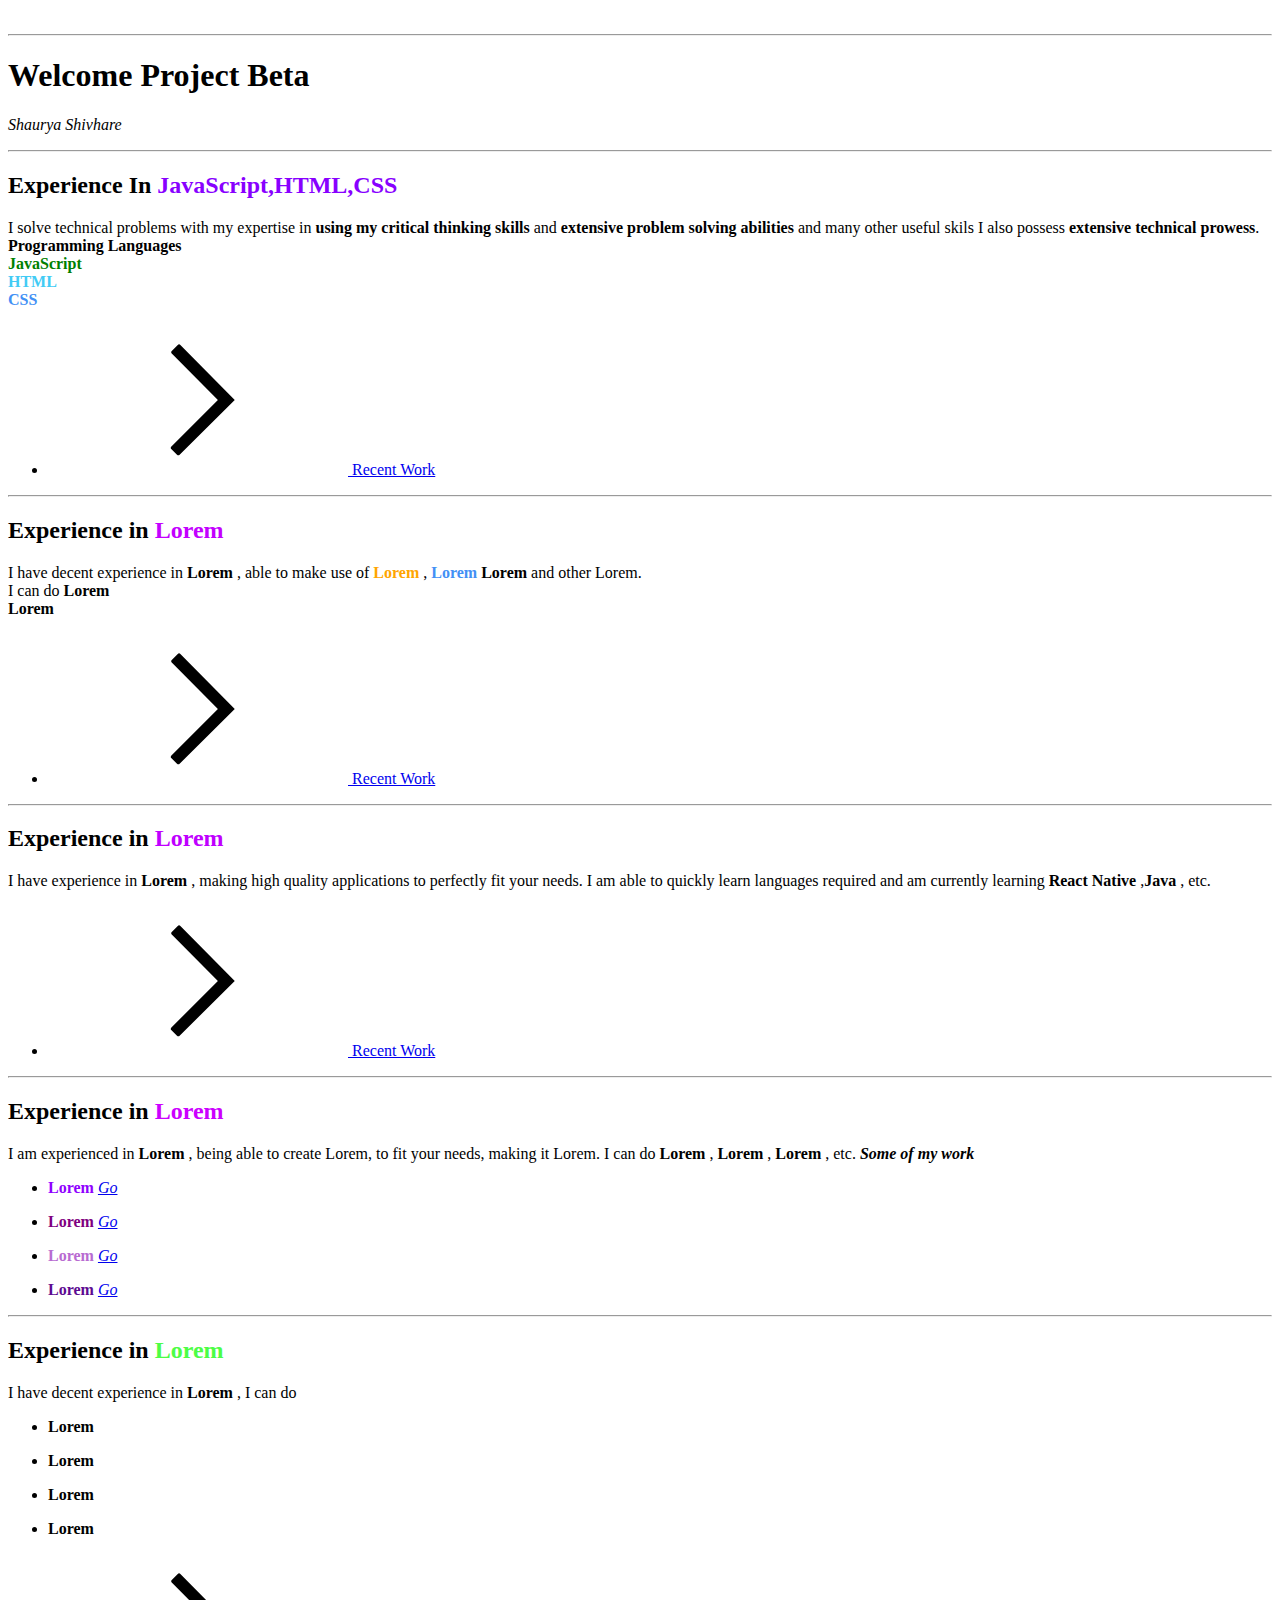
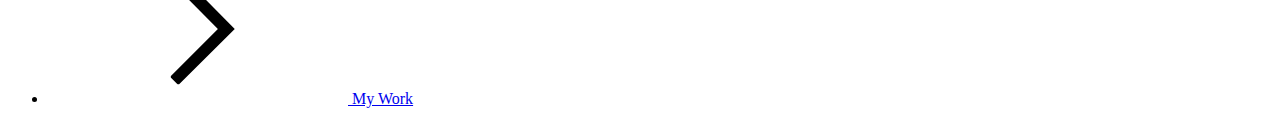
==== index.html @ d8aad0e1 "Update index.html" ====
<!DOCTYPE HTML>
<html lang="en">
    <head>
        <title>Shaurya</title>
        <meta charset="utf-8"/>
        <meta name="viewport" content="width=device-width,initial-scale=1"/>
        <link href="https://fonts.googleapis.com/css2?display=swap&family=Inter:ital,wght@0,300;0,400;0,500;0,700;1,300;1,400;1,500;1,700" rel="stylesheet" type="text/css"/>
        <link href="index.css" rel="stylesheet" type="text/css">
    </head>
    <body class="is-loading">
        <svg xmlns="http://www.w3.org/2000/svg" version="1.1" xmlns:xlink="http://www.w3.org/1999/xlink" viewBox="0 0 40 40" display="none" width="0" height="0">
            <symbol id="icon-80dc50be409b6c0a58c1f62335c07e7d" viewBox="0 0 40 40">
                <path d="M12.9,32.4L25.3,20L13,7.6c-0.2-0.2-0.2-0.5,0-0.7l1.6-1.6c0.2-0.2,0.5-0.2,0.7,0L29.8,20L15.1,34.6c-0.2,0.2-0.5,0.2-0.7,0 l-1.6-1.6C12.7,32.9,12.7,32.6,12.9,32.4z"/>
            </symbol>
            <symbol id="icon-31b8880d36499db40d4e47546c4763f3" viewBox="0 0 40 40">
                <path d="M30.1,4h5.4L23.7,17.6L37.6,36H26.7l-8.5-11.2L8.5,36H3.1l12.6-14.5L2.4,4h11.1l7.7,10.2L30.1,4z M28.2,32.8h3L11.9,7.1H8.7 L28.2,32.8z"/>
            </symbol>
            <symbol id="icon-3b7eeeccbb457780f277fce4669f67a0" viewBox="0 0 40 40">
                <path d="M33.2,8.3c-2.5-1.1-5.1-1.9-7.9-2.4c-0.3,0.6-0.7,1.4-1,2c-2.9-0.4-5.8-0.4-8.7,0c-0.3-0.6-0.7-1.4-1-2 c-2.8,0.5-5.4,1.3-7.9,2.4c-5,7.2-6.3,14.2-5.6,21.1c3.3,2.3,6.5,3.8,9.6,4.7c0.8-1,1.5-2.1,2.1-3.3c-1.1-0.4-2.2-0.9-3.2-1.5 c0.3-0.2,0.5-0.4,0.8-0.6c6.3,2.8,13,2.8,19.2,0c0.3,0.2,0.5,0.4,0.8,0.6c-1,0.6-2.1,1.1-3.2,1.5c0.6,1.1,1.3,2.2,2.1,3.3 c3.1-0.9,6.3-2.4,9.6-4.7C39.7,21.4,37.5,14.4,33.2,8.3z M13.7,25.1c-1.9,0-3.4-1.7-3.4-3.7s1.5-3.7,3.4-3.7c1.9,0,3.5,1.7,3.4,3.7 C17.1,23.4,15.6,25.1,13.7,25.1z M26.3,25.1c-1.9,0-3.4-1.7-3.4-3.7s1.5-3.7,3.4-3.7c1.9,0,3.5,1.7,3.4,3.7 C29.7,23.4,28.2,25.1,26.3,25.1z"/>
            </symbol>
            <symbol id="icon-8769d7ea22e348f1f066c20d986617b5" viewBox="0 0 40 40">
                <path d="M29.8,37L3,29.8L10.2,3l13.4,3.6L37,10.2L29.8,37z M24.7,17.3l-7.5-2.1l-2,7.5l7.5,2.1L24.7,17.3z"/>
            </symbol>
        </svg>
        <div id="wrapper">
            <div id="main">
                <div class="inner">
                    <div id="container01" class="style2 container columns">
                        <div class="wrapper">
                            <div class="inner">
                                <div>
                                    <div id="image01" class="style1 image">
                                        <span class="frame">
                                            <img src="https://media.discordapp.net/attachments/1215997412494016603/1216265777532108830/Lama.79146560.png?ex=65ffc2c6&is=65ed4dc6&hm=d46e9287cd70dfbe7fb85f138ddcdda97b4b9d24670f9fce7170a74225735e8f&=&format=webp&quality=lossless" alt=""/>
                                        </span>
                                    </div>
                                </div>
                                <div>
                                    <hr id="divider01" class="style1">
                                    <h1 id="text01" class="style1">
                                        <strong>Welcome Project Beta</strong>
                                    </h1>
                                    <p id="text02" class="style2">
                                        <em>Shaurya Shivhare</em>
                                    </p>
                                </div>
                            </div>
                        </div>
                    </div>
                    <div id="container03" class="style1 container default">
                        <div class="wrapper">
                            <div class="inner">
                                <hr id="divider02" class="style1">
                                <h2 id="text07" class="style3">
                                    Experience In <span style="color: #8800ff">JavaScript,HTML,CSS</span>
                                </h2>
                                <p id="text08" class="style2">
                                    <span class=p>
                                        I solve technical problems with my expertise in <strong>using my critical thinking skills</strong>
                                        and <strong>extensive problem solving abilities</strong>
                                        and many other useful skils I also possess <strong>extensive technical prowess</strong>.
                                    </span>
                                    <span class="p">
                                        <strong>Programming Languages</strong>
                                        <br>
                                        <strong>
                                        <span style="color: green">JavaScript</span>
                                           
                                        </strong>
                                        <br/>
                                        <strong>
                                            <span style="color: #42cbf5">HTML</span>
                                        </strong>
                                        <br/>
                                        <strong>
                                            <span style="color: #4290f5">CSS</span>
                                        </strong>
                                    </span>
                                </p>
                                <ul id="buttons03" class="style1 buttons">
                                    <li>
                                        <a href="puzzl.vercel.app" class="button n01">
                                            <svg>
                                                <use xlink:href="#icon-80dc50be409b6c0a58c1f62335c07e7d"></use>
                                            </svg>
                                            <span class="label">Recent Work</span>
                                        </a>
                                    </li>
                                </ul>
                                <hr id="divider04" class="style1">
                                <h2 id="text11" class="style3">
                                    Experience in <span style="color: #c300ff">Lorem</span>
                                </h2>
                                <p id="text12" class="style2">
                                    <span class="p">
                                        I have decent experience in <strong>Lorem</strong>
                                        , able to make use of 
                                        <strong>
                                            <span style="color: orange">Lorem</span>
                                        </strong>
                                        , 
                                        <strong>
                                            <span style="color: #4290f5">Lorem</span>
                                            Lorem
                                        </strong>
                                        and other Lorem.<br/>I can do
                                    </span>
                                    <span class="p">
                                        <strong>Lorem</strong>
                                        <br/>
                                        <strong>Lorem</strong>
                                    </span>
                                </p>
                                <ul id="buttons02" class="style1 buttons">
                                    <li>
                                        <a href="https://www.roblox.com/games/14320757838/Mirror-Mirror" class="button n01">
                                            <svg>
                                                <use xlink:href="#icon-80dc50be409b6c0a58c1f62335c07e7d"></use>
                                            </svg>
                                            <span class="label">Recent Work</span>
                                        </a>
                                    </li>
                                </ul>
                                <hr id="divider11" class="style1">
                                <h2 id="text05" class="style3">
                                    Experience in <span style="color: #bf00ff">Lorem</span>
                                </h2>
                                <p id="text10" class="style2">
                                    <span class="p">
                                        I have experience in <strong>Lorem</strong>
                                        , making high quality applications to perfectly fit your needs.
                                    </span>
                                    <span class="p">
                                        I am able to quickly learn languages required and am currently learning <strong> React Native</strong>
                                        ,<strong>Java</strong>
                                        , etc.
                                    </span>
                                </p>
                                <ul id="buttons01" class="style1 buttons">
                                    <li>
                                        <a href="https://sps1010.github.io/Project-Beta-Calculator/" class="button n01">
                                            <svg>
                                                <use xlink:href="#icon-80dc50be409b6c0a58c1f62335c07e7d"></use>
                                            </svg>
                                            <span class="label">Recent Work</span>
                                        </a>
                                    </li>
                                </ul>
                                <hr id="divider03" class="style1">
                                <h2 id="text09" class="style3">
                                    Experience in <span style="color: #cc00ff">Lorem</span>
                                </h2>
                                <p id="text14" class="style2">
                                    <span class="p">
                                        I am experienced in <strong>Lorem</strong>
                                        , being able to create Lorem, to fit your needs, making it Lorem. I can do <strong>Lorem</strong>
                                        , <strong>Lorem</strong>
                                        , <strong>Lorem</strong>
                                        , etc.
                                    </span>
                                    <span class="p">
                                        <em>
                                            <strong>Some of my work</strong>
                                        </em>
                                    </span>
                                </p>
                                <div id="list02" class="style1 list">
                                    <ul>
                                        <li>
                                            <p>
                                                <strong>
                                                    <span style="color: rgb(144, 0, 255)">Lorem</span>
                                                </strong>
                                                <em>
                                                    <a href="https://google.com">Go</a>
                                                </em>
                                            </p>
                                        </li>
                                        <li>
                                            <p>
                                                <strong>
                                                    <span style="color: purple">Lorem</span>
                                                </strong>
                                                <em>
                                                    <a href="https://google.com">Go</a>
                                                </em>
                                            </p>
                                        </li>
                                        <li>
                                            <p>
                                                <strong>
                                                    <span style="color: #b86bd1">Lorem</span>
                                                </strong>
                                                <em>
                                                    <a href="https://google.com">Go</a>
                                                </em>
                                            </p>
                                        </li>
                                        <li>
                                            <p>
                                                <strong>
                                                    <span style="color: #5d0a91">Lorem</span>
                                                </strong>
                                                <em>
                                                    <a href="https://google.com">Go</a>
                                                </em>
                                            </p>
                                        </li>
                                    </ul>
                                </div>
                                <hr id="divider05" class="style1">
                                <h2 id="text13" class="style3">
                                    Experience in <span style="color: #4cfd45">Lorem</span>
                                </h2>
                                <p id="text16" class="style2">
                                    I have decent experience in <strong>Lorem</strong>
                                    , I can do
                                </p>
                                <div id="list01" class="style1 list">
                                    <ul>
                                        <li>
                                            <p>
                                                <strong>Lorem</strong>
                                            </p>
                                        </li>
                                        <li>
                                            <p>
                                                <strong>Lorem</strong>
                                            </p>
                                        </li>
                                        <li>
                                            <p>
                                                <strong>Lorem</strong>
                                            </p>
                                        </li>
                                        <li>
                                            <p>
                                                <strong>Lorem</strong>
                                            </p>
                                        </li>
                                    </ul>
                                </div>
                                <ul id="buttons05" class="style1 buttons">
                                    <li>
                                        <a href="https://google.com" class="button n01">
                                            <svg>
                                                <use xlink:href="#icon-80dc50be409b6c0a58c1f62335c07e7d"></use>
                                            </svg>
                                            <span class="label">My Work</span>
                                        </a>
                                    </li>
                                </ul>
                            </div>
                        </div>
                    </div>
                </div>
            </div>
        </div>
        <script src="index.js"></script>
    </body>
</html>
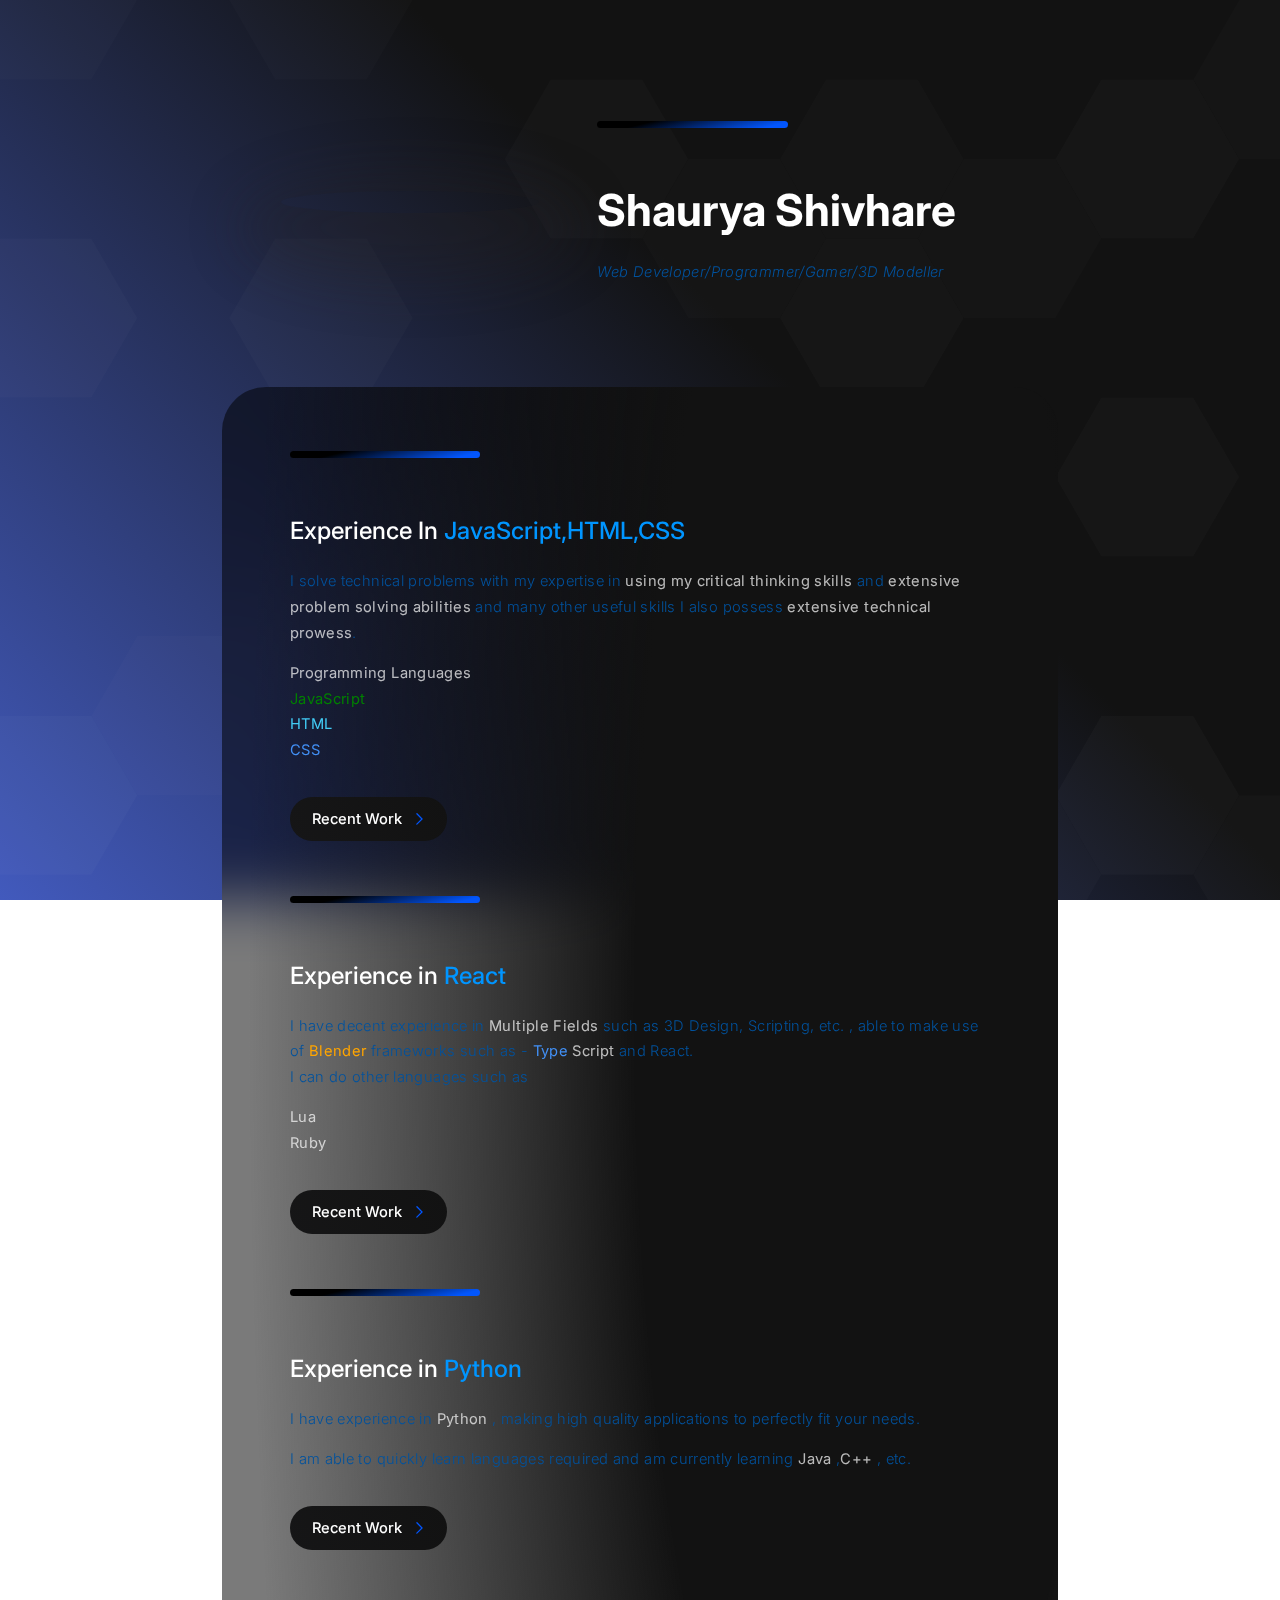
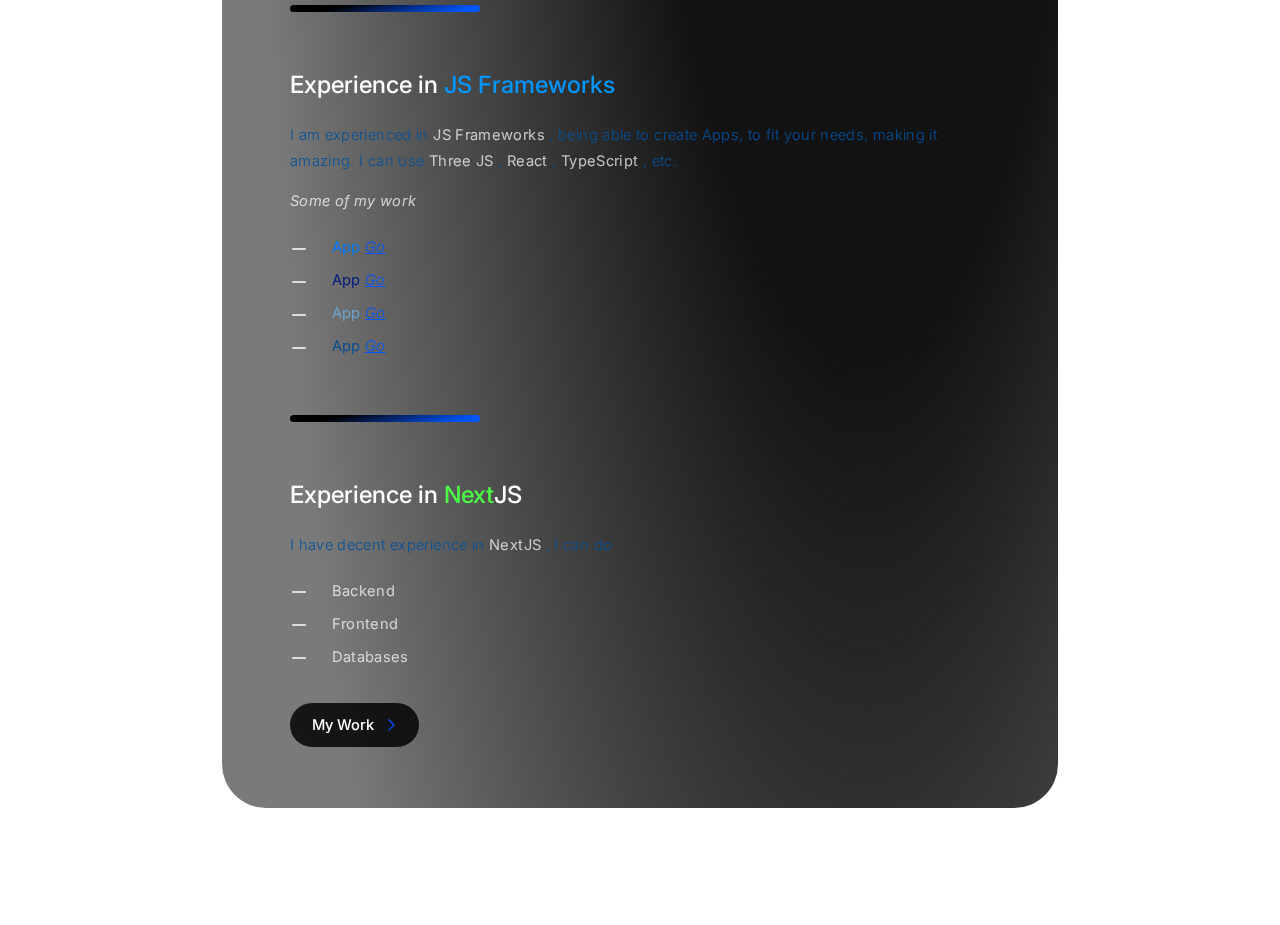
==== commit e2338d53: "Merge pull request #2 from zeusssz/main" ====
--- a/index.html
+++ b/index.html
@@ -1,261 +1,256 @@
 <!DOCTYPE HTML>
 <html lang="en">
-    <head>
-        <title>Shaurya</title>
-        <meta charset="utf-8"/>
-        <meta name="viewport" content="width=device-width,initial-scale=1"/>
-        <link href="https://fonts.googleapis.com/css2?display=swap&family=Inter:ital,wght@0,300;0,400;0,500;0,700;1,300;1,400;1,500;1,700" rel="stylesheet" type="text/css"/>
-        <link href="index.css" rel="stylesheet" type="text/css">
-    </head>
-    <body class="is-loading">
-        <svg xmlns="http://www.w3.org/2000/svg" version="1.1" xmlns:xlink="http://www.w3.org/1999/xlink" viewBox="0 0 40 40" display="none" width="0" height="0">
-            <symbol id="icon-80dc50be409b6c0a58c1f62335c07e7d" viewBox="0 0 40 40">
-                <path d="M12.9,32.4L25.3,20L13,7.6c-0.2-0.2-0.2-0.5,0-0.7l1.6-1.6c0.2-0.2,0.5-0.2,0.7,0L29.8,20L15.1,34.6c-0.2,0.2-0.5,0.2-0.7,0 l-1.6-1.6C12.7,32.9,12.7,32.6,12.9,32.4z"/>
-            </symbol>
-            <symbol id="icon-31b8880d36499db40d4e47546c4763f3" viewBox="0 0 40 40">
-                <path d="M30.1,4h5.4L23.7,17.6L37.6,36H26.7l-8.5-11.2L8.5,36H3.1l12.6-14.5L2.4,4h11.1l7.7,10.2L30.1,4z M28.2,32.8h3L11.9,7.1H8.7 L28.2,32.8z"/>
-            </symbol>
-            <symbol id="icon-3b7eeeccbb457780f277fce4669f67a0" viewBox="0 0 40 40">
-                <path d="M33.2,8.3c-2.5-1.1-5.1-1.9-7.9-2.4c-0.3,0.6-0.7,1.4-1,2c-2.9-0.4-5.8-0.4-8.7,0c-0.3-0.6-0.7-1.4-1-2 c-2.8,0.5-5.4,1.3-7.9,2.4c-5,7.2-6.3,14.2-5.6,21.1c3.3,2.3,6.5,3.8,9.6,4.7c0.8-1,1.5-2.1,2.1-3.3c-1.1-0.4-2.2-0.9-3.2-1.5 c0.3-0.2,0.5-0.4,0.8-0.6c6.3,2.8,13,2.8,19.2,0c0.3,0.2,0.5,0.4,0.8,0.6c-1,0.6-2.1,1.1-3.2,1.5c0.6,1.1,1.3,2.2,2.1,3.3 c3.1-0.9,6.3-2.4,9.6-4.7C39.7,21.4,37.5,14.4,33.2,8.3z M13.7,25.1c-1.9,0-3.4-1.7-3.4-3.7s1.5-3.7,3.4-3.7c1.9,0,3.5,1.7,3.4,3.7 C17.1,23.4,15.6,25.1,13.7,25.1z M26.3,25.1c-1.9,0-3.4-1.7-3.4-3.7s1.5-3.7,3.4-3.7c1.9,0,3.5,1.7,3.4,3.7 C29.7,23.4,28.2,25.1,26.3,25.1z"/>
-            </symbol>
-            <symbol id="icon-8769d7ea22e348f1f066c20d986617b5" viewBox="0 0 40 40">
-                <path d="M29.8,37L3,29.8L10.2,3l13.4,3.6L37,10.2L29.8,37z M24.7,17.3l-7.5-2.1l-2,7.5l7.5,2.1L24.7,17.3z"/>
-            </symbol>
-        </svg>
-        <div id="wrapper">
-            <div id="main">
-                <div class="inner">
-                    <div id="container01" class="style2 container columns">
-                        <div class="wrapper">
-                            <div class="inner">
-                                <div>
-                                    <div id="image01" class="style1 image">
-                                        <span class="frame">
-                                            <img src="https://media.discordapp.net/attachments/1215997412494016603/1216265777532108830/Lama.79146560.png?ex=65ffc2c6&is=65ed4dc6&hm=d46e9287cd70dfbe7fb85f138ddcdda97b4b9d24670f9fce7170a74225735e8f&=&format=webp&quality=lossless" alt=""/>
-                                        </span>
-                                    </div>
-                                </div>
-                                <div>
-                                    <hr id="divider01" class="style1">
-                                    <h1 id="text01" class="style1">
-                                        <strong>Welcome Project Beta</strong>
-                                    </h1>
-                                    <p id="text02" class="style2">
-                                        <em>Shaurya Shivhare</em>
-                                    </p>
-                                </div>
+<head>
+    <title>Shaurya PB Application</title>
+    <meta charset="utf-8"/>
+    <meta name="viewport" content="width=device-width,initial-scale=1"/>
+    <link href="https://fonts.googleapis.com/css2?display=swap&family=Inter:ital,wght@0,300;0,400;0,500;0,700;1,300;1,400;1,500;1,700" rel="stylesheet" type="text/css"/>
+    <link href="index.css" rel="stylesheet" type="text/css">
+</head>
+<body class="is-loading">
+<svg xmlns="http://www.w3.org/2000/svg" version="1.1" xmlns:xlink="http://www.w3.org/1999/xlink" viewBox="0 0 40 40" display="none" width="0" height="0">
+    <symbol id="icon-80dc50be409b6c0a58c1f62335c07e7d" viewBox="0 0 40 40">
+        <path d="M12.9,32.4L25.3,20L13,7.6c-0.2-0.2-0.2-0.5,0-0.7l1.6-1.6c0.2-0.2,0.5-0.2,0.7,0L29.8,20L15.1,34.6c-0.2,0.2-0.5,0.2-0.7,0 l-1.6-1.6C12.7,32.9,12.7,32.6,12.9,32.4z"/>
+    </symbol>
+    <symbol id="icon-31b8880d36499db40d4e47546c4763f3" viewBox="0 0 40 40">
+        <path d="M30.1,4h5.4L23.7,17.6L37.6,36H26.7l-8.5-11.2L8.5,36H3.1l12.6-14.5L2.4,4h11.1l7.7,10.2L30.1,4z M28.2,32.8h3L11.9,7.1H8.7 L28.2,32.8z"/>
+    </symbol>
+    <symbol id="icon-3b7eeeccbb457780f277fce4669f67a0" viewBox="0 0 40 40">
+        <path d="M33.2,8.3c-2.5-1.1-5.1-1.9-7.9-2.4c-0.3,0.6-0.7,1.4-1,2c-2.9-0.4-5.8-0.4-8.7,0c-0.3-0.6-0.7-1.4-1-2 c-2.8,0.5-5.4,1.3-7.9,2.4c-5,7.2-6.3,14.2-5.6,21.1c3.3,2.3,6.5,3.8,9.6,4.7c0.8-1,1.5-2.1,2.1-3.3c-1.1-0.4-2.2-0.9-3.2-1.5 c0.3-0.2,0.5-0.4,0.8-0.6c6.3,2.8,13,2.8,19.2,0c0.3,0.2,0.5,0.4,0.8,0.6c-1,0.6-2.1,1.1-3.2,1.5c0.6,1.1,1.3,2.2,2.1,3.3 c3.1-0.9,6.3-2.4,9.6-4.7C39.7,21.4,37.5,14.4,33.2,8.3z M13.7,25.1c-1.9,0-3.4-1.7-3.4-3.7s1.5-3.7,3.4-3.7c1.9,0,3.5,1.7,3.4,3.7 C17.1,23.4,15.6,25.1,13.7,25.1z M26.3,25.1c-1.9,0-3.4-1.7-3.4-3.7s1.5-3.7,3.4-3.7c1.9,0,3.5,1.7,3.4,3.7 C29.7,23.4,28.2,25.1,26.3,25.1z"/>
+    </symbol>
+    <symbol id="icon-8769d7ea22e348f1f066c20d986617b5" viewBox="0 0 40 40">
+        <path d="M29.8,37L3,29.8L10.2,3l13.4,3.6L37,10.2L29.8,37z M24.7,17.3l-7.5-2.1l-2,7.5l7.5,2.1L24.7,17.3z"/>
+    </symbol>
+</svg>
+<div id="wrapper">
+    <div id="main">
+        <div class="inner">
+            <div id="container01" class="style2 container columns">
+                <div class="wrapper">
+                    <div class="inner">
+                        <div>
+                            <div id="image01" class="style1 image">
+                                <span class="frame">
+                                    <img src="https://avatars.githubusercontent.com/u/157950002?v=4" alt=""/>
+                                </span>
                             </div>
                         </div>
+                        <div>
+                            <hr id="divider01" class="style1">
+                            <h1 id="text01" class="style1">
+                                <strong>Shaurya Shivhare</strong>
+                            </h1>
+                            <p id="text02" class="style2">
+                                <em>Web Developer/Programmer/Gamer/3D Modeller</em>
+                            </p>
+                        </div>
                     </div>
-                    <div id="container03" class="style1 container default">
-                        <div class="wrapper">
-                            <div class="inner">
-                                <hr id="divider02" class="style1">
-                                <h2 id="text07" class="style3">
-                                    Experience In <span style="color: #8800ff">JavaScript,HTML,CSS</span>
-                                </h2>
-                                <p id="text08" class="style2">
-                                    <span class=p>
-                                        I solve technical problems with my expertise in <strong>using my critical thinking skills</strong>
-                                        and <strong>extensive problem solving abilities</strong>
-                                        and many other useful skils I also possess <strong>extensive technical prowess</strong>.
-                                    </span>
-                                    <span class="p">
-                                        <strong>Programming Languages</strong>
-                                        <br>
-                                        <strong>
-                                        <span style="color: green">JavaScript</span>
-                                           
-                                        </strong>
-                                        <br/>
-                                        <strong>
-                                            <span style="color: #42cbf5">HTML</span>
-                                        </strong>
-                                        <br/>
-                                        <strong>
-                                            <span style="color: #4290f5">CSS</span>
-                                        </strong>
-                                    </span>
-                                </p>
-                                <ul id="buttons03" class="style1 buttons">
-                                    <li>
-                                        <a href="puzzl.vercel.app" class="button n01">
-                                            <svg>
-                                                <use xlink:href="#icon-80dc50be409b6c0a58c1f62335c07e7d"></use>
-                                            </svg>
-                                            <span class="label">Recent Work</span>
-                                        </a>
-                                    </li>
-                                </ul>
-                                <hr id="divider04" class="style1">
-                                <h2 id="text11" class="style3">
-                                    Experience in <span style="color: #c300ff">Lorem</span>
-                                </h2>
-                                <p id="text12" class="style2">
-                                    <span class="p">
-                                        I have decent experience in <strong>Lorem</strong>
-                                        , able to make use of 
-                                        <strong>
-                                            <span style="color: orange">Lorem</span>
-                                        </strong>
-                                        , 
-                                        <strong>
-                                            <span style="color: #4290f5">Lorem</span>
-                                            Lorem
-                                        </strong>
-                                        and other Lorem.<br/>I can do
-                                    </span>
-                                    <span class="p">
-                                        <strong>Lorem</strong>
-                                        <br/>
-                                        <strong>Lorem</strong>
-                                    </span>
-                                </p>
-                                <ul id="buttons02" class="style1 buttons">
-                                    <li>
-                                        <a href="https://www.roblox.com/games/14320757838/Mirror-Mirror" class="button n01">
-                                            <svg>
-                                                <use xlink:href="#icon-80dc50be409b6c0a58c1f62335c07e7d"></use>
-                                            </svg>
-                                            <span class="label">Recent Work</span>
-                                        </a>
-                                    </li>
-                                </ul>
-                                <hr id="divider11" class="style1">
-                                <h2 id="text05" class="style3">
-                                    Experience in <span style="color: #bf00ff">Lorem</span>
-                                </h2>
-                                <p id="text10" class="style2">
-                                    <span class="p">
-                                        I have experience in <strong>Lorem</strong>
-                                        , making high quality applications to perfectly fit your needs.
-                                    </span>
-                                    <span class="p">
-                                        I am able to quickly learn languages required and am currently learning <strong> React Native</strong>
-                                        ,<strong>Java</strong>
-                                        , etc.
-                                    </span>
-                                </p>
-                                <ul id="buttons01" class="style1 buttons">
-                                    <li>
-                                        <a href="https://sps1010.github.io/Project-Beta-Calculator/" class="button n01">
-                                            <svg>
-                                                <use xlink:href="#icon-80dc50be409b6c0a58c1f62335c07e7d"></use>
-                                            </svg>
-                                            <span class="label">Recent Work</span>
-                                        </a>
-                                    </li>
-                                </ul>
-                                <hr id="divider03" class="style1">
-                                <h2 id="text09" class="style3">
-                                    Experience in <span style="color: #cc00ff">Lorem</span>
-                                </h2>
-                                <p id="text14" class="style2">
-                                    <span class="p">
-                                        I am experienced in <strong>Lorem</strong>
-                                        , being able to create Lorem, to fit your needs, making it Lorem. I can do <strong>Lorem</strong>
-                                        , <strong>Lorem</strong>
-                                        , <strong>Lorem</strong>
-                                        , etc.
-                                    </span>
-                                    <span class="p">
-                                        <em>
-                                            <strong>Some of my work</strong>
-                                        </em>
-                                    </span>
-                                </p>
-                                <div id="list02" class="style1 list">
-                                    <ul>
-                                        <li>
-                                            <p>
-                                                <strong>
-                                                    <span style="color: rgb(144, 0, 255)">Lorem</span>
-                                                </strong>
-                                                <em>
-                                                    <a href="https://google.com">Go</a>
-                                                </em>
-                                            </p>
-                                        </li>
-                                        <li>
-                                            <p>
-                                                <strong>
-                                                    <span style="color: purple">Lorem</span>
-                                                </strong>
-                                                <em>
-                                                    <a href="https://google.com">Go</a>
-                                                </em>
-                                            </p>
-                                        </li>
-                                        <li>
-                                            <p>
-                                                <strong>
-                                                    <span style="color: #b86bd1">Lorem</span>
-                                                </strong>
-                                                <em>
-                                                    <a href="https://google.com">Go</a>
-                                                </em>
-                                            </p>
-                                        </li>
-                                        <li>
-                                            <p>
-                                                <strong>
-                                                    <span style="color: #5d0a91">Lorem</span>
-                                                </strong>
-                                                <em>
-                                                    <a href="https://google.com">Go</a>
-                                                </em>
-                                            </p>
-                                        </li>
-                                    </ul>
-                                </div>
-                                <hr id="divider05" class="style1">
-                                <h2 id="text13" class="style3">
-                                    Experience in <span style="color: #4cfd45">Lorem</span>
-                                </h2>
-                                <p id="text16" class="style2">
-                                    I have decent experience in <strong>Lorem</strong>
-                                    , I can do
-                                </p>
-                                <div id="list01" class="style1 list">
-                                    <ul>
-                                        <li>
-                                            <p>
-                                                <strong>Lorem</strong>
-                                            </p>
-                                        </li>
-                                        <li>
-                                            <p>
-                                                <strong>Lorem</strong>
-                                            </p>
-                                        </li>
-                                        <li>
-                                            <p>
-                                                <strong>Lorem</strong>
-                                            </p>
-                                        </li>
-                                        <li>
-                                            <p>
-                                                <strong>Lorem</strong>
-                                            </p>
-                                        </li>
-                                    </ul>
-                                </div>
-                                <ul id="buttons05" class="style1 buttons">
-                                    <li>
-                                        <a href="https://google.com" class="button n01">
-                                            <svg>
-                                                <use xlink:href="#icon-80dc50be409b6c0a58c1f62335c07e7d"></use>
-                                            </svg>
-                                            <span class="label">My Work</span>
-                                        </a>
-                                    </li>
-                                </ul>
-                            </div>
-                        </div>
+                </div>
+            </div>
+            <div id="container03" class="style1 container default">
+                <div class="wrapper">
+                    <div class="inner">
+                        <hr id="divider02" class="style1">
+                        <h2 id="text07" class="style3">
+                            Experience In <span style="color: #0095ff">JavaScript,HTML,CSS</span>
+                        </h2>
+                        <p id="text08" class="style2">
+                            <span class='p'>
+                                I solve technical problems with my expertise in <strong>using my critical thinking skills</strong>
+                                and <strong>extensive problem solving abilities</strong>
+                                and many other useful skills I also possess <strong>extensive technical prowess</strong>.
+                            </span>
+                            <span class="p">
+                                <strong>Programming Languages</strong>
+                                <br>
+                                <strong>
+                                    <span style="color: green">JavaScript</span>
+                                   
+                                </strong>
+                                <br/>
+                                <strong>
+                                    <span style="color: #42cbf5">HTML</span>
+                                </strong>
+                                <br/>
+                                <strong>
+                                    <span style="color: #4290f5">CSS</span>
+                                </strong>
+                            </span>
+                        </p>
+                        <ul id="buttons03" class="style1 buttons">
+                            <li>
+                                <a href="puzzl.vercel.app" class="button n01">
+                                    <svg>
+                                        <use xlink:href="#icon-80dc50be409b6c0a58c1f62335c07e7d"></use>
+                                    </svg>
+                                    <span class="label">Recent Work</span>
+                                </a>
+                            </li>
+                        </ul>
+                        <hr id="divider04" class="style1">
+                        <h2 id="text11" class="style3">
+                            Experience in <span style="color: #0095ff">React</span>
+                        </h2>
+                        <p id="text12" class="style2">
+                            <span class="p">
+                                I have decent experience in <strong>Multiple Fields</strong> such as 3D Design, Scripting, etc.
+                                , able to make use of 
+                                <strong>
+                                    <span style="color: orange">Blender</span>
+                                </strong>
+                                frameworks such as - 
+                                <strong>
+                                    <span style="color: #4290f5">Type</span>
+                                    Script
+                                </strong>
+                                and React.<br/>I can do other languages such as
+                            </span>
+                            <span class="p">
+                                <strong>Lua</strong>
+                                <br/>
+                                <strong>Ruby</strong>
+                            </span>
+                        </p>
+                        <ul id="buttons02" class="style1 buttons">
+                            <li>
+                                <a href="https://www.roblox.com/games/14320757838/Mirror-Mirror" class="button n01">
+                                    <svg>
+                                        <use xlink:href="#icon-80dc50be409b6c0a58c1f62335c07e7d"></use>
+                                    </svg>
+                                    <span class="label">Recent Work</span>
+                                </a>
+                            </li>
+                        </ul>
+                        <hr id="divider11" class="style1">
+                        <h2 id="text05" class="style3">
+                            Experience in <span style="color: #0095ff">Python</span>
+                        </h2>
+                        <p id="text10" class="style2">
+                            <span class="p">
+                                I have experience in <strong>Python</strong>
+                                , making high quality applications to perfectly fit your needs.
+                            </span>
+                            <span class="p">
+                                I am able to quickly learn languages required and am currently learning <strong>Java</strong>
+                                ,<strong>C++</strong>
+                                , etc.
+                            </span>
+                        </p>
+                        <ul id="buttons01" class="style1 buttons">
+                            <li>
+                                <a href="https://sps1010.github.io/Project-Beta-Calculator/" class="button n01">
+                                    <svg>
+                                        <use xlink:href="#icon-80dc50be409b6c0a58c1f62335c07e7d"></use>
+                                    </svg>
+                                    <span class="label">Recent Work</span>
+                                </a>
+                            </li>
+                        </ul>
+                        <hr id="divider03" class="style1">
+                        <h2 id="text09" class="style3">
+                            Experience in <span style="color: #0095ff">JS Frameworks</span>
+                        </h2>
+                        <p id="text14" class="style2">
+                            <span class="p">
+                                I am experienced in <strong>JS Frameworks</strong>
+                                , being able to create Apps, to fit your needs, making it amazing. I can use <strong>Three JS</strong>
+                                , <strong>React</strong>
+                                , <strong>TypeScript</strong>
+                                , etc.
+                            </span>
+                            <span class="p">
+                                <em>
+                                    <strong>Some of my work</strong>
+                                </em>
+                            </span>
+                        </p>
+                        <div id="list02" class="style1 list">
+                            <ul>
+                                <li>
+                                    <p>
+                                        <strong>
+                                            <span style="color: rgb(0, 119, 255)">App</span>
+                                        </strong>
+                                        <em>
+                                            <a href="https://google.com">Go</a>
+                                        </em>
+                                    </p>
+                                </li>
+                                <li>
+                                    <p>
+                                        <strong>
+                                            <span style="color: rgb(0, 26, 128)">App</span>
+                                        </strong>
+                                        <em>
+                                            <a href="https://google.com">Go</a>
+                                        </em>
+                                    </p>
+                                </li>
+                                <li>
+                                    <p>
+                                        <strong>
+                                            <span style="color: #6ba3d1">App</span>
+                                        </strong>
+                                        <em>
+                                            <a href="https://google.com">Go</a>
+                                        </em>
+                                    </p>
+                                </li>
+                                <li>
+                                    <p>
+                                        <strong>
+                                            <span style="color: #0a4e91">App</span>
+                                        </strong>
+                                        <em>
+                                            <a href="https://google.com">Go</a>
+                                        </em>
+                                    </p>
+                                </li>
+                            </ul>
+                        </div>
+                        <hr id="divider05" class="style1">
+                        <h2 id="text13" class="style3">
+                            Experience in <span style="color: #4cfd45">Next</span>JS
+                        </h2>
+                        <p id="text16" class="style2">
+                            I have decent experience in <strong>NextJS</strong>
+                            , I can do
+                        </p>
+                        <div id="list01" class="style1 list">
+                            <ul>
+                                <li>
+                                    <p>
+                                        <strong>Backend</strong>
+                                    </p>
+                                </li>
+                                <li>
+                                    <p>
+                                        <strong>Frontend</strong>
+                                    </p>
+                                </li>
+                                <li>
+                                    <p>
+                                        <strong>Databases</strong>
+                                    </p>
+                                </li>
+                            </ul>
+                        </div>
+                        <ul id="buttons05" class="style1 buttons">
+                            <li>
+                                <a href="https://google.com" class="button n01">
+                                    <svg>
+                                        <use xlink:href="#icon-80dc50be409b6c0a58c1f62335c07e7d"></use>
+                                    </svg>
+                                    <span class="label">My Work</span>
+                                </a>
+                            </li>
+                        </ul>
                     </div>
                 </div>
             </div>
         </div>
-        <script src="index.js"></script>
-    </body>
+    </div>
+</div>
+<script src="index.js"></script>
+</body>
 </html>
--- a/index.css
+++ b/index.css
@@ -0,0 +1,1736 @@
+html,body,div,span,applet,object,iframe,h1,h2,h3,h4,h5,h6,p,blockquote,pre,a,abbr,acronym,address,big,cite,code,del,dfn,em,img,ins,kbd,q,s,samp,small,strike,strong,sub,sup,tt,var,b,u,i,center,dl,dt,dd,ol,ul,li,fieldset,form,label,legend,table,caption,tbody,tfoot,thead,tr,th,td,article,aside,canvas,details,embed,figure,figcaption,footer,header,hgroup,menu,nav,output,ruby,section,summary,time,mark,audio,video {
+    margin: 0;
+    padding: 0;
+    border: 0;
+    font-size: 100%;
+    font: inherit;
+    vertical-align: baseline;
+}
+
+article,aside,details,figcaption,figure,footer,header,hgroup,menu,nav,section {
+    display: block;
+}
+
+body {
+    line-height: 1;
+}
+
+ol,ul {
+    list-style: none;
+}
+
+blockquote,q {
+    quotes: none;
+}
+
+blockquote:before,blockquote:after,q:before,q:after {
+    content: '';
+    content: none;
+}
+
+table {
+    border-collapse: collapse;
+    border-spacing: 0;
+}
+
+body {
+    -webkit-text-size-adjust: none
+}
+
+mark {
+    background-color: transparent;
+    color: inherit
+}
+
+input::-moz-focus-inner {
+    border: 0;
+    padding: 0
+}
+
+input[type="text"],input[type="email"],select,textarea {
+    -moz-appearance: none;
+    -webkit-appearance: none;
+    -ms-appearance: none;
+    appearance: none
+}
+
+*, *:before, *:after {
+    box-sizing: border-box;
+}
+
+body {
+    line-height: 1.0;
+    min-height: var(--viewport-height);
+    min-width: 320px;
+    overflow-x: hidden;
+    word-wrap: break-word;
+}
+
+body:before {
+    background-attachment: scroll;
+    content: '';
+    display: block;
+    height: var(--background-height);
+    left: 0;
+    pointer-events: none;
+    position: fixed;
+    top: 0;
+    transform: scale(1);
+    width: 100vw;
+    z-index: 0;
+    background-image: url('data:image/svg+xml;charset=utf8,%3Csvg%20width%3D%22600%22%20height%3D%22347%22%20viewBox%3D%220%200%20600%20347%22%20xmlns%3D%22http%3A%2F%2Fwww.w3.org%2F2000%2Fsvg%22%3E%20%3Cstyle%20type%3D%22text%2Fcss%22%3E%20polygon%20%7B%20fill%3A%20rgba(255,255,255,0.027)%3B%20transform%3A%20scale%28177%25%29%3B%20%7D%20%3C%2Fstyle%3E%20%3Cpolygon%20points%3D%220.0%2C0.0%2020.0%2C0.0%2030.0%2C17.3205%2020.0%2C34.641%200.0%2C34.641%20-10.0%2C17.3205%22%20fill-opacity%3D%220%22%3E%20%3Canimate%20attributeName%3D%22fill-opacity%22%20dur%3D%2210700ms%22%20repeatCount%3D%22indefinite%22%20values%3D%220%3B0%3B0%3B0.4%3B0.8%3B0%3B0%3B0%3B0.5%3B0.9%3B1%3B0.9%3B0.5%3B0%22%20%2F%3E%20%3C%2Fpolygon%3E%20%3Cpolygon%20points%3D%2230.0%2C-17.3205%2050.0%2C-17.3205%2060.0%2C0.0%2050.0%2C17.3205%2030.0%2C17.3205%2020.0%2C0.0%22%20fill-opacity%3D%220.2%22%3E%20%3Canimate%20attributeName%3D%22fill-opacity%22%20dur%3D%2219800ms%22%20repeatCount%3D%22indefinite%22%20values%3D%220.2%3B0.8%3B0%3B0%3B0%3B0.5%3B0.9%3B1%3B0.9%3B0.5%3B0%3B0%3B0%3B0.2%22%20%2F%3E%20%3C%2Fpolygon%3E%20%3Cpolygon%20points%3D%2260.0%2C0.0%2080.0%2C0.0%2090.0%2C17.3205%2080.0%2C34.641%2060.0%2C34.641%2050.0%2C17.3205%22%20fill-opacity%3D%220%22%3E%20%3Canimate%20attributeName%3D%22fill-opacity%22%20dur%3D%2219500ms%22%20repeatCount%3D%22indefinite%22%20values%3D%220%3B0%3B0%3B0.4%3B0.7%3B0%3B0%3B0%3B0.5%3B0.9%3B1%3B0.9%3B0.5%3B0%22%20%2F%3E%20%3C%2Fpolygon%3E%20%3Cpolygon%20points%3D%2290.0%2C-17.3205%20110.0%2C-17.3205%20120.0%2C0.0%20110.0%2C17.3205%2090.0%2C17.3205%2080.0%2C0.0%22%20fill-opacity%3D%220.3%22%3E%20%3Canimate%20attributeName%3D%22fill-opacity%22%20dur%3D%2213050ms%22%20repeatCount%3D%22indefinite%22%20values%3D%220.3%3B0.7%3B0%3B0%3B0%3B0.5%3B0.9%3B1%3B0.9%3B0.5%3B0%3B0%3B0%3B0.3%22%20%2F%3E%20%3C%2Fpolygon%3E%20%3Cpolygon%20points%3D%22120.0%2C0.0%20140.0%2C0.0%20150.0%2C17.3205%20140.0%2C34.641%20120.0%2C34.641%20110.0%2C17.3205%22%20fill-opacity%3D%220%22%3E%20%3Canimate%20attributeName%3D%22fill-opacity%22%20dur%3D%2216650ms%22%20repeatCount%3D%22indefinite%22%20values%3D%220%3B0%3B0%3B0.4%3B0.7%3B0%3B0%3B0%3B0.4%3B0.9%3B1%3B0.9%3B0.4%3B0%22%20%2F%3E%20%3C%2Fpolygon%3E%20%3Cpolygon%20points%3D%22150.0%2C-17.3205%20170.0%2C-17.3205%20180.0%2C0.0%20170.0%2C17.3205%20150.0%2C17.3205%20140.0%2C0.0%22%20fill-opacity%3D%220%22%3E%20%3Canimate%20attributeName%3D%22fill-opacity%22%20dur%3D%2215900ms%22%20repeatCount%3D%22indefinite%22%20values%3D%220%3B0%3B0%3B0.5%3B0.9%3B1%3B0.9%3B0.5%3B0%3B0%3B0%3B0.3%3B0.7%3B0%22%20%2F%3E%20%3C%2Fpolygon%3E%20%3Cpolygon%20points%3D%22180.0%2C0.0%20200.0%2C0.0%20210.0%2C17.3205%20200.0%2C34.641%20180.0%2C34.641%20170.0%2C17.3205%22%20fill-opacity%3D%220%22%3E%20%3Canimate%20attributeName%3D%22fill-opacity%22%20dur%3D%2211650ms%22%20repeatCount%3D%22indefinite%22%20values%3D%220%3B0%3B0%3B0.5%3B0.9%3B1%3B0.9%3B0.5%3B0%3B0%3B0%3B0.5%3B0.7%3B0%22%20%2F%3E%20%3C%2Fpolygon%3E%20%3Cpolygon%20points%3D%22210.0%2C-17.3205%20230.0%2C-17.3205%20240.0%2C0.0%20230.0%2C17.3205%20210.0%2C17.3205%20200.0%2C0.0%22%20fill-opacity%3D%220%22%3E%20%3Canimate%20attributeName%3D%22fill-opacity%22%20dur%3D%2218550ms%22%20repeatCount%3D%22indefinite%22%20values%3D%220%3B0%3B0%3B0.2%3B0.9%3B1%3B0.9%3B0.2%3B0%3B0%3B0%3B0.4%3B0.7%3B0%22%20%2F%3E%20%3C%2Fpolygon%3E%20%3Cpolygon%20points%3D%22240.0%2C0.0%20260.0%2C0.0%20270.0%2C17.3205%20260.0%2C34.641%20240.0%2C34.641%20230.0%2C17.3205%22%20fill-opacity%3D%220%22%3E%20%3Canimate%20attributeName%3D%22fill-opacity%22%20dur%3D%2210900ms%22%20repeatCount%3D%22indefinite%22%20values%3D%220%3B0%3B0%3B0.4%3B0.9%3B1%3B0.9%3B0.4%3B0%3B0%3B0%3B0.4%3B0.8%3B0%22%20%2F%3E%20%3C%2Fpolygon%3E%20%3Cpolygon%20points%3D%22270.0%2C-17.3205%20290.0%2C-17.3205%20300.0%2C0.0%20290.0%2C17.3205%20270.0%2C17.3205%20260.0%2C0.0%22%20fill-opacity%3D%220%22%3E%20%3Canimate%20attributeName%3D%22fill-opacity%22%20dur%3D%2212750ms%22%20repeatCount%3D%22indefinite%22%20values%3D%220%3B0%3B0%3B0.5%3B0.9%3B1%3B0.9%3B0.5%3B0%3B0%3B0%3B0.2%3B0.8%3B0%22%20%2F%3E%20%3C%2Fpolygon%3E%20%3Cpolygon%20points%3D%22300.0%2C0.0%20320.0%2C0.0%20330.0%2C17.3205%20320.0%2C34.641%20300.0%2C34.641%20290.0%2C17.3205%22%20fill-opacity%3D%220.4%22%3E%20%3Canimate%20attributeName%3D%22fill-opacity%22%20dur%3D%2219950ms%22%20repeatCount%3D%22indefinite%22%20values%3D%220.4%3B0.7%3B0%3B0%3B0%3B0.4%3B0.9%3B1%3B0.9%3B0.4%3B0%3B0%3B0%3B0.4%22%20%2F%3E%20%3C%2Fpolygon%3E%20%3Cpolygon%20points%3D%22330.0%2C-17.3205%20350.0%2C-17.3205%20360.0%2C0.0%20350.0%2C17.3205%20330.0%2C17.3205%20320.0%2C0.0%22%20fill-opacity%3D%220%22%3E%20%3Canimate%20attributeName%3D%22fill-opacity%22%20dur%3D%2219600ms%22%20repeatCount%3D%22indefinite%22%20values%3D%220%3B0%3B0%3B0.2%3B0.9%3B0%3B0%3B0%3B0.3%3B0.9%3B1%3B0.9%3B0.3%3B0%22%20%2F%3E%20%3C%2Fpolygon%3E%20%3Cpolygon%20points%3D%22360.0%2C0.0%20380.0%2C0.0%20390.0%2C17.3205%20380.0%2C34.641%20360.0%2C34.641%20350.0%2C17.3205%22%20fill-opacity%3D%220.4%22%3E%20%3Canimate%20attributeName%3D%22fill-opacity%22%20dur%3D%2211950ms%22%20repeatCount%3D%22indefinite%22%20values%3D%220.4%3B0.7%3B0%3B0%3B0%3B0.4%3B0.9%3B1%3B0.9%3B0.4%3B0%3B0%3B0%3B0.4%22%20%2F%3E%20%3C%2Fpolygon%3E%20%3Cpolygon%20points%3D%22390.0%2C-17.3205%20410.0%2C-17.3205%20420.0%2C0.0%20410.0%2C17.3205%20390.0%2C17.3205%20380.0%2C0.0%22%20fill-opacity%3D%220.3%22%3E%20%3Canimate%20attributeName%3D%22fill-opacity%22%20dur%3D%2219900ms%22%20repeatCount%3D%22indefinite%22%20values%3D%220.3%3B0.7%3B0%3B0%3B0%3B0.5%3B0.9%3B1%3B0.9%3B0.5%3B0%3B0%3B0%3B0.3%22%20%2F%3E%20%3C%2Fpolygon%3E%20%3Cpolygon%20points%3D%22420.0%2C0.0%20440.0%2C0.0%20450.0%2C17.3205%20440.0%2C34.641%20420.0%2C34.641%20410.0%2C17.3205%22%20fill-opacity%3D%220.4%22%3E%20%3Canimate%20attributeName%3D%22fill-opacity%22%20dur%3D%2218250ms%22%20repeatCount%3D%22indefinite%22%20values%3D%220.4%3B0.9%3B1%3B0.9%3B0.4%3B0%3B0%3B0%3B0.4%3B0.8%3B0%3B0%3B0%3B0.4%22%20%2F%3E%20%3C%2Fpolygon%3E%20%3Cpolygon%20points%3D%22450.0%2C-17.3205%20470.0%2C-17.3205%20480.0%2C0.0%20470.0%2C17.3205%20450.0%2C17.3205%20440.0%2C0.0%22%20fill-opacity%3D%220.3%22%3E%20%3Canimate%20attributeName%3D%22fill-opacity%22%20dur%3D%2216200ms%22%20repeatCount%3D%22indefinite%22%20values%3D%220.3%3B0.7%3B0%3B0%3B0%3B0.2%3B0.9%3B1%3B0.9%3B0.2%3B0%3B0%3B0%3B0.3%22%20%2F%3E%20%3C%2Fpolygon%3E%20%3Cpolygon%20points%3D%22480.0%2C0.0%20500.0%2C0.0%20510.0%2C17.3205%20500.0%2C34.641%20480.0%2C34.641%20470.0%2C17.3205%22%20fill-opacity%3D%220%22%3E%20%3Canimate%20attributeName%3D%22fill-opacity%22%20dur%3D%2214800ms%22%20repeatCount%3D%22indefinite%22%20values%3D%220%3B0%3B0%3B0.5%3B0.7%3B0%3B0%3B0%3B0.5%3B0.9%3B1%3B0.9%3B0.5%3B0%22%20%2F%3E%20%3C%2Fpolygon%3E%20%3Cpolygon%20points%3D%22510.0%2C-17.3205%20530.0%2C-17.3205%20540.0%2C0.0%20530.0%2C17.3205%20510.0%2C17.3205%20500.0%2C0.0%22%20fill-opacity%3D%220%22%3E%20%3Canimate%20attributeName%3D%22fill-opacity%22%20dur%3D%2216000ms%22%20repeatCount%3D%22indefinite%22%20values%3D%220%3B0%3B0%3B0.4%3B0.9%3B1%3B0.9%3B0.4%3B0%3B0%3B0%3B0.5%3B0.9%3B0%22%20%2F%3E%20%3C%2Fpolygon%3E%20%3Cpolygon%20points%3D%22540.0%2C0.0%20560.0%2C0.0%20570.0%2C17.3205%20560.0%2C34.641%20540.0%2C34.641%20530.0%2C17.3205%22%20fill-opacity%3D%220.2%22%3E%20%3Canimate%20attributeName%3D%22fill-opacity%22%20dur%3D%2217600ms%22%20repeatCount%3D%22indefinite%22%20values%3D%220.2%3B0.9%3B1%3B0.9%3B0.2%3B0%3B0%3B0%3B0.5%3B0.9%3B0%3B0%3B0%3B0.2%22%20%2F%3E%20%3C%2Fpolygon%3E%20%3Cpolygon%20points%3D%22570.0%2C-17.3205%20590.0%2C-17.3205%20600.0%2C0.0%20590.0%2C17.3205%20570.0%2C17.3205%20560.0%2C0.0%22%20fill-opacity%3D%220.3%22%3E%20%3Canimate%20attributeName%3D%22fill-opacity%22%20dur%3D%2213500ms%22%20repeatCount%3D%22indefinite%22%20values%3D%220.3%3B0.9%3B1%3B0.9%3B0.3%3B0%3B0%3B0%3B0.2%3B0.8%3B0%3B0%3B0%3B0.3%22%20%2F%3E%20%3C%2Fpolygon%3E%20%3Cpolygon%20points%3D%220.0%2C34.641%2020.0%2C34.641%2030.0%2C51.9615%2020.0%2C69.282%200.0%2C69.282%20-10.0%2C51.9615%22%20fill-opacity%3D%220.2%22%3E%20%3Canimate%20attributeName%3D%22fill-opacity%22%20dur%3D%2210450ms%22%20repeatCount%3D%22indefinite%22%20values%3D%220.2%3B0.9%3B1%3B0.9%3B0.2%3B0%3B0%3B0%3B0.4%3B0.9%3B0%3B0%3B0%3B0.2%22%20%2F%3E%20%3C%2Fpolygon%3E%20%3Cpolygon%20points%3D%2230.0%2C17.3205%2050.0%2C17.3205%2060.0%2C34.641%2050.0%2C51.9615%2030.0%2C51.9615%2020.0%2C34.641%22%20fill-opacity%3D%220%22%3E%20%3Canimate%20attributeName%3D%22fill-opacity%22%20dur%3D%2219150ms%22%20repeatCount%3D%22indefinite%22%20values%3D%220%3B0%3B0%3B0.3%3B0.7%3B0%3B0%3B0%3B0.2%3B0.9%3B1%3B0.9%3B0.2%3B0%22%20%2F%3E%20%3C%2Fpolygon%3E%20%3Cpolygon%20points%3D%2260.0%2C34.641%2080.0%2C34.641%2090.0%2C51.9615%2080.0%2C69.282%2060.0%2C69.282%2050.0%2C51.9615%22%20fill-opacity%3D%220%22%3E%20%3Canimate%20attributeName%3D%22fill-opacity%22%20dur%3D%2210350ms%22%20repeatCount%3D%22indefinite%22%20values%3D%220%3B0%3B0%3B0.2%3B0.9%3B1%3B0.9%3B0.2%3B0%3B0%3B0%3B0.3%3B0.8%3B0%22%20%2F%3E%20%3C%2Fpolygon%3E%20%3Cpolygon%20points%3D%2290.0%2C17.3205%20110.0%2C17.3205%20120.0%2C34.641%20110.0%2C51.9615%2090.0%2C51.9615%2080.0%2C34.641%22%20fill-opacity%3D%220%22%3E%20%3Canimate%20attributeName%3D%22fill-opacity%22%20dur%3D%2218750ms%22%20repeatCount%3D%22indefinite%22%20values%3D%220%3B0%3B0%3B0.3%3B0.9%3B1%3B0.9%3B0.3%3B0%3B0%3B0%3B0.5%3B0.8%3B0%22%20%2F%3E%20%3C%2Fpolygon%3E%20%3Cpolygon%20points%3D%22120.0%2C34.641%20140.0%2C34.641%20150.0%2C51.9615%20140.0%2C69.282%20120.0%2C69.282%20110.0%2C51.9615%22%20fill-opacity%3D%220%22%3E%20%3Canimate%20attributeName%3D%22fill-opacity%22%20dur%3D%2212600ms%22%20repeatCount%3D%22indefinite%22%20values%3D%220%3B0%3B0%3B0.3%3B0.7%3B0%3B0%3B0%3B0.5%3B0.9%3B1%3B0.9%3B0.5%3B0%22%20%2F%3E%20%3C%2Fpolygon%3E%20%3Cpolygon%20points%3D%22150.0%2C17.3205%20170.0%2C17.3205%20180.0%2C34.641%20170.0%2C51.9615%20150.0%2C51.9615%20140.0%2C34.641%22%20fill-opacity%3D%220.4%22%3E%20%3Canimate%20attributeName%3D%22fill-opacity%22%20dur%3D%2217050ms%22%20repeatCount%3D%22indefinite%22%20values%3D%220.4%3B0.9%3B1%3B0.9%3B0.4%3B0%3B0%3B0%3B0.4%3B0.9%3B0%3B0%3B0%3B0.4%22%20%2F%3E%20%3C%2Fpolygon%3E%20%3Cpolygon%20points%3D%22180.0%2C34.641%20200.0%2C34.641%20210.0%2C51.9615%20200.0%2C69.282%20180.0%2C69.282%20170.0%2C51.9615%22%20fill-opacity%3D%220.2%22%3E%20%3Canimate%20attributeName%3D%22fill-opacity%22%20dur%3D%2219550ms%22%20repeatCount%3D%22indefinite%22%20values%3D%220.2%3B0.9%3B0%3B0%3B0%3B0.5%3B0.9%3B1%3B0.9%3B0.5%3B0%3B0%3B0%3B0.2%22%20%2F%3E%20%3C%2Fpolygon%3E%20%3Cpolygon%20points%3D%22210.0%2C17.3205%20230.0%2C17.3205%20240.0%2C34.641%20230.0%2C51.9615%20210.0%2C51.9615%20200.0%2C34.641%22%20fill-opacity%3D%220.3%22%3E%20%3Canimate%20attributeName%3D%22fill-opacity%22%20dur%3D%2215800ms%22%20repeatCount%3D%22indefinite%22%20values%3D%220.3%3B0.7%3B0%3B0%3B0%3B0.3%3B0.9%3B1%3B0.9%3B0.3%3B0%3B0%3B0%3B0.3%22%20%2F%3E%20%3C%2Fpolygon%3E%20%3Cpolygon%20points%3D%22240.0%2C34.641%20260.0%2C34.641%20270.0%2C51.9615%20260.0%2C69.282%20240.0%2C69.282%20230.0%2C51.9615%22%20fill-opacity%3D%220.3%22%3E%20%3Canimate%20attributeName%3D%22fill-opacity%22%20dur%3D%2218600ms%22%20repeatCount%3D%22indefinite%22%20values%3D%220.3%3B0.7%3B0%3B0%3B0%3B0.3%3B0.9%3B1%3B0.9%3B0.3%3B0%3B0%3B0%3B0.3%22%20%2F%3E%20%3C%2Fpolygon%3E%20%3Cpolygon%20points%3D%22270.0%2C17.3205%20290.0%2C17.3205%20300.0%2C34.641%20290.0%2C51.9615%20270.0%2C51.9615%20260.0%2C34.641%22%20fill-opacity%3D%220.4%22%3E%20%3Canimate%20attributeName%3D%22fill-opacity%22%20dur%3D%2218500ms%22%20repeatCount%3D%22indefinite%22%20values%3D%220.4%3B0.9%3B0%3B0%3B0%3B0.5%3B0.9%3B1%3B0.9%3B0.5%3B0%3B0%3B0%3B0.4%22%20%2F%3E%20%3C%2Fpolygon%3E%20%3Cpolygon%20points%3D%22300.0%2C34.641%20320.0%2C34.641%20330.0%2C51.9615%20320.0%2C69.282%20300.0%2C69.282%20290.0%2C51.9615%22%20fill-opacity%3D%220%22%3E%20%3Canimate%20attributeName%3D%22fill-opacity%22%20dur%3D%2214100ms%22%20repeatCount%3D%22indefinite%22%20values%3D%220%3B0%3B0%3B0.5%3B0.9%3B1%3B0.9%3B0.5%3B0%3B0%3B0%3B0.2%3B0.9%3B0%22%20%2F%3E%20%3C%2Fpolygon%3E%20%3Cpolygon%20points%3D%22330.0%2C17.3205%20350.0%2C17.3205%20360.0%2C34.641%20350.0%2C51.9615%20330.0%2C51.9615%20320.0%2C34.641%22%20fill-opacity%3D%220.3%22%3E%20%3Canimate%20attributeName%3D%22fill-opacity%22%20dur%3D%2218800ms%22%20repeatCount%3D%22indefinite%22%20values%3D%220.3%3B0.9%3B1%3B0.9%3B0.3%3B0%3B0%3B0%3B0.3%3B0.8%3B0%3B0%3B0%3B0.3%22%20%2F%3E%20%3C%2Fpolygon%3E%20%3Cpolygon%20points%3D%22360.0%2C34.641%20380.0%2C34.641%20390.0%2C51.9615%20380.0%2C69.282%20360.0%2C69.282%20350.0%2C51.9615%22%20fill-opacity%3D%220.5%22%3E%20%3Canimate%20attributeName%3D%22fill-opacity%22%20dur%3D%2214500ms%22%20repeatCount%3D%22indefinite%22%20values%3D%220.5%3B0.8%3B0%3B0%3B0%3B0.3%3B0.9%3B1%3B0.9%3B0.3%3B0%3B0%3B0%3B0.5%22%20%2F%3E%20%3C%2Fpolygon%3E%20%3Cpolygon%20points%3D%22390.0%2C17.3205%20410.0%2C17.3205%20420.0%2C34.641%20410.0%2C51.9615%20390.0%2C51.9615%20380.0%2C34.641%22%20fill-opacity%3D%220%22%3E%20%3Canimate%20attributeName%3D%22fill-opacity%22%20dur%3D%2217850ms%22%20repeatCount%3D%22indefinite%22%20values%3D%220%3B0%3B0%3B0.4%3B0.9%3B1%3B0.9%3B0.4%3B0%3B0%3B0%3B0.3%3B0.9%3B0%22%20%2F%3E%20%3C%2Fpolygon%3E%20%3Cpolygon%20points%3D%22420.0%2C34.641%20440.0%2C34.641%20450.0%2C51.9615%20440.0%2C69.282%20420.0%2C69.282%20410.0%2C51.9615%22%20fill-opacity%3D%220%22%3E%20%3Canimate%20attributeName%3D%22fill-opacity%22%20dur%3D%2218300ms%22%20repeatCount%3D%22indefinite%22%20values%3D%220%3B0%3B0%3B0.3%3B0.9%3B1%3B0.9%3B0.3%3B0%3B0%3B0%3B0.2%3B0.8%3B0%22%20%2F%3E%20%3C%2Fpolygon%3E%20%3Cpolygon%20points%3D%22450.0%2C17.3205%20470.0%2C17.3205%20480.0%2C34.641%20470.0%2C51.9615%20450.0%2C51.9615%20440.0%2C34.641%22%20fill-opacity%3D%220.3%22%3E%20%3Canimate%20attributeName%3D%22fill-opacity%22%20dur%3D%2219100ms%22%20repeatCount%3D%22indefinite%22%20values%3D%220.3%3B0.9%3B1%3B0.9%3B0.3%3B0%3B0%3B0%3B0.3%3B0.8%3B0%3B0%3B0%3B0.3%22%20%2F%3E%20%3C%2Fpolygon%3E%20%3Cpolygon%20points%3D%22480.0%2C34.641%20500.0%2C34.641%20510.0%2C51.9615%20500.0%2C69.282%20480.0%2C69.282%20470.0%2C51.9615%22%20fill-opacity%3D%220.3%22%3E%20%3Canimate%20attributeName%3D%22fill-opacity%22%20dur%3D%2219850ms%22%20repeatCount%3D%22indefinite%22%20values%3D%220.3%3B0.8%3B0%3B0%3B0%3B0.2%3B0.9%3B1%3B0.9%3B0.2%3B0%3B0%3B0%3B0.3%22%20%2F%3E%20%3C%2Fpolygon%3E%20%3Cpolygon%20points%3D%22510.0%2C17.3205%20530.0%2C17.3205%20540.0%2C34.641%20530.0%2C51.9615%20510.0%2C51.9615%20500.0%2C34.641%22%20fill-opacity%3D%220%22%3E%20%3Canimate%20attributeName%3D%22fill-opacity%22%20dur%3D%2214650ms%22%20repeatCount%3D%22indefinite%22%20values%3D%220%3B0%3B0%3B0.2%3B0.9%3B1%3B0.9%3B0.2%3B0%3B0%3B0%3B0.2%3B0.9%3B0%22%20%2F%3E%20%3C%2Fpolygon%3E%20%3Cpolygon%20points%3D%22540.0%2C34.641%20560.0%2C34.641%20570.0%2C51.9615%20560.0%2C69.282%20540.0%2C69.282%20530.0%2C51.9615%22%20fill-opacity%3D%220%22%3E%20%3Canimate%20attributeName%3D%22fill-opacity%22%20dur%3D%2219350ms%22%20repeatCount%3D%22indefinite%22%20values%3D%220%3B0%3B0%3B0.2%3B0.9%3B1%3B0.9%3B0.2%3B0%3B0%3B0%3B0.4%3B0.8%3B0%22%20%2F%3E%20%3C%2Fpolygon%3E%20%3Cpolygon%20points%3D%22570.0%2C17.3205%20590.0%2C17.3205%20600.0%2C34.641%20590.0%2C51.9615%20570.0%2C51.9615%20560.0%2C34.641%22%20fill-opacity%3D%220%22%3E%20%3Canimate%20attributeName%3D%22fill-opacity%22%20dur%3D%2210650ms%22%20repeatCount%3D%22indefinite%22%20values%3D%220%3B0%3B0%3B0.3%3B0.7%3B0%3B0%3B0%3B0.3%3B0.9%3B1%3B0.9%3B0.3%3B0%22%20%2F%3E%20%3C%2Fpolygon%3E%20%3Cpolygon%20points%3D%220.0%2C69.282%2020.0%2C69.282%2030.0%2C86.6025%2020.0%2C103.923%200.0%2C103.923%20-10.0%2C86.6025%22%20fill-opacity%3D%220%22%3E%20%3Canimate%20attributeName%3D%22fill-opacity%22%20dur%3D%2219050ms%22%20repeatCount%3D%22indefinite%22%20values%3D%220%3B0%3B0%3B0.3%3B0.8%3B0%3B0%3B0%3B0.4%3B0.9%3B1%3B0.9%3B0.4%3B0%22%20%2F%3E%20%3C%2Fpolygon%3E%20%3Cpolygon%20points%3D%2230.0%2C51.9615%2050.0%2C51.9615%2060.0%2C69.282%2050.0%2C86.6025%2030.0%2C86.6025%2020.0%2C69.282%22%20fill-opacity%3D%220.4%22%3E%20%3Canimate%20attributeName%3D%22fill-opacity%22%20dur%3D%2217750ms%22%20repeatCount%3D%22indefinite%22%20values%3D%220.4%3B0.9%3B1%3B0.9%3B0.4%3B0%3B0%3B0%3B0.2%3B0.8%3B0%3B0%3B0%3B0.4%22%20%2F%3E%20%3C%2Fpolygon%3E%20%3Cpolygon%20points%3D%2260.0%2C69.282%2080.0%2C69.282%2090.0%2C86.6025%2080.0%2C103.923%2060.0%2C103.923%2050.0%2C86.6025%22%20fill-opacity%3D%220%22%3E%20%3Canimate%20attributeName%3D%22fill-opacity%22%20dur%3D%2215350ms%22%20repeatCount%3D%22indefinite%22%20values%3D%220%3B0%3B0%3B0.4%3B0.9%3B0%3B0%3B0%3B0.3%3B0.9%3B1%3B0.9%3B0.3%3B0%22%20%2F%3E%20%3C%2Fpolygon%3E%20%3Cpolygon%20points%3D%2290.0%2C51.9615%20110.0%2C51.9615%20120.0%2C69.282%20110.0%2C86.6025%2090.0%2C86.6025%2080.0%2C69.282%22%20fill-opacity%3D%220.5%22%3E%20%3Canimate%20attributeName%3D%22fill-opacity%22%20dur%3D%2219000ms%22%20repeatCount%3D%22indefinite%22%20values%3D%220.5%3B0.8%3B0%3B0%3B0%3B0.5%3B0.9%3B1%3B0.9%3B0.5%3B0%3B0%3B0%3B0.5%22%20%2F%3E%20%3C%2Fpolygon%3E%20%3Cpolygon%20points%3D%22120.0%2C69.282%20140.0%2C69.282%20150.0%2C86.6025%20140.0%2C103.923%20120.0%2C103.923%20110.0%2C86.6025%22%20fill-opacity%3D%220%22%3E%20%3Canimate%20attributeName%3D%22fill-opacity%22%20dur%3D%2212400ms%22%20repeatCount%3D%22indefinite%22%20values%3D%220%3B0%3B0%3B0.5%3B0.8%3B0%3B0%3B0%3B0.3%3B0.9%3B1%3B0.9%3B0.3%3B0%22%20%2F%3E%20%3C%2Fpolygon%3E%20%3Cpolygon%20points%3D%22150.0%2C51.9615%20170.0%2C51.9615%20180.0%2C69.282%20170.0%2C86.6025%20150.0%2C86.6025%20140.0%2C69.282%22%20fill-opacity%3D%220%22%3E%20%3Canimate%20attributeName%3D%22fill-opacity%22%20dur%3D%2215450ms%22%20repeatCount%3D%22indefinite%22%20values%3D%220%3B0%3B0%3B0.5%3B0.7%3B0%3B0%3B0%3B0.5%3B0.9%3B1%3B0.9%3B0.5%3B0%22%20%2F%3E%20%3C%2Fpolygon%3E%20%3Cpolygon%20points%3D%22180.0%2C69.282%20200.0%2C69.282%20210.0%2C86.6025%20200.0%2C103.923%20180.0%2C103.923%20170.0%2C86.6025%22%20fill-opacity%3D%220%22%3E%20%3Canimate%20attributeName%3D%22fill-opacity%22%20dur%3D%2212450ms%22%20repeatCount%3D%22indefinite%22%20values%3D%220%3B0%3B0%3B0.3%3B0.9%3B1%3B0.9%3B0.3%3B0%3B0%3B0%3B0.3%3B0.8%3B0%22%20%2F%3E%20%3C%2Fpolygon%3E%20%3Cpolygon%20points%3D%22210.0%2C51.9615%20230.0%2C51.9615%20240.0%2C69.282%20230.0%2C86.6025%20210.0%2C86.6025%20200.0%2C69.282%22%20fill-opacity%3D%220.3%22%3E%20%3Canimate%20attributeName%3D%22fill-opacity%22%20dur%3D%2213100ms%22%20repeatCount%3D%22indefinite%22%20values%3D%220.3%3B0.9%3B1%3B0.9%3B0.3%3B0%3B0%3B0%3B0.4%3B0.9%3B0%3B0%3B0%3B0.3%22%20%2F%3E%20%3C%2Fpolygon%3E%20%3Cpolygon%20points%3D%22240.0%2C69.282%20260.0%2C69.282%20270.0%2C86.6025%20260.0%2C103.923%20240.0%2C103.923%20230.0%2C86.6025%22%20fill-opacity%3D%220%22%3E%20%3Canimate%20attributeName%3D%22fill-opacity%22%20dur%3D%2217400ms%22%20repeatCount%3D%22indefinite%22%20values%3D%220%3B0%3B0%3B0.5%3B0.9%3B0%3B0%3B0%3B0.3%3B0.9%3B1%3B0.9%3B0.3%3B0%22%20%2F%3E%20%3C%2Fpolygon%3E%20%3Cpolygon%20points%3D%22270.0%2C51.9615%20290.0%2C51.9615%20300.0%2C69.282%20290.0%2C86.6025%20270.0%2C86.6025%20260.0%2C69.282%22%20fill-opacity%3D%220%22%3E%20%3Canimate%20attributeName%3D%22fill-opacity%22%20dur%3D%2210200ms%22%20repeatCount%3D%22indefinite%22%20values%3D%220%3B0%3B0%3B0.2%3B0.9%3B1%3B0.9%3B0.2%3B0%3B0%3B0%3B0.5%3B0.8%3B0%22%20%2F%3E%20%3C%2Fpolygon%3E%20%3Cpolygon%20points%3D%22300.0%2C69.282%20320.0%2C69.282%20330.0%2C86.6025%20320.0%2C103.923%20300.0%2C103.923%20290.0%2C86.6025%22%20fill-opacity%3D%220%22%3E%20%3Canimate%20attributeName%3D%22fill-opacity%22%20dur%3D%2212050ms%22%20repeatCount%3D%22indefinite%22%20values%3D%220%3B0%3B0%3B0.3%3B0.9%3B0%3B0%3B0%3B0.3%3B0.9%3B1%3B0.9%3B0.3%3B0%22%20%2F%3E%20%3C%2Fpolygon%3E%20%3Cpolygon%20points%3D%22330.0%2C51.9615%20350.0%2C51.9615%20360.0%2C69.282%20350.0%2C86.6025%20330.0%2C86.6025%20320.0%2C69.282%22%20fill-opacity%3D%220%22%3E%20%3Canimate%20attributeName%3D%22fill-opacity%22%20dur%3D%2218000ms%22%20repeatCount%3D%22indefinite%22%20values%3D%220%3B0%3B0%3B0.2%3B0.7%3B0%3B0%3B0%3B0.5%3B0.9%3B1%3B0.9%3B0.5%3B0%22%20%2F%3E%20%3C%2Fpolygon%3E%20%3Cpolygon%20points%3D%22360.0%2C69.282%20380.0%2C69.282%20390.0%2C86.6025%20380.0%2C103.923%20360.0%2C103.923%20350.0%2C86.6025%22%20fill-opacity%3D%220%22%3E%20%3Canimate%20attributeName%3D%22fill-opacity%22%20dur%3D%2213450ms%22%20repeatCount%3D%22indefinite%22%20values%3D%220%3B0%3B0%3B0.3%3B0.8%3B0%3B0%3B0%3B0.4%3B0.9%3B1%3B0.9%3B0.4%3B0%22%20%2F%3E%20%3C%2Fpolygon%3E%20%3Cpolygon%20points%3D%22390.0%2C51.9615%20410.0%2C51.9615%20420.0%2C69.282%20410.0%2C86.6025%20390.0%2C86.6025%20380.0%2C69.282%22%20fill-opacity%3D%220.4%22%3E%20%3Canimate%20attributeName%3D%22fill-opacity%22%20dur%3D%2214950ms%22%20repeatCount%3D%22indefinite%22%20values%3D%220.4%3B0.8%3B0%3B0%3B0%3B0.2%3B0.9%3B1%3B0.9%3B0.2%3B0%3B0%3B0%3B0.4%22%20%2F%3E%20%3C%2Fpolygon%3E%20%3Cpolygon%20points%3D%22420.0%2C69.282%20440.0%2C69.282%20450.0%2C86.6025%20440.0%2C103.923%20420.0%2C103.923%20410.0%2C86.6025%22%20fill-opacity%3D%220%22%3E%20%3Canimate%20attributeName%3D%22fill-opacity%22%20dur%3D%2214400ms%22%20repeatCount%3D%22indefinite%22%20values%3D%220%3B0%3B0%3B0.2%3B0.9%3B1%3B0.9%3B0.2%3B0%3B0%3B0%3B0.5%3B0.8%3B0%22%20%2F%3E%20%3C%2Fpolygon%3E%20%3Cpolygon%20points%3D%22450.0%2C51.9615%20470.0%2C51.9615%20480.0%2C69.282%20470.0%2C86.6025%20450.0%2C86.6025%20440.0%2C69.282%22%20fill-opacity%3D%220.4%22%3E%20%3Canimate%20attributeName%3D%22fill-opacity%22%20dur%3D%2213950ms%22%20repeatCount%3D%22indefinite%22%20values%3D%220.4%3B0.8%3B0%3B0%3B0%3B0.5%3B0.9%3B1%3B0.9%3B0.5%3B0%3B0%3B0%3B0.4%22%20%2F%3E%20%3C%2Fpolygon%3E%20%3Cpolygon%20points%3D%22480.0%2C69.282%20500.0%2C69.282%20510.0%2C86.6025%20500.0%2C103.923%20480.0%2C103.923%20470.0%2C86.6025%22%20fill-opacity%3D%220.5%22%3E%20%3Canimate%20attributeName%3D%22fill-opacity%22%20dur%3D%2212300ms%22%20repeatCount%3D%22indefinite%22%20values%3D%220.5%3B0.7%3B0%3B0%3B0%3B0.3%3B0.9%3B1%3B0.9%3B0.3%3B0%3B0%3B0%3B0.5%22%20%2F%3E%20%3C%2Fpolygon%3E%20%3Cpolygon%20points%3D%22510.0%2C51.9615%20530.0%2C51.9615%20540.0%2C69.282%20530.0%2C86.6025%20510.0%2C86.6025%20500.0%2C69.282%22%20fill-opacity%3D%220%22%3E%20%3Canimate%20attributeName%3D%22fill-opacity%22%20dur%3D%2218700ms%22%20repeatCount%3D%22indefinite%22%20values%3D%220%3B0%3B0%3B0.4%3B0.9%3B1%3B0.9%3B0.4%3B0%3B0%3B0%3B0.4%3B0.9%3B0%22%20%2F%3E%20%3C%2Fpolygon%3E%20%3Cpolygon%20points%3D%22540.0%2C69.282%20560.0%2C69.282%20570.0%2C86.6025%20560.0%2C103.923%20540.0%2C103.923%20530.0%2C86.6025%22%20fill-opacity%3D%220%22%3E%20%3Canimate%20attributeName%3D%22fill-opacity%22%20dur%3D%2214900ms%22%20repeatCount%3D%22indefinite%22%20values%3D%220%3B0%3B0%3B0.2%3B0.9%3B1%3B0.9%3B0.2%3B0%3B0%3B0%3B0.3%3B0.8%3B0%22%20%2F%3E%20%3C%2Fpolygon%3E%20%3Cpolygon%20points%3D%22570.0%2C51.9615%20590.0%2C51.9615%20600.0%2C69.282%20590.0%2C86.6025%20570.0%2C86.6025%20560.0%2C69.282%22%20fill-opacity%3D%220%22%3E%20%3Canimate%20attributeName%3D%22fill-opacity%22%20dur%3D%2213750ms%22%20repeatCount%3D%22indefinite%22%20values%3D%220%3B0%3B0%3B0.3%3B0.7%3B0%3B0%3B0%3B0.5%3B0.9%3B1%3B0.9%3B0.5%3B0%22%20%2F%3E%20%3C%2Fpolygon%3E%20%3Cpolygon%20points%3D%220.0%2C103.923%2020.0%2C103.923%2030.0%2C121.2436%2020.0%2C138.5641%200.0%2C138.5641%20-10.0%2C121.2436%22%20fill-opacity%3D%220%22%3E%20%3Canimate%20attributeName%3D%22fill-opacity%22%20dur%3D%2217500ms%22%20repeatCount%3D%22indefinite%22%20values%3D%220%3B0%3B0%3B0.4%3B0.9%3B1%3B0.9%3B0.4%3B0%3B0%3B0%3B0.4%3B0.9%3B0%22%20%2F%3E%20%3C%2Fpolygon%3E%20%3Cpolygon%20points%3D%2230.0%2C86.6025%2050.0%2C86.6025%2060.0%2C103.923%2050.0%2C121.2436%2030.0%2C121.2436%2020.0%2C103.923%22%20fill-opacity%3D%220%22%3E%20%3Canimate%20attributeName%3D%22fill-opacity%22%20dur%3D%2217900ms%22%20repeatCount%3D%22indefinite%22%20values%3D%220%3B0%3B0%3B0.5%3B0.9%3B0%3B0%3B0%3B0.2%3B0.9%3B1%3B0.9%3B0.2%3B0%22%20%2F%3E%20%3C%2Fpolygon%3E%20%3Cpolygon%20points%3D%2260.0%2C103.923%2080.0%2C103.923%2090.0%2C121.2436%2080.0%2C138.5641%2060.0%2C138.5641%2050.0%2C121.2436%22%20fill-opacity%3D%220%22%3E%20%3Canimate%20attributeName%3D%22fill-opacity%22%20dur%3D%2213000ms%22%20repeatCount%3D%22indefinite%22%20values%3D%220%3B0%3B0%3B0.5%3B0.9%3B1%3B0.9%3B0.5%3B0%3B0%3B0%3B0.4%3B0.7%3B0%22%20%2F%3E%20%3C%2Fpolygon%3E%20%3Cpolygon%20points%3D%2290.0%2C86.6025%20110.0%2C86.6025%20120.0%2C103.923%20110.0%2C121.2436%2090.0%2C121.2436%2080.0%2C103.923%22%20fill-opacity%3D%220%22%3E%20%3Canimate%20attributeName%3D%22fill-opacity%22%20dur%3D%2214200ms%22%20repeatCount%3D%22indefinite%22%20values%3D%220%3B0%3B0%3B0.5%3B0.7%3B0%3B0%3B0%3B0.5%3B0.9%3B1%3B0.9%3B0.5%3B0%22%20%2F%3E%20%3C%2Fpolygon%3E%20%3Cpolygon%20points%3D%22120.0%2C103.923%20140.0%2C103.923%20150.0%2C121.2436%20140.0%2C138.5641%20120.0%2C138.5641%20110.0%2C121.2436%22%20fill-opacity%3D%220.3%22%3E%20%3Canimate%20attributeName%3D%22fill-opacity%22%20dur%3D%2218100ms%22%20repeatCount%3D%22indefinite%22%20values%3D%220.3%3B0.7%3B0%3B0%3B0%3B0.4%3B0.9%3B1%3B0.9%3B0.4%3B0%3B0%3B0%3B0.3%22%20%2F%3E%20%3C%2Fpolygon%3E%20%3Cpolygon%20points%3D%22150.0%2C86.6025%20170.0%2C86.6025%20180.0%2C103.923%20170.0%2C121.2436%20150.0%2C121.2436%20140.0%2C103.923%22%20fill-opacity%3D%220%22%3E%20%3Canimate%20attributeName%3D%22fill-opacity%22%20dur%3D%2212850ms%22%20repeatCount%3D%22indefinite%22%20values%3D%220%3B0%3B0%3B0.2%3B0.9%3B1%3B0.9%3B0.2%3B0%3B0%3B0%3B0.5%3B0.7%3B0%22%20%2F%3E%20%3C%2Fpolygon%3E%20%3Cpolygon%20points%3D%22180.0%2C103.923%20200.0%2C103.923%20210.0%2C121.2436%20200.0%2C138.5641%20180.0%2C138.5641%20170.0%2C121.2436%22%20fill-opacity%3D%220%22%3E%20%3Canimate%20attributeName%3D%22fill-opacity%22%20dur%3D%2211050ms%22%20repeatCount%3D%22indefinite%22%20values%3D%220%3B0%3B0%3B0.2%3B0.9%3B0%3B0%3B0%3B0.5%3B0.9%3B1%3B0.9%3B0.5%3B0%22%20%2F%3E%20%3C%2Fpolygon%3E%20%3Cpolygon%20points%3D%22210.0%2C86.6025%20230.0%2C86.6025%20240.0%2C103.923%20230.0%2C121.2436%20210.0%2C121.2436%20200.0%2C103.923%22%20fill-opacity%3D%220.2%22%3E%20%3Canimate%20attributeName%3D%22fill-opacity%22%20dur%3D%2217000ms%22%20repeatCount%3D%22indefinite%22%20values%3D%220.2%3B0.7%3B0%3B0%3B0%3B0.4%3B0.9%3B1%3B0.9%3B0.4%3B0%3B0%3B0%3B0.2%22%20%2F%3E%20%3C%2Fpolygon%3E%20%3Cpolygon%20points%3D%22240.0%2C103.923%20260.0%2C103.923%20270.0%2C121.2436%20260.0%2C138.5641%20240.0%2C138.5641%20230.0%2C121.2436%22%20fill-opacity%3D%220%22%3E%20%3Canimate%20attributeName%3D%22fill-opacity%22%20dur%3D%2211750ms%22%20repeatCount%3D%22indefinite%22%20values%3D%220%3B0%3B0%3B0.2%3B0.8%3B0%3B0%3B0%3B0.2%3B0.9%3B1%3B0.9%3B0.2%3B0%22%20%2F%3E%20%3C%2Fpolygon%3E%20%3Cpolygon%20points%3D%22270.0%2C86.6025%20290.0%2C86.6025%20300.0%2C103.923%20290.0%2C121.2436%20270.0%2C121.2436%20260.0%2C103.923%22%20fill-opacity%3D%220.5%22%3E%20%3Canimate%20attributeName%3D%22fill-opacity%22%20dur%3D%2215750ms%22%20repeatCount%3D%22indefinite%22%20values%3D%220.5%3B0.9%3B0%3B0%3B0%3B0.3%3B0.9%3B1%3B0.9%3B0.3%3B0%3B0%3B0%3B0.5%22%20%2F%3E%20%3C%2Fpolygon%3E%20%3Cpolygon%20points%3D%22300.0%2C103.923%20320.0%2C103.923%20330.0%2C121.2436%20320.0%2C138.5641%20300.0%2C138.5641%20290.0%2C121.2436%22%20fill-opacity%3D%220%22%3E%20%3Canimate%20attributeName%3D%22fill-opacity%22%20dur%3D%2217100ms%22%20repeatCount%3D%22indefinite%22%20values%3D%220%3B0%3B0%3B0.2%3B0.8%3B0%3B0%3B0%3B0.3%3B0.9%3B1%3B0.9%3B0.3%3B0%22%20%2F%3E%20%3C%2Fpolygon%3E%20%3Cpolygon%20points%3D%22330.0%2C86.6025%20350.0%2C86.6025%20360.0%2C103.923%20350.0%2C121.2436%20330.0%2C121.2436%20320.0%2C103.923%22%20fill-opacity%3D%220%22%3E%20%3Canimate%20attributeName%3D%22fill-opacity%22%20dur%3D%2213350ms%22%20repeatCount%3D%22indefinite%22%20values%3D%220%3B0%3B0%3B0.2%3B0.9%3B1%3B0.9%3B0.2%3B0%3B0%3B0%3B0.3%3B0.8%3B0%22%20%2F%3E%20%3C%2Fpolygon%3E%20%3Cpolygon%20points%3D%22360.0%2C103.923%20380.0%2C103.923%20390.0%2C121.2436%20380.0%2C138.5641%20360.0%2C138.5641%20350.0%2C121.2436%22%20fill-opacity%3D%220%22%3E%20%3Canimate%20attributeName%3D%22fill-opacity%22%20dur%3D%2214150ms%22%20repeatCount%3D%22indefinite%22%20values%3D%220%3B0%3B0%3B0.5%3B0.9%3B1%3B0.9%3B0.5%3B0%3B0%3B0%3B0.3%3B0.9%3B0%22%20%2F%3E%20%3C%2Fpolygon%3E%20%3Cpolygon%20points%3D%22390.0%2C86.6025%20410.0%2C86.6025%20420.0%2C103.923%20410.0%2C121.2436%20390.0%2C121.2436%20380.0%2C103.923%22%20fill-opacity%3D%220%22%3E%20%3Canimate%20attributeName%3D%22fill-opacity%22%20dur%3D%2219300ms%22%20repeatCount%3D%22indefinite%22%20values%3D%220%3B0%3B0%3B0.2%3B0.9%3B0%3B0%3B0%3B0.4%3B0.9%3B1%3B0.9%3B0.4%3B0%22%20%2F%3E%20%3C%2Fpolygon%3E%20%3Cpolygon%20points%3D%22420.0%2C103.923%20440.0%2C103.923%20450.0%2C121.2436%20440.0%2C138.5641%20420.0%2C138.5641%20410.0%2C121.2436%22%20fill-opacity%3D%220%22%3E%20%3Canimate%20attributeName%3D%22fill-opacity%22%20dur%3D%2219400ms%22%20repeatCount%3D%22indefinite%22%20values%3D%220%3B0%3B0%3B0.5%3B0.9%3B1%3B0.9%3B0.5%3B0%3B0%3B0%3B0.4%3B0.8%3B0%22%20%2F%3E%20%3C%2Fpolygon%3E%20%3Cpolygon%20points%3D%22450.0%2C86.6025%20470.0%2C86.6025%20480.0%2C103.923%20470.0%2C121.2436%20450.0%2C121.2436%20440.0%2C103.923%22%20fill-opacity%3D%220.4%22%3E%20%3Canimate%20attributeName%3D%22fill-opacity%22%20dur%3D%2212650ms%22%20repeatCount%3D%22indefinite%22%20values%3D%220.4%3B0.9%3B1%3B0.9%3B0.4%3B0%3B0%3B0%3B0.2%3B0.7%3B0%3B0%3B0%3B0.4%22%20%2F%3E%20%3C%2Fpolygon%3E%20%3Cpolygon%20points%3D%22480.0%2C103.923%20500.0%2C103.923%20510.0%2C121.2436%20500.0%2C138.5641%20480.0%2C138.5641%20470.0%2C121.2436%22%20fill-opacity%3D%220%22%3E%20%3Canimate%20attributeName%3D%22fill-opacity%22%20dur%3D%2217200ms%22%20repeatCount%3D%22indefinite%22%20values%3D%220%3B0%3B0%3B0.4%3B0.9%3B0%3B0%3B0%3B0.5%3B0.9%3B1%3B0.9%3B0.5%3B0%22%20%2F%3E%20%3C%2Fpolygon%3E%20%3Cpolygon%20points%3D%22510.0%2C86.6025%20530.0%2C86.6025%20540.0%2C103.923%20530.0%2C121.2436%20510.0%2C121.2436%20500.0%2C103.923%22%20fill-opacity%3D%220.3%22%3E%20%3Canimate%20attributeName%3D%22fill-opacity%22%20dur%3D%2210100ms%22%20repeatCount%3D%22indefinite%22%20values%3D%220.3%3B0.8%3B0%3B0%3B0%3B0.5%3B0.9%3B1%3B0.9%3B0.5%3B0%3B0%3B0%3B0.3%22%20%2F%3E%20%3C%2Fpolygon%3E%20%3Cpolygon%20points%3D%22540.0%2C103.923%20560.0%2C103.923%20570.0%2C121.2436%20560.0%2C138.5641%20540.0%2C138.5641%20530.0%2C121.2436%22%20fill-opacity%3D%220.2%22%3E%20%3Canimate%20attributeName%3D%22fill-opacity%22%20dur%3D%2214550ms%22%20repeatCount%3D%22indefinite%22%20values%3D%220.2%3B0.9%3B1%3B0.9%3B0.2%3B0%3B0%3B0%3B0.4%3B0.8%3B0%3B0%3B0%3B0.2%22%20%2F%3E%20%3C%2Fpolygon%3E%20%3Cpolygon%20points%3D%22570.0%2C86.6025%20590.0%2C86.6025%20600.0%2C103.923%20590.0%2C121.2436%20570.0%2C121.2436%20560.0%2C103.923%22%20fill-opacity%3D%220%22%3E%20%3Canimate%20attributeName%3D%22fill-opacity%22%20dur%3D%2218950ms%22%20repeatCount%3D%22indefinite%22%20values%3D%220%3B0%3B0%3B0.5%3B0.7%3B0%3B0%3B0%3B0.3%3B0.9%3B1%3B0.9%3B0.3%3B0%22%20%2F%3E%20%3C%2Fpolygon%3E%20%3Cpolygon%20points%3D%220.0%2C138.5641%2020.0%2C138.5641%2030.0%2C155.8846%2020.0%2C173.2051%200.0%2C173.2051%20-10.0%2C155.8846%22%20fill-opacity%3D%220%22%3E%20%3Canimate%20attributeName%3D%22fill-opacity%22%20dur%3D%2211900ms%22%20repeatCount%3D%22indefinite%22%20values%3D%220%3B0%3B0%3B0.3%3B0.9%3B1%3B0.9%3B0.3%3B0%3B0%3B0%3B0.3%3B0.7%3B0%22%20%2F%3E%20%3C%2Fpolygon%3E%20%3Cpolygon%20points%3D%2230.0%2C121.2436%2050.0%2C121.2436%2060.0%2C138.5641%2050.0%2C155.8846%2030.0%2C155.8846%2020.0%2C138.5641%22%20fill-opacity%3D%220%22%3E%20%3Canimate%20attributeName%3D%22fill-opacity%22%20dur%3D%2210500ms%22%20repeatCount%3D%22indefinite%22%20values%3D%220%3B0%3B0%3B0.4%3B0.9%3B1%3B0.9%3B0.4%3B0%3B0%3B0%3B0.4%3B0.9%3B0%22%20%2F%3E%20%3C%2Fpolygon%3E%20%3Cpolygon%20points%3D%2260.0%2C138.5641%2080.0%2C138.5641%2090.0%2C155.8846%2080.0%2C173.2051%2060.0%2C173.2051%2050.0%2C155.8846%22%20fill-opacity%3D%220.5%22%3E%20%3Canimate%20attributeName%3D%22fill-opacity%22%20dur%3D%2216700ms%22%20repeatCount%3D%22indefinite%22%20values%3D%220.5%3B0.7%3B0%3B0%3B0%3B0.5%3B0.9%3B1%3B0.9%3B0.5%3B0%3B0%3B0%3B0.5%22%20%2F%3E%20%3C%2Fpolygon%3E%20%3Cpolygon%20points%3D%2290.0%2C121.2436%20110.0%2C121.2436%20120.0%2C138.5641%20110.0%2C155.8846%2090.0%2C155.8846%2080.0%2C138.5641%22%20fill-opacity%3D%220.2%22%3E%20%3Canimate%20attributeName%3D%22fill-opacity%22%20dur%3D%2212200ms%22%20repeatCount%3D%22indefinite%22%20values%3D%220.2%3B0.8%3B0%3B0%3B0%3B0.4%3B0.9%3B1%3B0.9%3B0.4%3B0%3B0%3B0%3B0.2%22%20%2F%3E%20%3C%2Fpolygon%3E%20%3Cpolygon%20points%3D%22120.0%2C138.5641%20140.0%2C138.5641%20150.0%2C155.8846%20140.0%2C173.2051%20120.0%2C173.2051%20110.0%2C155.8846%22%20fill-opacity%3D%220%22%3E%20%3Canimate%20attributeName%3D%22fill-opacity%22%20dur%3D%2212500ms%22%20repeatCount%3D%22indefinite%22%20values%3D%220%3B0%3B0%3B0.5%3B0.9%3B1%3B0.9%3B0.5%3B0%3B0%3B0%3B0.2%3B0.9%3B0%22%20%2F%3E%20%3C%2Fpolygon%3E%20%3Cpolygon%20points%3D%22150.0%2C121.2436%20170.0%2C121.2436%20180.0%2C138.5641%20170.0%2C155.8846%20150.0%2C155.8846%20140.0%2C138.5641%22%20fill-opacity%3D%220%22%3E%20%3Canimate%20attributeName%3D%22fill-opacity%22%20dur%3D%2215150ms%22%20repeatCount%3D%22indefinite%22%20values%3D%220%3B0%3B0%3B0.5%3B0.9%3B1%3B0.9%3B0.5%3B0%3B0%3B0%3B0.5%3B0.8%3B0%22%20%2F%3E%20%3C%2Fpolygon%3E%20%3Cpolygon%20points%3D%22180.0%2C138.5641%20200.0%2C138.5641%20210.0%2C155.8846%20200.0%2C173.2051%20180.0%2C173.2051%20170.0%2C155.8846%22%20fill-opacity%3D%220.4%22%3E%20%3Canimate%20attributeName%3D%22fill-opacity%22%20dur%3D%2210850ms%22%20repeatCount%3D%22indefinite%22%20values%3D%220.4%3B0.8%3B0%3B0%3B0%3B0.4%3B0.9%3B1%3B0.9%3B0.4%3B0%3B0%3B0%3B0.4%22%20%2F%3E%20%3C%2Fpolygon%3E%20%3Cpolygon%20points%3D%22210.0%2C121.2436%20230.0%2C121.2436%20240.0%2C138.5641%20230.0%2C155.8846%20210.0%2C155.8846%20200.0%2C138.5641%22%20fill-opacity%3D%220%22%3E%20%3Canimate%20attributeName%3D%22fill-opacity%22%20dur%3D%2217250ms%22%20repeatCount%3D%22indefinite%22%20values%3D%220%3B0%3B0%3B0.4%3B0.7%3B0%3B0%3B0%3B0.2%3B0.9%3B1%3B0.9%3B0.2%3B0%22%20%2F%3E%20%3C%2Fpolygon%3E%20%3Cpolygon%20points%3D%22240.0%2C138.5641%20260.0%2C138.5641%20270.0%2C155.8846%20260.0%2C173.2051%20240.0%2C173.2051%20230.0%2C155.8846%22%20fill-opacity%3D%220%22%3E%20%3Canimate%20attributeName%3D%22fill-opacity%22%20dur%3D%2212550ms%22%20repeatCount%3D%22indefinite%22%20values%3D%220%3B0%3B0%3B0.5%3B0.9%3B1%3B0.9%3B0.5%3B0%3B0%3B0%3B0.2%3B0.8%3B0%22%20%2F%3E%20%3C%2Fpolygon%3E%20%3Cpolygon%20points%3D%22270.0%2C121.2436%20290.0%2C121.2436%20300.0%2C138.5641%20290.0%2C155.8846%20270.0%2C155.8846%20260.0%2C138.5641%22%20fill-opacity%3D%220%22%3E%20%3Canimate%20attributeName%3D%22fill-opacity%22%20dur%3D%2215400ms%22%20repeatCount%3D%22indefinite%22%20values%3D%220%3B0%3B0%3B0.2%3B0.7%3B0%3B0%3B0%3B0.4%3B0.9%3B1%3B0.9%3B0.4%3B0%22%20%2F%3E%20%3C%2Fpolygon%3E%20%3Cpolygon%20points%3D%22300.0%2C138.5641%20320.0%2C138.5641%20330.0%2C155.8846%20320.0%2C173.2051%20300.0%2C173.2051%20290.0%2C155.8846%22%20fill-opacity%3D%220%22%3E%20%3Canimate%20attributeName%3D%22fill-opacity%22%20dur%3D%2216450ms%22%20repeatCount%3D%22indefinite%22%20values%3D%220%3B0%3B0%3B0.2%3B0.8%3B0%3B0%3B0%3B0.2%3B0.9%3B1%3B0.9%3B0.2%3B0%22%20%2F%3E%20%3C%2Fpolygon%3E%20%3Cpolygon%20points%3D%22330.0%2C121.2436%20350.0%2C121.2436%20360.0%2C138.5641%20350.0%2C155.8846%20330.0%2C155.8846%20320.0%2C138.5641%22%20fill-opacity%3D%220%22%3E%20%3Canimate%20attributeName%3D%22fill-opacity%22%20dur%3D%2215650ms%22%20repeatCount%3D%22indefinite%22%20values%3D%220%3B0%3B0%3B0.3%3B0.8%3B0%3B0%3B0%3B0.2%3B0.9%3B1%3B0.9%3B0.2%3B0%22%20%2F%3E%20%3C%2Fpolygon%3E%20%3Cpolygon%20points%3D%22360.0%2C138.5641%20380.0%2C138.5641%20390.0%2C155.8846%20380.0%2C173.2051%20360.0%2C173.2051%20350.0%2C155.8846%22%20fill-opacity%3D%220.4%22%3E%20%3Canimate%20attributeName%3D%22fill-opacity%22%20dur%3D%2215700ms%22%20repeatCount%3D%22indefinite%22%20values%3D%220.4%3B0.8%3B0%3B0%3B0%3B0.4%3B0.9%3B1%3B0.9%3B0.4%3B0%3B0%3B0%3B0.4%22%20%2F%3E%20%3C%2Fpolygon%3E%20%3Cpolygon%20points%3D%22390.0%2C121.2436%20410.0%2C121.2436%20420.0%2C138.5641%20410.0%2C155.8846%20390.0%2C155.8846%20380.0%2C138.5641%22%20fill-opacity%3D%220%22%3E%20%3Canimate%20attributeName%3D%22fill-opacity%22%20dur%3D%2210000ms%22%20repeatCount%3D%22indefinite%22%20values%3D%220%3B0%3B0%3B0.5%3B0.9%3B1%3B0.9%3B0.5%3B0%3B0%3B0%3B0.3%3B0.8%3B0%22%20%2F%3E%20%3C%2Fpolygon%3E%20%3Cpolygon%20points%3D%22420.0%2C138.5641%20440.0%2C138.5641%20450.0%2C155.8846%20440.0%2C173.2051%20420.0%2C173.2051%20410.0%2C155.8846%22%20fill-opacity%3D%220.4%22%3E%20%3Canimate%20attributeName%3D%22fill-opacity%22%20dur%3D%2215200ms%22%20repeatCount%3D%22indefinite%22%20values%3D%220.4%3B0.9%3B1%3B0.9%3B0.4%3B0%3B0%3B0%3B0.2%3B0.8%3B0%3B0%3B0%3B0.4%22%20%2F%3E%20%3C%2Fpolygon%3E%20%3Cpolygon%20points%3D%22450.0%2C121.2436%20470.0%2C121.2436%20480.0%2C138.5641%20470.0%2C155.8846%20450.0%2C155.8846%20440.0%2C138.5641%22%20fill-opacity%3D%220.2%22%3E%20%3Canimate%20attributeName%3D%22fill-opacity%22%20dur%3D%2215950ms%22%20repeatCount%3D%22indefinite%22%20values%3D%220.2%3B0.8%3B0%3B0%3B0%3B0.2%3B0.9%3B1%3B0.9%3B0.2%3B0%3B0%3B0%3B0.2%22%20%2F%3E%20%3C%2Fpolygon%3E%20%3Cpolygon%20points%3D%22480.0%2C138.5641%20500.0%2C138.5641%20510.0%2C155.8846%20500.0%2C173.2051%20480.0%2C173.2051%20470.0%2C155.8846%22%20fill-opacity%3D%220%22%3E%20%3Canimate%20attributeName%3D%22fill-opacity%22%20dur%3D%2212150ms%22%20repeatCount%3D%22indefinite%22%20values%3D%220%3B0%3B0%3B0.2%3B0.9%3B1%3B0.9%3B0.2%3B0%3B0%3B0%3B0.5%3B0.8%3B0%22%20%2F%3E%20%3C%2Fpolygon%3E%20%3Cpolygon%20points%3D%22510.0%2C121.2436%20530.0%2C121.2436%20540.0%2C138.5641%20530.0%2C155.8846%20510.0%2C155.8846%20500.0%2C138.5641%22%20fill-opacity%3D%220.4%22%3E%20%3Canimate%20attributeName%3D%22fill-opacity%22%20dur%3D%2215850ms%22%20repeatCount%3D%22indefinite%22%20values%3D%220.4%3B0.9%3B1%3B0.9%3B0.4%3B0%3B0%3B0%3B0.3%3B0.7%3B0%3B0%3B0%3B0.4%22%20%2F%3E%20%3C%2Fpolygon%3E%20%3Cpolygon%20points%3D%22540.0%2C138.5641%20560.0%2C138.5641%20570.0%2C155.8846%20560.0%2C173.2051%20540.0%2C173.2051%20530.0%2C155.8846%22%20fill-opacity%3D%220.3%22%3E%20%3Canimate%20attributeName%3D%22fill-opacity%22%20dur%3D%2211800ms%22%20repeatCount%3D%22indefinite%22%20values%3D%220.3%3B0.8%3B0%3B0%3B0%3B0.4%3B0.9%3B1%3B0.9%3B0.4%3B0%3B0%3B0%3B0.3%22%20%2F%3E%20%3C%2Fpolygon%3E%20%3Cpolygon%20points%3D%22570.0%2C121.2436%20590.0%2C121.2436%20600.0%2C138.5641%20590.0%2C155.8846%20570.0%2C155.8846%20560.0%2C138.5641%22%20fill-opacity%3D%220.4%22%3E%20%3Canimate%20attributeName%3D%22fill-opacity%22%20dur%3D%2211250ms%22%20repeatCount%3D%22indefinite%22%20values%3D%220.4%3B0.9%3B1%3B0.9%3B0.4%3B0%3B0%3B0%3B0.2%3B0.8%3B0%3B0%3B0%3B0.4%22%20%2F%3E%20%3C%2Fpolygon%3E%20%3Cpolygon%20points%3D%220.0%2C173.2051%2020.0%2C173.2051%2030.0%2C190.5256%2020.0%2C207.8461%200.0%2C207.8461%20-10.0%2C190.5256%22%20fill-opacity%3D%220.3%22%3E%20%3Canimate%20attributeName%3D%22fill-opacity%22%20dur%3D%2210400ms%22%20repeatCount%3D%22indefinite%22%20values%3D%220.3%3B0.9%3B0%3B0%3B0%3B0.3%3B0.9%3B1%3B0.9%3B0.3%3B0%3B0%3B0%3B0.3%22%20%2F%3E%20%3C%2Fpolygon%3E%20%3Cpolygon%20points%3D%2230.0%2C155.8846%2050.0%2C155.8846%2060.0%2C173.2051%2050.0%2C190.5256%2030.0%2C190.5256%2020.0%2C173.2051%22%20fill-opacity%3D%220.4%22%3E%20%3Canimate%20attributeName%3D%22fill-opacity%22%20dur%3D%2211350ms%22%20repeatCount%3D%22indefinite%22%20values%3D%220.4%3B0.9%3B0%3B0%3B0%3B0.5%3B0.9%3B1%3B0.9%3B0.5%3B0%3B0%3B0%3B0.4%22%20%2F%3E%20%3C%2Fpolygon%3E%20%3Cpolygon%20points%3D%2260.0%2C173.2051%2080.0%2C173.2051%2090.0%2C190.5256%2080.0%2C207.8461%2060.0%2C207.8461%2050.0%2C190.5256%22%20fill-opacity%3D%220%22%3E%20%3Canimate%20attributeName%3D%22fill-opacity%22%20dur%3D%2211100ms%22%20repeatCount%3D%22indefinite%22%20values%3D%220%3B0%3B0%3B0.2%3B0.9%3B1%3B0.9%3B0.2%3B0%3B0%3B0%3B0.5%3B0.7%3B0%22%20%2F%3E%20%3C%2Fpolygon%3E%20%3Cpolygon%20points%3D%2290.0%2C155.8846%20110.0%2C155.8846%20120.0%2C173.2051%20110.0%2C190.5256%2090.0%2C190.5256%2080.0%2C173.2051%22%20fill-opacity%3D%220%22%3E%20%3Canimate%20attributeName%3D%22fill-opacity%22%20dur%3D%2214450ms%22%20repeatCount%3D%22indefinite%22%20values%3D%220%3B0%3B0%3B0.5%3B0.9%3B1%3B0.9%3B0.5%3B0%3B0%3B0%3B0.3%3B0.7%3B0%22%20%2F%3E%20%3C%2Fpolygon%3E%20%3Cpolygon%20points%3D%22120.0%2C173.2051%20140.0%2C173.2051%20150.0%2C190.5256%20140.0%2C207.8461%20120.0%2C207.8461%20110.0%2C190.5256%22%20fill-opacity%3D%220.5%22%3E%20%3Canimate%20attributeName%3D%22fill-opacity%22%20dur%3D%2214700ms%22%20repeatCount%3D%22indefinite%22%20values%3D%220.5%3B0.9%3B1%3B0.9%3B0.5%3B0%3B0%3B0%3B0.3%3B0.7%3B0%3B0%3B0%3B0.5%22%20%2F%3E%20%3C%2Fpolygon%3E%20%3Cpolygon%20points%3D%22150.0%2C155.8846%20170.0%2C155.8846%20180.0%2C173.2051%20170.0%2C190.5256%20150.0%2C190.5256%20140.0%2C173.2051%22%20fill-opacity%3D%220.2%22%3E%20%3Canimate%20attributeName%3D%22fill-opacity%22%20dur%3D%2215300ms%22%20repeatCount%3D%22indefinite%22%20values%3D%220.2%3B0.7%3B0%3B0%3B0%3B0.4%3B0.9%3B1%3B0.9%3B0.4%3B0%3B0%3B0%3B0.2%22%20%2F%3E%20%3C%2Fpolygon%3E%20%3Cpolygon%20points%3D%22180.0%2C173.2051%20200.0%2C173.2051%20210.0%2C190.5256%20200.0%2C207.8461%20180.0%2C207.8461%20170.0%2C190.5256%22%20fill-opacity%3D%220.4%22%3E%20%3Canimate%20attributeName%3D%22fill-opacity%22%20dur%3D%2216350ms%22%20repeatCount%3D%22indefinite%22%20values%3D%220.4%3B0.9%3B1%3B0.9%3B0.4%3B0%3B0%3B0%3B0.3%3B0.8%3B0%3B0%3B0%3B0.4%22%20%2F%3E%20%3C%2Fpolygon%3E%20%3Cpolygon%20points%3D%22210.0%2C155.8846%20230.0%2C155.8846%20240.0%2C173.2051%20230.0%2C190.5256%20210.0%2C190.5256%20200.0%2C173.2051%22%20fill-opacity%3D%220%22%3E%20%3Canimate%20attributeName%3D%22fill-opacity%22%20dur%3D%2213300ms%22%20repeatCount%3D%22indefinite%22%20values%3D%220%3B0%3B0%3B0.2%3B0.8%3B0%3B0%3B0%3B0.5%3B0.9%3B1%3B0.9%3B0.5%3B0%22%20%2F%3E%20%3C%2Fpolygon%3E%20%3Cpolygon%20points%3D%22240.0%2C173.2051%20260.0%2C173.2051%20270.0%2C190.5256%20260.0%2C207.8461%20240.0%2C207.8461%20230.0%2C190.5256%22%20fill-opacity%3D%220.5%22%3E%20%3Canimate%20attributeName%3D%22fill-opacity%22%20dur%3D%2210300ms%22%20repeatCount%3D%22indefinite%22%20values%3D%220.5%3B0.7%3B0%3B0%3B0%3B0.3%3B0.9%3B1%3B0.9%3B0.3%3B0%3B0%3B0%3B0.5%22%20%2F%3E%20%3C%2Fpolygon%3E%20%3Cpolygon%20points%3D%22270.0%2C155.8846%20290.0%2C155.8846%20300.0%2C173.2051%20290.0%2C190.5256%20270.0%2C190.5256%20260.0%2C173.2051%22%20fill-opacity%3D%220.5%22%3E%20%3Canimate%20attributeName%3D%22fill-opacity%22%20dur%3D%2211500ms%22%20repeatCount%3D%22indefinite%22%20values%3D%220.5%3B0.9%3B1%3B0.9%3B0.5%3B0%3B0%3B0%3B0.2%3B0.8%3B0%3B0%3B0%3B0.5%22%20%2F%3E%20%3C%2Fpolygon%3E%20%3Cpolygon%20points%3D%22300.0%2C173.2051%20320.0%2C173.2051%20330.0%2C190.5256%20320.0%2C207.8461%20300.0%2C207.8461%20290.0%2C190.5256%22%20fill-opacity%3D%220.2%22%3E%20%3Canimate%20attributeName%3D%22fill-opacity%22%20dur%3D%2213600ms%22%20repeatCount%3D%22indefinite%22%20values%3D%220.2%3B0.9%3B1%3B0.9%3B0.2%3B0%3B0%3B0%3B0.5%3B0.9%3B0%3B0%3B0%3B0.2%22%20%2F%3E%20%3C%2Fpolygon%3E%20%3Cpolygon%20points%3D%22330.0%2C155.8846%20350.0%2C155.8846%20360.0%2C173.2051%20350.0%2C190.5256%20330.0%2C190.5256%20320.0%2C173.2051%22%20fill-opacity%3D%220%22%3E%20%3Canimate%20attributeName%3D%22fill-opacity%22%20dur%3D%2211200ms%22%20repeatCount%3D%22indefinite%22%20values%3D%220%3B0%3B0%3B0.3%3B0.9%3B1%3B0.9%3B0.3%3B0%3B0%3B0%3B0.3%3B0.9%3B0%22%20%2F%3E%20%3C%2Fpolygon%3E%20%3Cpolygon%20points%3D%22360.0%2C173.2051%20380.0%2C173.2051%20390.0%2C190.5256%20380.0%2C207.8461%20360.0%2C207.8461%20350.0%2C190.5256%22%20fill-opacity%3D%220.4%22%3E%20%3Canimate%20attributeName%3D%22fill-opacity%22%20dur%3D%2219750ms%22%20repeatCount%3D%22indefinite%22%20values%3D%220.4%3B0.9%3B1%3B0.9%3B0.4%3B0%3B0%3B0%3B0.2%3B0.7%3B0%3B0%3B0%3B0.4%22%20%2F%3E%20%3C%2Fpolygon%3E%20%3Cpolygon%20points%3D%22390.0%2C155.8846%20410.0%2C155.8846%20420.0%2C173.2051%20410.0%2C190.5256%20390.0%2C190.5256%20380.0%2C173.2051%22%20fill-opacity%3D%220.2%22%3E%20%3Canimate%20attributeName%3D%22fill-opacity%22%20dur%3D%2218200ms%22%20repeatCount%3D%22indefinite%22%20values%3D%220.2%3B0.9%3B1%3B0.9%3B0.2%3B0%3B0%3B0%3B0.4%3B0.7%3B0%3B0%3B0%3B0.2%22%20%2F%3E%20%3C%2Fpolygon%3E%20%3Cpolygon%20points%3D%22420.0%2C173.2051%20440.0%2C173.2051%20450.0%2C190.5256%20440.0%2C207.8461%20420.0%2C207.8461%20410.0%2C190.5256%22%20fill-opacity%3D%220.3%22%3E%20%3Canimate%20attributeName%3D%22fill-opacity%22%20dur%3D%2212800ms%22%20repeatCount%3D%22indefinite%22%20values%3D%220.3%3B0.9%3B0%3B0%3B0%3B0.3%3B0.9%3B1%3B0.9%3B0.3%3B0%3B0%3B0%3B0.3%22%20%2F%3E%20%3C%2Fpolygon%3E%20%3Cpolygon%20points%3D%22450.0%2C155.8846%20470.0%2C155.8846%20480.0%2C173.2051%20470.0%2C190.5256%20450.0%2C190.5256%20440.0%2C173.2051%22%20fill-opacity%3D%220.3%22%3E%20%3Canimate%20attributeName%3D%22fill-opacity%22%20dur%3D%2215100ms%22%20repeatCount%3D%22indefinite%22%20values%3D%220.3%3B0.8%3B0%3B0%3B0%3B0.2%3B0.9%3B1%3B0.9%3B0.2%3B0%3B0%3B0%3B0.3%22%20%2F%3E%20%3C%2Fpolygon%3E%20%3Cpolygon%20points%3D%22480.0%2C173.2051%20500.0%2C173.2051%20510.0%2C190.5256%20500.0%2C207.8461%20480.0%2C207.8461%20470.0%2C190.5256%22%20fill-opacity%3D%220.4%22%3E%20%3Canimate%20attributeName%3D%22fill-opacity%22%20dur%3D%2211400ms%22%20repeatCount%3D%22indefinite%22%20values%3D%220.4%3B0.9%3B1%3B0.9%3B0.4%3B0%3B0%3B0%3B0.4%3B0.7%3B0%3B0%3B0%3B0.4%22%20%2F%3E%20%3C%2Fpolygon%3E%20%3Cpolygon%20points%3D%22510.0%2C155.8846%20530.0%2C155.8846%20540.0%2C173.2051%20530.0%2C190.5256%20510.0%2C190.5256%20500.0%2C173.2051%22%20fill-opacity%3D%220.4%22%3E%20%3Canimate%20attributeName%3D%22fill-opacity%22%20dur%3D%2216850ms%22%20repeatCount%3D%22indefinite%22%20values%3D%220.4%3B0.7%3B0%3B0%3B0%3B0.5%3B0.9%3B1%3B0.9%3B0.5%3B0%3B0%3B0%3B0.4%22%20%2F%3E%20%3C%2Fpolygon%3E%20%3Cpolygon%20points%3D%22540.0%2C173.2051%20560.0%2C173.2051%20570.0%2C190.5256%20560.0%2C207.8461%20540.0%2C207.8461%20530.0%2C190.5256%22%20fill-opacity%3D%220%22%3E%20%3Canimate%20attributeName%3D%22fill-opacity%22%20dur%3D%2215600ms%22%20repeatCount%3D%22indefinite%22%20values%3D%220%3B0%3B0%3B0.4%3B0.9%3B0%3B0%3B0%3B0.2%3B0.9%3B1%3B0.9%3B0.2%3B0%22%20%2F%3E%20%3C%2Fpolygon%3E%20%3Cpolygon%20points%3D%22570.0%2C155.8846%20590.0%2C155.8846%20600.0%2C173.2051%20590.0%2C190.5256%20570.0%2C190.5256%20560.0%2C173.2051%22%20fill-opacity%3D%220%22%3E%20%3Canimate%20attributeName%3D%22fill-opacity%22%20dur%3D%2210250ms%22%20repeatCount%3D%22indefinite%22%20values%3D%220%3B0%3B0%3B0.2%3B0.9%3B1%3B0.9%3B0.2%3B0%3B0%3B0%3B0.3%3B0.8%3B0%22%20%2F%3E%20%3C%2Fpolygon%3E%20%3Cpolygon%20points%3D%220.0%2C207.8461%2020.0%2C207.8461%2030.0%2C225.1666%2020.0%2C242.4871%200.0%2C242.4871%20-10.0%2C225.1666%22%20fill-opacity%3D%220%22%3E%20%3Canimate%20attributeName%3D%22fill-opacity%22%20dur%3D%2216250ms%22%20repeatCount%3D%22indefinite%22%20values%3D%220%3B0%3B0%3B0.5%3B0.8%3B0%3B0%3B0%3B0.5%3B0.9%3B1%3B0.9%3B0.5%3B0%22%20%2F%3E%20%3C%2Fpolygon%3E%20%3Cpolygon%20points%3D%2230.0%2C190.5256%2050.0%2C190.5256%2060.0%2C207.8461%2050.0%2C225.1666%2030.0%2C225.1666%2020.0%2C207.8461%22%20fill-opacity%3D%220%22%3E%20%3Canimate%20attributeName%3D%22fill-opacity%22%20dur%3D%2214050ms%22%20repeatCount%3D%22indefinite%22%20values%3D%220%3B0%3B0%3B0.4%3B0.9%3B0%3B0%3B0%3B0.5%3B0.9%3B1%3B0.9%3B0.5%3B0%22%20%2F%3E%20%3C%2Fpolygon%3E%20%3Cpolygon%20points%3D%2260.0%2C207.8461%2080.0%2C207.8461%2090.0%2C225.1666%2080.0%2C242.4871%2060.0%2C242.4871%2050.0%2C225.1666%22%20fill-opacity%3D%220%22%3E%20%3Canimate%20attributeName%3D%22fill-opacity%22%20dur%3D%2210050ms%22%20repeatCount%3D%22indefinite%22%20values%3D%220%3B0%3B0%3B0.3%3B0.9%3B0%3B0%3B0%3B0.4%3B0.9%3B1%3B0.9%3B0.4%3B0%22%20%2F%3E%20%3C%2Fpolygon%3E%20%3Cpolygon%20points%3D%2290.0%2C190.5256%20110.0%2C190.5256%20120.0%2C207.8461%20110.0%2C225.1666%2090.0%2C225.1666%2080.0%2C207.8461%22%20fill-opacity%3D%220.5%22%3E%20%3Canimate%20attributeName%3D%22fill-opacity%22%20dur%3D%2210550ms%22%20repeatCount%3D%22indefinite%22%20values%3D%220.5%3B0.9%3B1%3B0.9%3B0.5%3B0%3B0%3B0%3B0.4%3B0.9%3B0%3B0%3B0%3B0.5%22%20%2F%3E%20%3C%2Fpolygon%3E%20%3Cpolygon%20points%3D%22120.0%2C207.8461%20140.0%2C207.8461%20150.0%2C225.1666%20140.0%2C242.4871%20120.0%2C242.4871%20110.0%2C225.1666%22%20fill-opacity%3D%220.4%22%3E%20%3Canimate%20attributeName%3D%22fill-opacity%22%20dur%3D%2210600ms%22%20repeatCount%3D%22indefinite%22%20values%3D%220.4%3B0.8%3B0%3B0%3B0%3B0.5%3B0.9%3B1%3B0.9%3B0.5%3B0%3B0%3B0%3B0.4%22%20%2F%3E%20%3C%2Fpolygon%3E%20%3Cpolygon%20points%3D%22150.0%2C190.5256%20170.0%2C190.5256%20180.0%2C207.8461%20170.0%2C225.1666%20150.0%2C225.1666%20140.0%2C207.8461%22%20fill-opacity%3D%220%22%3E%20%3Canimate%20attributeName%3D%22fill-opacity%22%20dur%3D%2212100ms%22%20repeatCount%3D%22indefinite%22%20values%3D%220%3B0%3B0%3B0.4%3B0.9%3B0%3B0%3B0%3B0.4%3B0.9%3B1%3B0.9%3B0.4%3B0%22%20%2F%3E%20%3C%2Fpolygon%3E%20%3Cpolygon%20points%3D%22180.0%2C207.8461%20200.0%2C207.8461%20210.0%2C225.1666%20200.0%2C242.4871%20180.0%2C242.4871%20170.0%2C225.1666%22%20fill-opacity%3D%220%22%3E%20%3Canimate%20attributeName%3D%22fill-opacity%22%20dur%3D%2211450ms%22%20repeatCount%3D%22indefinite%22%20values%3D%220%3B0%3B0%3B0.3%3B0.9%3B1%3B0.9%3B0.3%3B0%3B0%3B0%3B0.5%3B0.9%3B0%22%20%2F%3E%20%3C%2Fpolygon%3E%20%3Cpolygon%20points%3D%22210.0%2C190.5256%20230.0%2C190.5256%20240.0%2C207.8461%20230.0%2C225.1666%20210.0%2C225.1666%20200.0%2C207.8461%22%20fill-opacity%3D%220%22%3E%20%3Canimate%20attributeName%3D%22fill-opacity%22%20dur%3D%2217350ms%22%20repeatCount%3D%22indefinite%22%20values%3D%220%3B0%3B0%3B0.5%3B0.9%3B1%3B0.9%3B0.5%3B0%3B0%3B0%3B0.4%3B0.7%3B0%22%20%2F%3E%20%3C%2Fpolygon%3E%20%3Cpolygon%20points%3D%22240.0%2C207.8461%20260.0%2C207.8461%20270.0%2C225.1666%20260.0%2C242.4871%20240.0%2C242.4871%20230.0%2C225.1666%22%20fill-opacity%3D%220%22%3E%20%3Canimate%20attributeName%3D%22fill-opacity%22%20dur%3D%2218150ms%22%20repeatCount%3D%22indefinite%22%20values%3D%220%3B0%3B0%3B0.5%3B0.9%3B1%3B0.9%3B0.5%3B0%3B0%3B0%3B0.5%3B0.7%3B0%22%20%2F%3E%20%3C%2Fpolygon%3E%20%3Cpolygon%20points%3D%22270.0%2C190.5256%20290.0%2C190.5256%20300.0%2C207.8461%20290.0%2C225.1666%20270.0%2C225.1666%20260.0%2C207.8461%22%20fill-opacity%3D%220%22%3E%20%3Canimate%20attributeName%3D%22fill-opacity%22%20dur%3D%2218450ms%22%20repeatCount%3D%22indefinite%22%20values%3D%220%3B0%3B0%3B0.3%3B0.7%3B0%3B0%3B0%3B0.2%3B0.9%3B1%3B0.9%3B0.2%3B0%22%20%2F%3E%20%3C%2Fpolygon%3E%20%3Cpolygon%20points%3D%22300.0%2C207.8461%20320.0%2C207.8461%20330.0%2C225.1666%20320.0%2C242.4871%20300.0%2C242.4871%20290.0%2C225.1666%22%20fill-opacity%3D%220.3%22%3E%20%3Canimate%20attributeName%3D%22fill-opacity%22%20dur%3D%2213700ms%22%20repeatCount%3D%22indefinite%22%20values%3D%220.3%3B0.9%3B1%3B0.9%3B0.3%3B0%3B0%3B0%3B0.5%3B0.9%3B0%3B0%3B0%3B0.3%22%20%2F%3E%20%3C%2Fpolygon%3E%20%3Cpolygon%20points%3D%22330.0%2C190.5256%20350.0%2C190.5256%20360.0%2C207.8461%20350.0%2C225.1666%20330.0%2C225.1666%20320.0%2C207.8461%22%20fill-opacity%3D%220%22%3E%20%3Canimate%20attributeName%3D%22fill-opacity%22%20dur%3D%2214300ms%22%20repeatCount%3D%22indefinite%22%20values%3D%220%3B0%3B0%3B0.4%3B0.9%3B0%3B0%3B0%3B0.3%3B0.9%3B1%3B0.9%3B0.3%3B0%22%20%2F%3E%20%3C%2Fpolygon%3E%20%3Cpolygon%20points%3D%22360.0%2C207.8461%20380.0%2C207.8461%20390.0%2C225.1666%20380.0%2C242.4871%20360.0%2C242.4871%20350.0%2C225.1666%22%20fill-opacity%3D%220.4%22%3E%20%3Canimate%20attributeName%3D%22fill-opacity%22%20dur%3D%2217450ms%22%20repeatCount%3D%22indefinite%22%20values%3D%220.4%3B0.9%3B0%3B0%3B0%3B0.5%3B0.9%3B1%3B0.9%3B0.5%3B0%3B0%3B0%3B0.4%22%20%2F%3E%20%3C%2Fpolygon%3E%20%3Cpolygon%20points%3D%22390.0%2C190.5256%20410.0%2C190.5256%20420.0%2C207.8461%20410.0%2C225.1666%20390.0%2C225.1666%20380.0%2C207.8461%22%20fill-opacity%3D%220%22%3E%20%3Canimate%20attributeName%3D%22fill-opacity%22%20dur%3D%2214850ms%22%20repeatCount%3D%22indefinite%22%20values%3D%220%3B0%3B0%3B0.2%3B0.8%3B0%3B0%3B0%3B0.3%3B0.9%3B1%3B0.9%3B0.3%3B0%22%20%2F%3E%20%3C%2Fpolygon%3E%20%3Cpolygon%20points%3D%22420.0%2C207.8461%20440.0%2C207.8461%20450.0%2C225.1666%20440.0%2C242.4871%20420.0%2C242.4871%20410.0%2C225.1666%22%20fill-opacity%3D%220.3%22%3E%20%3Canimate%20attributeName%3D%22fill-opacity%22%20dur%3D%2213200ms%22%20repeatCount%3D%22indefinite%22%20values%3D%220.3%3B0.9%3B1%3B0.9%3B0.3%3B0%3B0%3B0%3B0.2%3B0.7%3B0%3B0%3B0%3B0.3%22%20%2F%3E%20%3C%2Fpolygon%3E%20%3Cpolygon%20points%3D%22450.0%2C190.5256%20470.0%2C190.5256%20480.0%2C207.8461%20470.0%2C225.1666%20450.0%2C225.1666%20440.0%2C207.8461%22%20fill-opacity%3D%220%22%3E%20%3Canimate%20attributeName%3D%22fill-opacity%22%20dur%3D%2213900ms%22%20repeatCount%3D%22indefinite%22%20values%3D%220%3B0%3B0%3B0.4%3B0.9%3B1%3B0.9%3B0.4%3B0%3B0%3B0%3B0.4%3B0.9%3B0%22%20%2F%3E%20%3C%2Fpolygon%3E%20%3Cpolygon%20points%3D%22480.0%2C207.8461%20500.0%2C207.8461%20510.0%2C225.1666%20500.0%2C242.4871%20480.0%2C242.4871%20470.0%2C225.1666%22%20fill-opacity%3D%220.4%22%3E%20%3Canimate%20attributeName%3D%22fill-opacity%22%20dur%3D%2216950ms%22%20repeatCount%3D%22indefinite%22%20values%3D%220.4%3B0.9%3B1%3B0.9%3B0.4%3B0%3B0%3B0%3B0.4%3B0.8%3B0%3B0%3B0%3B0.4%22%20%2F%3E%20%3C%2Fpolygon%3E%20%3Cpolygon%20points%3D%22510.0%2C190.5256%20530.0%2C190.5256%20540.0%2C207.8461%20530.0%2C225.1666%20510.0%2C225.1666%20500.0%2C207.8461%22%20fill-opacity%3D%220.3%22%3E%20%3Canimate%20attributeName%3D%22fill-opacity%22%20dur%3D%2218400ms%22%20repeatCount%3D%22indefinite%22%20values%3D%220.3%3B0.7%3B0%3B0%3B0%3B0.3%3B0.9%3B1%3B0.9%3B0.3%3B0%3B0%3B0%3B0.3%22%20%2F%3E%20%3C%2Fpolygon%3E%20%3Cpolygon%20points%3D%22540.0%2C207.8461%20560.0%2C207.8461%20570.0%2C225.1666%20560.0%2C242.4871%20540.0%2C242.4871%20530.0%2C225.1666%22%20fill-opacity%3D%220.5%22%3E%20%3Canimate%20attributeName%3D%22fill-opacity%22%20dur%3D%2213250ms%22%20repeatCount%3D%22indefinite%22%20values%3D%220.5%3B0.9%3B0%3B0%3B0%3B0.5%3B0.9%3B1%3B0.9%3B0.5%3B0%3B0%3B0%3B0.5%22%20%2F%3E%20%3C%2Fpolygon%3E%20%3Cpolygon%20points%3D%22570.0%2C190.5256%20590.0%2C190.5256%20600.0%2C207.8461%20590.0%2C225.1666%20570.0%2C225.1666%20560.0%2C207.8461%22%20fill-opacity%3D%220%22%3E%20%3Canimate%20attributeName%3D%22fill-opacity%22%20dur%3D%2216300ms%22%20repeatCount%3D%22indefinite%22%20values%3D%220%3B0%3B0%3B0.4%3B0.9%3B1%3B0.9%3B0.4%3B0%3B0%3B0%3B0.2%3B0.8%3B0%22%20%2F%3E%20%3C%2Fpolygon%3E%20%3Cpolygon%20points%3D%220.0%2C242.4871%2020.0%2C242.4871%2030.0%2C259.8076%2020.0%2C277.1281%200.0%2C277.1281%20-10.0%2C259.8076%22%20fill-opacity%3D%220.5%22%3E%20%3Canimate%20attributeName%3D%22fill-opacity%22%20dur%3D%2211850ms%22%20repeatCount%3D%22indefinite%22%20values%3D%220.5%3B0.9%3B1%3B0.9%3B0.5%3B0%3B0%3B0%3B0.4%3B0.9%3B0%3B0%3B0%3B0.5%22%20%2F%3E%20%3C%2Fpolygon%3E%20%3Cpolygon%20points%3D%2230.0%2C225.1666%2050.0%2C225.1666%2060.0%2C242.4871%2050.0%2C259.8076%2030.0%2C259.8076%2020.0%2C242.4871%22%20fill-opacity%3D%220.4%22%3E%20%3Canimate%20attributeName%3D%22fill-opacity%22%20dur%3D%2215500ms%22%20repeatCount%3D%22indefinite%22%20values%3D%220.4%3B0.7%3B0%3B0%3B0%3B0.2%3B0.9%3B1%3B0.9%3B0.2%3B0%3B0%3B0%3B0.4%22%20%2F%3E%20%3C%2Fpolygon%3E%20%3Cpolygon%20points%3D%2260.0%2C242.4871%2080.0%2C242.4871%2090.0%2C259.8076%2080.0%2C277.1281%2060.0%2C277.1281%2050.0%2C259.8076%22%20fill-opacity%3D%220%22%3E%20%3Canimate%20attributeName%3D%22fill-opacity%22%20dur%3D%2214350ms%22%20repeatCount%3D%22indefinite%22%20values%3D%220%3B0%3B0%3B0.2%3B0.9%3B1%3B0.9%3B0.2%3B0%3B0%3B0%3B0.4%3B0.9%3B0%22%20%2F%3E%20%3C%2Fpolygon%3E%20%3Cpolygon%20points%3D%2290.0%2C225.1666%20110.0%2C225.1666%20120.0%2C242.4871%20110.0%2C259.8076%2090.0%2C259.8076%2080.0%2C242.4871%22%20fill-opacity%3D%220.5%22%3E%20%3Canimate%20attributeName%3D%22fill-opacity%22%20dur%3D%2212900ms%22%20repeatCount%3D%22indefinite%22%20values%3D%220.5%3B0.7%3B0%3B0%3B0%3B0.2%3B0.9%3B1%3B0.9%3B0.2%3B0%3B0%3B0%3B0.5%22%20%2F%3E%20%3C%2Fpolygon%3E%20%3Cpolygon%20points%3D%22120.0%2C242.4871%20140.0%2C242.4871%20150.0%2C259.8076%20140.0%2C277.1281%20120.0%2C277.1281%20110.0%2C259.8076%22%20fill-opacity%3D%220.5%22%3E%20%3Canimate%20attributeName%3D%22fill-opacity%22%20dur%3D%2212350ms%22%20repeatCount%3D%22indefinite%22%20values%3D%220.5%3B0.9%3B1%3B0.9%3B0.5%3B0%3B0%3B0%3B0.4%3B0.8%3B0%3B0%3B0%3B0.5%22%20%2F%3E%20%3C%2Fpolygon%3E%20%3Cpolygon%20points%3D%22150.0%2C225.1666%20170.0%2C225.1666%20180.0%2C242.4871%20170.0%2C259.8076%20150.0%2C259.8076%20140.0%2C242.4871%22%20fill-opacity%3D%220.2%22%3E%20%3Canimate%20attributeName%3D%22fill-opacity%22%20dur%3D%2217650ms%22%20repeatCount%3D%22indefinite%22%20values%3D%220.2%3B0.7%3B0%3B0%3B0%3B0.5%3B0.9%3B1%3B0.9%3B0.5%3B0%3B0%3B0%3B0.2%22%20%2F%3E%20%3C%2Fpolygon%3E%20%3Cpolygon%20points%3D%22180.0%2C242.4871%20200.0%2C242.4871%20210.0%2C259.8076%20200.0%2C277.1281%20180.0%2C277.1281%20170.0%2C259.8076%22%20fill-opacity%3D%220%22%3E%20%3Canimate%20attributeName%3D%22fill-opacity%22%20dur%3D%2216100ms%22%20repeatCount%3D%22indefinite%22%20values%3D%220%3B0%3B0%3B0.4%3B0.8%3B0%3B0%3B0%3B0.5%3B0.9%3B1%3B0.9%3B0.5%3B0%22%20%2F%3E%20%3C%2Fpolygon%3E%20%3Cpolygon%20points%3D%22210.0%2C225.1666%20230.0%2C225.1666%20240.0%2C242.4871%20230.0%2C259.8076%20210.0%2C259.8076%20200.0%2C242.4871%22%20fill-opacity%3D%220.4%22%3E%20%3Canimate%20attributeName%3D%22fill-opacity%22%20dur%3D%2213800ms%22%20repeatCount%3D%22indefinite%22%20values%3D%220.4%3B0.9%3B1%3B0.9%3B0.4%3B0%3B0%3B0%3B0.2%3B0.9%3B0%3B0%3B0%3B0.4%22%20%2F%3E%20%3C%2Fpolygon%3E%20%3Cpolygon%20points%3D%22240.0%2C242.4871%20260.0%2C242.4871%20270.0%2C259.8076%20260.0%2C277.1281%20240.0%2C277.1281%20230.0%2C259.8076%22%20fill-opacity%3D%220.5%22%3E%20%3Canimate%20attributeName%3D%22fill-opacity%22%20dur%3D%2217800ms%22%20repeatCount%3D%22indefinite%22%20values%3D%220.5%3B0.8%3B0%3B0%3B0%3B0.3%3B0.9%3B1%3B0.9%3B0.3%3B0%3B0%3B0%3B0.5%22%20%2F%3E%20%3C%2Fpolygon%3E%20%3Cpolygon%20points%3D%22270.0%2C225.1666%20290.0%2C225.1666%20300.0%2C242.4871%20290.0%2C259.8076%20270.0%2C259.8076%20260.0%2C242.4871%22%20fill-opacity%3D%220%22%3E%20%3Canimate%20attributeName%3D%22fill-opacity%22%20dur%3D%2217700ms%22%20repeatCount%3D%22indefinite%22%20values%3D%220%3B0%3B0%3B0.5%3B0.9%3B1%3B0.9%3B0.5%3B0%3B0%3B0%3B0.3%3B0.7%3B0%22%20%2F%3E%20%3C%2Fpolygon%3E%20%3Cpolygon%20points%3D%22300.0%2C242.4871%20320.0%2C242.4871%20330.0%2C259.8076%20320.0%2C277.1281%20300.0%2C277.1281%20290.0%2C259.8076%22%20fill-opacity%3D%220.5%22%3E%20%3Canimate%20attributeName%3D%22fill-opacity%22%20dur%3D%2216600ms%22%20repeatCount%3D%22indefinite%22%20values%3D%220.5%3B0.9%3B1%3B0.9%3B0.5%3B0%3B0%3B0%3B0.5%3B0.9%3B0%3B0%3B0%3B0.5%22%20%2F%3E%20%3C%2Fpolygon%3E%20%3Cpolygon%20points%3D%22330.0%2C225.1666%20350.0%2C225.1666%20360.0%2C242.4871%20350.0%2C259.8076%20330.0%2C259.8076%20320.0%2C242.4871%22%20fill-opacity%3D%220.3%22%3E%20%3Canimate%20attributeName%3D%22fill-opacity%22%20dur%3D%2214000ms%22%20repeatCount%3D%22indefinite%22%20values%3D%220.3%3B0.8%3B0%3B0%3B0%3B0.5%3B0.9%3B1%3B0.9%3B0.5%3B0%3B0%3B0%3B0.3%22%20%2F%3E%20%3C%2Fpolygon%3E%20%3Cpolygon%20points%3D%22360.0%2C242.4871%20380.0%2C242.4871%20390.0%2C259.8076%20380.0%2C277.1281%20360.0%2C277.1281%20350.0%2C259.8076%22%20fill-opacity%3D%220%22%3E%20%3Canimate%20attributeName%3D%22fill-opacity%22%20dur%3D%2216500ms%22%20repeatCount%3D%22indefinite%22%20values%3D%220%3B0%3B0%3B0.5%3B0.8%3B0%3B0%3B0%3B0.2%3B0.9%3B1%3B0.9%3B0.2%3B0%22%20%2F%3E%20%3C%2Fpolygon%3E%20%3Cpolygon%20points%3D%22390.0%2C225.1666%20410.0%2C225.1666%20420.0%2C242.4871%20410.0%2C259.8076%20390.0%2C259.8076%20380.0%2C242.4871%22%20fill-opacity%3D%220%22%3E%20%3Canimate%20attributeName%3D%22fill-opacity%22%20dur%3D%2219450ms%22%20repeatCount%3D%22indefinite%22%20values%3D%220%3B0%3B0%3B0.2%3B0.9%3B1%3B0.9%3B0.2%3B0%3B0%3B0%3B0.3%3B0.7%3B0%22%20%2F%3E%20%3C%2Fpolygon%3E%20%3Cpolygon%20points%3D%22420.0%2C242.4871%20440.0%2C242.4871%20450.0%2C259.8076%20440.0%2C277.1281%20420.0%2C277.1281%20410.0%2C259.8076%22%20fill-opacity%3D%220%22%3E%20%3Canimate%20attributeName%3D%22fill-opacity%22%20dur%3D%2210800ms%22%20repeatCount%3D%22indefinite%22%20values%3D%220%3B0%3B0%3B0.3%3B0.9%3B1%3B0.9%3B0.3%3B0%3B0%3B0%3B0.5%3B0.9%3B0%22%20%2F%3E%20%3C%2Fpolygon%3E%20%3Cpolygon%20points%3D%22450.0%2C225.1666%20470.0%2C225.1666%20480.0%2C242.4871%20470.0%2C259.8076%20450.0%2C259.8076%20440.0%2C242.4871%22%20fill-opacity%3D%220.5%22%3E%20%3Canimate%20attributeName%3D%22fill-opacity%22%20dur%3D%2211550ms%22%20repeatCount%3D%22indefinite%22%20values%3D%220.5%3B0.9%3B1%3B0.9%3B0.5%3B0%3B0%3B0%3B0.2%3B0.7%3B0%3B0%3B0%3B0.5%22%20%2F%3E%20%3C%2Fpolygon%3E%20%3Cpolygon%20points%3D%22480.0%2C242.4871%20500.0%2C242.4871%20510.0%2C259.8076%20500.0%2C277.1281%20480.0%2C277.1281%20470.0%2C259.8076%22%20fill-opacity%3D%220.4%22%3E%20%3Canimate%20attributeName%3D%22fill-opacity%22%20dur%3D%2216900ms%22%20repeatCount%3D%22indefinite%22%20values%3D%220.4%3B0.9%3B1%3B0.9%3B0.4%3B0%3B0%3B0%3B0.4%3B0.7%3B0%3B0%3B0%3B0.4%22%20%2F%3E%20%3C%2Fpolygon%3E%20%3Cpolygon%20points%3D%22510.0%2C225.1666%20530.0%2C225.1666%20540.0%2C242.4871%20530.0%2C259.8076%20510.0%2C259.8076%20500.0%2C242.4871%22%20fill-opacity%3D%220.3%22%3E%20%3Canimate%20attributeName%3D%22fill-opacity%22%20dur%3D%2216400ms%22%20repeatCount%3D%22indefinite%22%20values%3D%220.3%3B0.9%3B1%3B0.9%3B0.3%3B0%3B0%3B0%3B0.3%3B0.9%3B0%3B0%3B0%3B0.3%22%20%2F%3E%20%3C%2Fpolygon%3E%20%3Cpolygon%20points%3D%22540.0%2C242.4871%20560.0%2C242.4871%20570.0%2C259.8076%20560.0%2C277.1281%20540.0%2C277.1281%20530.0%2C259.8076%22%20fill-opacity%3D%220%22%3E%20%3Canimate%20attributeName%3D%22fill-opacity%22%20dur%3D%2218900ms%22%20repeatCount%3D%22indefinite%22%20values%3D%220%3B0%3B0%3B0.5%3B0.9%3B0%3B0%3B0%3B0.3%3B0.9%3B1%3B0.9%3B0.3%3B0%22%20%2F%3E%20%3C%2Fpolygon%3E%20%3Cpolygon%20points%3D%22570.0%2C225.1666%20590.0%2C225.1666%20600.0%2C242.4871%20590.0%2C259.8076%20570.0%2C259.8076%20560.0%2C242.4871%22%20fill-opacity%3D%220.5%22%3E%20%3Canimate%20attributeName%3D%22fill-opacity%22%20dur%3D%2212000ms%22%20repeatCount%3D%22indefinite%22%20values%3D%220.5%3B0.9%3B1%3B0.9%3B0.5%3B0%3B0%3B0%3B0.5%3B0.8%3B0%3B0%3B0%3B0.5%22%20%2F%3E%20%3C%2Fpolygon%3E%20%3Cpolygon%20points%3D%220.0%2C277.1281%2020.0%2C277.1281%2030.0%2C294.4486%2020.0%2C311.7691%200.0%2C311.7691%20-10.0%2C294.4486%22%20fill-opacity%3D%220.5%22%3E%20%3Canimate%20attributeName%3D%22fill-opacity%22%20dur%3D%2218850ms%22%20repeatCount%3D%22indefinite%22%20values%3D%220.5%3B0.7%3B0%3B0%3B0%3B0.5%3B0.9%3B1%3B0.9%3B0.5%3B0%3B0%3B0%3B0.5%22%20%2F%3E%20%3C%2Fpolygon%3E%20%3Cpolygon%20points%3D%2230.0%2C259.8076%2050.0%2C259.8076%2060.0%2C277.1281%2050.0%2C294.4486%2030.0%2C294.4486%2020.0%2C277.1281%22%20fill-opacity%3D%220%22%3E%20%3Canimate%20attributeName%3D%22fill-opacity%22%20dur%3D%2210750ms%22%20repeatCount%3D%22indefinite%22%20values%3D%220%3B0%3B0%3B0.3%3B0.9%3B1%3B0.9%3B0.3%3B0%3B0%3B0%3B0.5%3B0.9%3B0%22%20%2F%3E%20%3C%2Fpolygon%3E%20%3Cpolygon%20points%3D%2260.0%2C277.1281%2080.0%2C277.1281%2090.0%2C294.4486%2080.0%2C311.7691%2060.0%2C311.7691%2050.0%2C294.4486%22%20fill-opacity%3D%220.3%22%3E%20%3Canimate%20attributeName%3D%22fill-opacity%22%20dur%3D%2216750ms%22%20repeatCount%3D%22indefinite%22%20values%3D%220.3%3B0.9%3B1%3B0.9%3B0.3%3B0%3B0%3B0%3B0.2%3B0.8%3B0%3B0%3B0%3B0.3%22%20%2F%3E%20%3C%2Fpolygon%3E%20%3Cpolygon%20points%3D%2290.0%2C259.8076%20110.0%2C259.8076%20120.0%2C277.1281%20110.0%2C294.4486%2090.0%2C294.4486%2080.0%2C277.1281%22%20fill-opacity%3D%220%22%3E%20%3Canimate%20attributeName%3D%22fill-opacity%22%20dur%3D%2217300ms%22%20repeatCount%3D%22indefinite%22%20values%3D%220%3B0%3B0%3B0.3%3B0.8%3B0%3B0%3B0%3B0.4%3B0.9%3B1%3B0.9%3B0.4%3B0%22%20%2F%3E%20%3C%2Fpolygon%3E%20%3Cpolygon%20points%3D%22120.0%2C277.1281%20140.0%2C277.1281%20150.0%2C294.4486%20140.0%2C311.7691%20120.0%2C311.7691%20110.0%2C294.4486%22%20fill-opacity%3D%220.4%22%3E%20%3Canimate%20attributeName%3D%22fill-opacity%22%20dur%3D%2211150ms%22%20repeatCount%3D%22indefinite%22%20values%3D%220.4%3B0.9%3B1%3B0.9%3B0.4%3B0%3B0%3B0%3B0.2%3B0.7%3B0%3B0%3B0%3B0.4%22%20%2F%3E%20%3C%2Fpolygon%3E%20%3Cpolygon%20points%3D%22150.0%2C259.8076%20170.0%2C259.8076%20180.0%2C277.1281%20170.0%2C294.4486%20150.0%2C294.4486%20140.0%2C277.1281%22%20fill-opacity%3D%220.4%22%3E%20%3Canimate%20attributeName%3D%22fill-opacity%22%20dur%3D%2219200ms%22%20repeatCount%3D%22indefinite%22%20values%3D%220.4%3B0.7%3B0%3B0%3B0%3B0.4%3B0.9%3B1%3B0.9%3B0.4%3B0%3B0%3B0%3B0.4%22%20%2F%3E%20%3C%2Fpolygon%3E%20%3Cpolygon%20points%3D%22180.0%2C277.1281%20200.0%2C277.1281%20210.0%2C294.4486%20200.0%2C311.7691%20180.0%2C311.7691%20170.0%2C294.4486%22%20fill-opacity%3D%220.4%22%3E%20%3Canimate%20attributeName%3D%22fill-opacity%22%20dur%3D%2211000ms%22%20repeatCount%3D%22indefinite%22%20values%3D%220.4%3B0.8%3B0%3B0%3B0%3B0.2%3B0.9%3B1%3B0.9%3B0.2%3B0%3B0%3B0%3B0.4%22%20%2F%3E%20%3C%2Fpolygon%3E%20%3Cpolygon%20points%3D%22210.0%2C259.8076%20230.0%2C259.8076%20240.0%2C277.1281%20230.0%2C294.4486%20210.0%2C294.4486%20200.0%2C277.1281%22%20fill-opacity%3D%220.5%22%3E%20%3Canimate%20attributeName%3D%22fill-opacity%22%20dur%3D%2210950ms%22%20repeatCount%3D%22indefinite%22%20values%3D%220.5%3B0.9%3B1%3B0.9%3B0.5%3B0%3B0%3B0%3B0.3%3B0.8%3B0%3B0%3B0%3B0.5%22%20%2F%3E%20%3C%2Fpolygon%3E%20%3Cpolygon%20points%3D%22240.0%2C277.1281%20260.0%2C277.1281%20270.0%2C294.4486%20260.0%2C311.7691%20240.0%2C311.7691%20230.0%2C294.4486%22%20fill-opacity%3D%220%22%3E%20%3Canimate%20attributeName%3D%22fill-opacity%22%20dur%3D%2213650ms%22%20repeatCount%3D%22indefinite%22%20values%3D%220%3B0%3B0%3B0.5%3B0.7%3B0%3B0%3B0%3B0.4%3B0.9%3B1%3B0.9%3B0.4%3B0%22%20%2F%3E%20%3C%2Fpolygon%3E%20%3Cpolygon%20points%3D%22270.0%2C259.8076%20290.0%2C259.8076%20300.0%2C277.1281%20290.0%2C294.4486%20270.0%2C294.4486%20260.0%2C277.1281%22%20fill-opacity%3D%220%22%3E%20%3Canimate%20attributeName%3D%22fill-opacity%22%20dur%3D%2216150ms%22%20repeatCount%3D%22indefinite%22%20values%3D%220%3B0%3B0%3B0.2%3B0.9%3B1%3B0.9%3B0.2%3B0%3B0%3B0%3B0.5%3B0.7%3B0%22%20%2F%3E%20%3C%2Fpolygon%3E%20%3Cpolygon%20points%3D%22300.0%2C277.1281%20320.0%2C277.1281%20330.0%2C294.4486%20320.0%2C311.7691%20300.0%2C311.7691%20290.0%2C294.4486%22%20fill-opacity%3D%220.5%22%3E%20%3Canimate%20attributeName%3D%22fill-opacity%22%20dur%3D%2215550ms%22%20repeatCount%3D%22indefinite%22%20values%3D%220.5%3B0.9%3B1%3B0.9%3B0.5%3B0%3B0%3B0%3B0.2%3B0.8%3B0%3B0%3B0%3B0.5%22%20%2F%3E%20%3C%2Fpolygon%3E%20%3Cpolygon%20points%3D%22330.0%2C259.8076%20350.0%2C259.8076%20360.0%2C277.1281%20350.0%2C294.4486%20330.0%2C294.4486%20320.0%2C277.1281%22%20fill-opacity%3D%220%22%3E%20%3Canimate%20attributeName%3D%22fill-opacity%22%20dur%3D%2213850ms%22%20repeatCount%3D%22indefinite%22%20values%3D%220%3B0%3B0%3B0.4%3B0.8%3B0%3B0%3B0%3B0.2%3B0.9%3B1%3B0.9%3B0.2%3B0%22%20%2F%3E%20%3C%2Fpolygon%3E%20%3Cpolygon%20points%3D%22360.0%2C277.1281%20380.0%2C277.1281%20390.0%2C294.4486%20380.0%2C311.7691%20360.0%2C311.7691%20350.0%2C294.4486%22%20fill-opacity%3D%220.4%22%3E%20%3Canimate%20attributeName%3D%22fill-opacity%22%20dur%3D%2216550ms%22%20repeatCount%3D%22indefinite%22%20values%3D%220.4%3B0.9%3B1%3B0.9%3B0.4%3B0%3B0%3B0%3B0.4%3B0.8%3B0%3B0%3B0%3B0.4%22%20%2F%3E%20%3C%2Fpolygon%3E%20%3Cpolygon%20points%3D%22390.0%2C259.8076%20410.0%2C259.8076%20420.0%2C277.1281%20410.0%2C294.4486%20390.0%2C294.4486%20380.0%2C277.1281%22%20fill-opacity%3D%220%22%3E%20%3Canimate%20attributeName%3D%22fill-opacity%22%20dur%3D%2218650ms%22%20repeatCount%3D%22indefinite%22%20values%3D%220%3B0%3B0%3B0.4%3B0.8%3B0%3B0%3B0%3B0.4%3B0.9%3B1%3B0.9%3B0.4%3B0%22%20%2F%3E%20%3C%2Fpolygon%3E%20%3Cpolygon%20points%3D%22420.0%2C277.1281%20440.0%2C277.1281%20450.0%2C294.4486%20440.0%2C311.7691%20420.0%2C311.7691%20410.0%2C294.4486%22%20fill-opacity%3D%220.3%22%3E%20%3Canimate%20attributeName%3D%22fill-opacity%22%20dur%3D%2212250ms%22%20repeatCount%3D%22indefinite%22%20values%3D%220.3%3B0.8%3B0%3B0%3B0%3B0.2%3B0.9%3B1%3B0.9%3B0.2%3B0%3B0%3B0%3B0.3%22%20%2F%3E%20%3C%2Fpolygon%3E%20%3Cpolygon%20points%3D%22450.0%2C259.8076%20470.0%2C259.8076%20480.0%2C277.1281%20470.0%2C294.4486%20450.0%2C294.4486%20440.0%2C277.1281%22%20fill-opacity%3D%220.3%22%3E%20%3Canimate%20attributeName%3D%22fill-opacity%22%20dur%3D%2215250ms%22%20repeatCount%3D%22indefinite%22%20values%3D%220.3%3B0.9%3B1%3B0.9%3B0.3%3B0%3B0%3B0%3B0.5%3B0.8%3B0%3B0%3B0%3B0.3%22%20%2F%3E%20%3C%2Fpolygon%3E%20%3Cpolygon%20points%3D%22480.0%2C277.1281%20500.0%2C277.1281%20510.0%2C294.4486%20500.0%2C311.7691%20480.0%2C311.7691%20470.0%2C294.4486%22%20fill-opacity%3D%220%22%3E%20%3Canimate%20attributeName%3D%22fill-opacity%22%20dur%3D%2217150ms%22%20repeatCount%3D%22indefinite%22%20values%3D%220%3B0%3B0%3B0.4%3B0.9%3B0%3B0%3B0%3B0.5%3B0.9%3B1%3B0.9%3B0.5%3B0%22%20%2F%3E%20%3C%2Fpolygon%3E%20%3Cpolygon%20points%3D%22510.0%2C259.8076%20530.0%2C259.8076%20540.0%2C277.1281%20530.0%2C294.4486%20510.0%2C294.4486%20500.0%2C277.1281%22%20fill-opacity%3D%220%22%3E%20%3Canimate%20attributeName%3D%22fill-opacity%22%20dur%3D%2219700ms%22%20repeatCount%3D%22indefinite%22%20values%3D%220%3B0%3B0%3B0.2%3B0.9%3B1%3B0.9%3B0.2%3B0%3B0%3B0%3B0.4%3B0.8%3B0%22%20%2F%3E%20%3C%2Fpolygon%3E%20%3Cpolygon%20points%3D%22540.0%2C277.1281%20560.0%2C277.1281%20570.0%2C294.4486%20560.0%2C311.7691%20540.0%2C311.7691%20530.0%2C294.4486%22%20fill-opacity%3D%220.5%22%3E%20%3Canimate%20attributeName%3D%22fill-opacity%22%20dur%3D%2217550ms%22%20repeatCount%3D%22indefinite%22%20values%3D%220.5%3B0.8%3B0%3B0%3B0%3B0.2%3B0.9%3B1%3B0.9%3B0.2%3B0%3B0%3B0%3B0.5%22%20%2F%3E%20%3C%2Fpolygon%3E%20%3Cpolygon%20points%3D%22570.0%2C259.8076%20590.0%2C259.8076%20600.0%2C277.1281%20590.0%2C294.4486%20570.0%2C294.4486%20560.0%2C277.1281%22%20fill-opacity%3D%220.4%22%3E%20%3Canimate%20attributeName%3D%22fill-opacity%22%20dur%3D%2215050ms%22%20repeatCount%3D%22indefinite%22%20values%3D%220.4%3B0.9%3B1%3B0.9%3B0.4%3B0%3B0%3B0%3B0.3%3B0.7%3B0%3B0%3B0%3B0.4%22%20%2F%3E%20%3C%2Fpolygon%3E%20%3Cpolygon%20points%3D%220.0%2C311.7691%2020.0%2C311.7691%2030.0%2C329.0897%2020.0%2C346.4102%200.0%2C346.4102%20-10.0%2C329.0897%22%20fill-opacity%3D%220%22%3E%20%3Canimate%20attributeName%3D%22fill-opacity%22%20dur%3D%2213550ms%22%20repeatCount%3D%22indefinite%22%20values%3D%220%3B0%3B0%3B0.4%3B0.8%3B0%3B0%3B0%3B0.4%3B0.9%3B1%3B0.9%3B0.4%3B0%22%20%2F%3E%20%3C%2Fpolygon%3E%20%3Cpolygon%20points%3D%2230.0%2C294.4486%2050.0%2C294.4486%2060.0%2C311.7691%2050.0%2C329.0897%2030.0%2C329.0897%2020.0%2C311.7691%22%20fill-opacity%3D%220.3%22%3E%20%3Canimate%20attributeName%3D%22fill-opacity%22%20dur%3D%2211300ms%22%20repeatCount%3D%22indefinite%22%20values%3D%220.3%3B0.9%3B0%3B0%3B0%3B0.4%3B0.9%3B1%3B0.9%3B0.4%3B0%3B0%3B0%3B0.3%22%20%2F%3E%20%3C%2Fpolygon%3E%20%3Cpolygon%20points%3D%2260.0%2C311.7691%2080.0%2C311.7691%2090.0%2C329.0897%2080.0%2C346.4102%2060.0%2C346.4102%2050.0%2C329.0897%22%20fill-opacity%3D%220.3%22%3E%20%3Canimate%20attributeName%3D%22fill-opacity%22%20dur%3D%2212950ms%22%20repeatCount%3D%22indefinite%22%20values%3D%220.3%3B0.9%3B1%3B0.9%3B0.3%3B0%3B0%3B0%3B0.3%3B0.9%3B0%3B0%3B0%3B0.3%22%20%2F%3E%20%3C%2Fpolygon%3E%20%3Cpolygon%20points%3D%2290.0%2C294.4486%20110.0%2C294.4486%20120.0%2C311.7691%20110.0%2C329.0897%2090.0%2C329.0897%2080.0%2C311.7691%22%20fill-opacity%3D%220%22%3E%20%3Canimate%20attributeName%3D%22fill-opacity%22%20dur%3D%2211600ms%22%20repeatCount%3D%22indefinite%22%20values%3D%220%3B0%3B0%3B0.5%3B0.8%3B0%3B0%3B0%3B0.2%3B0.9%3B1%3B0.9%3B0.2%3B0%22%20%2F%3E%20%3C%2Fpolygon%3E%20%3Cpolygon%20points%3D%22120.0%2C311.7691%20140.0%2C311.7691%20150.0%2C329.0897%20140.0%2C346.4102%20120.0%2C346.4102%20110.0%2C329.0897%22%20fill-opacity%3D%220%22%3E%20%3Canimate%20attributeName%3D%22fill-opacity%22%20dur%3D%2215000ms%22%20repeatCount%3D%22indefinite%22%20values%3D%220%3B0%3B0%3B0.3%3B0.9%3B0%3B0%3B0%3B0.2%3B0.9%3B1%3B0.9%3B0.2%3B0%22%20%2F%3E%20%3C%2Fpolygon%3E%20%3Cpolygon%20points%3D%22150.0%2C294.4486%20170.0%2C294.4486%20180.0%2C311.7691%20170.0%2C329.0897%20150.0%2C329.0897%20140.0%2C311.7691%22%20fill-opacity%3D%220%22%3E%20%3Canimate%20attributeName%3D%22fill-opacity%22%20dur%3D%2214250ms%22%20repeatCount%3D%22indefinite%22%20values%3D%220%3B0%3B0%3B0.4%3B0.7%3B0%3B0%3B0%3B0.4%3B0.9%3B1%3B0.9%3B0.4%3B0%22%20%2F%3E%20%3C%2Fpolygon%3E%20%3Cpolygon%20points%3D%22180.0%2C311.7691%20200.0%2C311.7691%20210.0%2C329.0897%20200.0%2C346.4102%20180.0%2C346.4102%20170.0%2C329.0897%22%20fill-opacity%3D%220%22%3E%20%3Canimate%20attributeName%3D%22fill-opacity%22%20dur%3D%2218350ms%22%20repeatCount%3D%22indefinite%22%20values%3D%220%3B0%3B0%3B0.5%3B0.8%3B0%3B0%3B0%3B0.4%3B0.9%3B1%3B0.9%3B0.4%3B0%22%20%2F%3E%20%3C%2Fpolygon%3E%20%3Cpolygon%20points%3D%22210.0%2C294.4486%20230.0%2C294.4486%20240.0%2C311.7691%20230.0%2C329.0897%20210.0%2C329.0897%20200.0%2C311.7691%22%20fill-opacity%3D%220.3%22%3E%20%3Canimate%20attributeName%3D%22fill-opacity%22%20dur%3D%2216050ms%22%20repeatCount%3D%22indefinite%22%20values%3D%220.3%3B0.9%3B1%3B0.9%3B0.3%3B0%3B0%3B0%3B0.3%3B0.7%3B0%3B0%3B0%3B0.3%22%20%2F%3E%20%3C%2Fpolygon%3E%20%3Cpolygon%20points%3D%22240.0%2C311.7691%20260.0%2C311.7691%20270.0%2C329.0897%20260.0%2C346.4102%20240.0%2C346.4102%20230.0%2C329.0897%22%20fill-opacity%3D%220.2%22%3E%20%3Canimate%20attributeName%3D%22fill-opacity%22%20dur%3D%2214600ms%22%20repeatCount%3D%22indefinite%22%20values%3D%220.2%3B0.8%3B0%3B0%3B0%3B0.2%3B0.9%3B1%3B0.9%3B0.2%3B0%3B0%3B0%3B0.2%22%20%2F%3E%20%3C%2Fpolygon%3E%20%3Cpolygon%20points%3D%22270.0%2C294.4486%20290.0%2C294.4486%20300.0%2C311.7691%20290.0%2C329.0897%20270.0%2C329.0897%20260.0%2C311.7691%22%20fill-opacity%3D%220%22%3E%20%3Canimate%20attributeName%3D%22fill-opacity%22%20dur%3D%2216800ms%22%20repeatCount%3D%22indefinite%22%20values%3D%220%3B0%3B0%3B0.2%3B0.9%3B1%3B0.9%3B0.2%3B0%3B0%3B0%3B0.3%3B0.8%3B0%22%20%2F%3E%20%3C%2Fpolygon%3E%20%3Cpolygon%20points%3D%22300.0%2C311.7691%20320.0%2C311.7691%20330.0%2C329.0897%20320.0%2C346.4102%20300.0%2C346.4102%20290.0%2C329.0897%22%20fill-opacity%3D%220.4%22%3E%20%3Canimate%20attributeName%3D%22fill-opacity%22%20dur%3D%2219650ms%22%20repeatCount%3D%22indefinite%22%20values%3D%220.4%3B0.8%3B0%3B0%3B0%3B0.2%3B0.9%3B1%3B0.9%3B0.2%3B0%3B0%3B0%3B0.4%22%20%2F%3E%20%3C%2Fpolygon%3E%20%3Cpolygon%20points%3D%22330.0%2C294.4486%20350.0%2C294.4486%20360.0%2C311.7691%20350.0%2C329.0897%20330.0%2C329.0897%20320.0%2C311.7691%22%20fill-opacity%3D%220%22%3E%20%3Canimate%20attributeName%3D%22fill-opacity%22%20dur%3D%2211700ms%22%20repeatCount%3D%22indefinite%22%20values%3D%220%3B0%3B0%3B0.5%3B0.7%3B0%3B0%3B0%3B0.2%3B0.9%3B1%3B0.9%3B0.2%3B0%22%20%2F%3E%20%3C%2Fpolygon%3E%20%3Cpolygon%20points%3D%22360.0%2C311.7691%20380.0%2C311.7691%20390.0%2C329.0897%20380.0%2C346.4102%20360.0%2C346.4102%20350.0%2C329.0897%22%20fill-opacity%3D%220%22%3E%20%3Canimate%20attributeName%3D%22fill-opacity%22%20dur%3D%2213150ms%22%20repeatCount%3D%22indefinite%22%20values%3D%220%3B0%3B0%3B0.2%3B0.9%3B0%3B0%3B0%3B0.2%3B0.9%3B1%3B0.9%3B0.2%3B0%22%20%2F%3E%20%3C%2Fpolygon%3E%20%3Cpolygon%20points%3D%22390.0%2C294.4486%20410.0%2C294.4486%20420.0%2C311.7691%20410.0%2C329.0897%20390.0%2C329.0897%20380.0%2C311.7691%22%20fill-opacity%3D%220.4%22%3E%20%3Canimate%20attributeName%3D%22fill-opacity%22%20dur%3D%2212700ms%22%20repeatCount%3D%22indefinite%22%20values%3D%220.4%3B0.9%3B1%3B0.9%3B0.4%3B0%3B0%3B0%3B0.2%3B0.7%3B0%3B0%3B0%3B0.4%22%20%2F%3E%20%3C%2Fpolygon%3E%20%3Cpolygon%20points%3D%22420.0%2C311.7691%20440.0%2C311.7691%20450.0%2C329.0897%20440.0%2C346.4102%20420.0%2C346.4102%20410.0%2C329.0897%22%20fill-opacity%3D%220%22%3E%20%3Canimate%20attributeName%3D%22fill-opacity%22%20dur%3D%2210150ms%22%20repeatCount%3D%22indefinite%22%20values%3D%220%3B0%3B0%3B0.5%3B0.9%3B0%3B0%3B0%3B0.5%3B0.9%3B1%3B0.9%3B0.5%3B0%22%20%2F%3E%20%3C%2Fpolygon%3E%20%3Cpolygon%20points%3D%22450.0%2C294.4486%20470.0%2C294.4486%20480.0%2C311.7691%20470.0%2C329.0897%20450.0%2C329.0897%20440.0%2C311.7691%22%20fill-opacity%3D%220.2%22%3E%20%3Canimate%20attributeName%3D%22fill-opacity%22%20dur%3D%2218050ms%22%20repeatCount%3D%22indefinite%22%20values%3D%220.2%3B0.9%3B1%3B0.9%3B0.2%3B0%3B0%3B0%3B0.5%3B0.9%3B0%3B0%3B0%3B0.2%22%20%2F%3E%20%3C%2Fpolygon%3E%20%3Cpolygon%20points%3D%22480.0%2C311.7691%20500.0%2C311.7691%20510.0%2C329.0897%20500.0%2C346.4102%20480.0%2C346.4102%20470.0%2C329.0897%22%20fill-opacity%3D%220.5%22%3E%20%3Canimate%20attributeName%3D%22fill-opacity%22%20dur%3D%2214750ms%22%20repeatCount%3D%22indefinite%22%20values%3D%220.5%3B0.9%3B1%3B0.9%3B0.5%3B0%3B0%3B0%3B0.2%3B0.8%3B0%3B0%3B0%3B0.5%22%20%2F%3E%20%3C%2Fpolygon%3E%20%3Cpolygon%20points%3D%22510.0%2C294.4486%20530.0%2C294.4486%20540.0%2C311.7691%20530.0%2C329.0897%20510.0%2C329.0897%20500.0%2C311.7691%22%20fill-opacity%3D%220.4%22%3E%20%3Canimate%20attributeName%3D%22fill-opacity%22%20dur%3D%2219250ms%22%20repeatCount%3D%22indefinite%22%20values%3D%220.4%3B0.9%3B1%3B0.9%3B0.4%3B0%3B0%3B0%3B0.2%3B0.9%3B0%3B0%3B0%3B0.4%22%20%2F%3E%20%3C%2Fpolygon%3E%20%3Cpolygon%20points%3D%22540.0%2C311.7691%20560.0%2C311.7691%20570.0%2C329.0897%20560.0%2C346.4102%20540.0%2C346.4102%20530.0%2C329.0897%22%20fill-opacity%3D%220.5%22%3E%20%3Canimate%20attributeName%3D%22fill-opacity%22%20dur%3D%2213400ms%22%20repeatCount%3D%22indefinite%22%20values%3D%220.5%3B0.8%3B0%3B0%3B0%3B0.5%3B0.9%3B1%3B0.9%3B0.5%3B0%3B0%3B0%3B0.5%22%20%2F%3E%20%3C%2Fpolygon%3E%20%3Cpolygon%20points%3D%22570.0%2C294.4486%20590.0%2C294.4486%20600.0%2C311.7691%20590.0%2C329.0897%20570.0%2C329.0897%20560.0%2C311.7691%22%20fill-opacity%3D%220%22%3E%20%3Canimate%20attributeName%3D%22fill-opacity%22%20dur%3D%2217950ms%22%20repeatCount%3D%22indefinite%22%20values%3D%220%3B0%3B0%3B0.2%3B0.8%3B0%3B0%3B0%3B0.5%3B0.9%3B1%3B0.9%3B0.5%3B0%22%20%2F%3E%20%3C%2Fpolygon%3E%20%3Cpolygon%20points%3D%22600.0%2C0.0%20620.0%2C0.0%20630.0%2C17.3205%20620.0%2C34.641%20600.0%2C34.641%20590.0%2C17.3205%22%20fill-opacity%3D%220%22%3E%20%3Canimate%20attributeName%3D%22fill-opacity%22%20dur%3D%2210700ms%22%20repeatCount%3D%22indefinite%22%20values%3D%220%3B0%3B0%3B0.4%3B0.8%3B0%3B0%3B0%3B0.5%3B0.9%3B1%3B0.9%3B0.5%3B0%22%20%2F%3E%20%3C%2Fpolygon%3E%20%3Cpolygon%20points%3D%2230.0%2C329.0897%2050.0%2C329.0897%2060.0%2C346.4102%2050.0%2C363.7307%2030.0%2C363.7307%2020.0%2C346.4102%22%20fill-opacity%3D%220.2%22%3E%20%3Canimate%20attributeName%3D%22fill-opacity%22%20dur%3D%2219800ms%22%20repeatCount%3D%22indefinite%22%20values%3D%220.2%3B0.8%3B0%3B0%3B0%3B0.5%3B0.9%3B1%3B0.9%3B0.5%3B0%3B0%3B0%3B0.2%22%20%2F%3E%20%3C%2Fpolygon%3E%20%3Cpolygon%20points%3D%2290.0%2C329.0897%20110.0%2C329.0897%20120.0%2C346.4102%20110.0%2C363.7307%2090.0%2C363.7307%2080.0%2C346.4102%22%20fill-opacity%3D%220.3%22%3E%20%3Canimate%20attributeName%3D%22fill-opacity%22%20dur%3D%2213050ms%22%20repeatCount%3D%22indefinite%22%20values%3D%220.3%3B0.7%3B0%3B0%3B0%3B0.5%3B0.9%3B1%3B0.9%3B0.5%3B0%3B0%3B0%3B0.3%22%20%2F%3E%20%3C%2Fpolygon%3E%20%3Cpolygon%20points%3D%22150.0%2C329.0897%20170.0%2C329.0897%20180.0%2C346.4102%20170.0%2C363.7307%20150.0%2C363.7307%20140.0%2C346.4102%22%20fill-opacity%3D%220%22%3E%20%3Canimate%20attributeName%3D%22fill-opacity%22%20dur%3D%2215900ms%22%20repeatCount%3D%22indefinite%22%20values%3D%220%3B0%3B0%3B0.5%3B0.9%3B1%3B0.9%3B0.5%3B0%3B0%3B0%3B0.3%3B0.7%3B0%22%20%2F%3E%20%3C%2Fpolygon%3E%20%3Cpolygon%20points%3D%22210.0%2C329.0897%20230.0%2C329.0897%20240.0%2C346.4102%20230.0%2C363.7307%20210.0%2C363.7307%20200.0%2C346.4102%22%20fill-opacity%3D%220%22%3E%20%3Canimate%20attributeName%3D%22fill-opacity%22%20dur%3D%2218550ms%22%20repeatCount%3D%22indefinite%22%20values%3D%220%3B0%3B0%3B0.2%3B0.9%3B1%3B0.9%3B0.2%3B0%3B0%3B0%3B0.4%3B0.7%3B0%22%20%2F%3E%20%3C%2Fpolygon%3E%20%3Cpolygon%20points%3D%22270.0%2C329.0897%20290.0%2C329.0897%20300.0%2C346.4102%20290.0%2C363.7307%20270.0%2C363.7307%20260.0%2C346.4102%22%20fill-opacity%3D%220%22%3E%20%3Canimate%20attributeName%3D%22fill-opacity%22%20dur%3D%2212750ms%22%20repeatCount%3D%22indefinite%22%20values%3D%220%3B0%3B0%3B0.5%3B0.9%3B1%3B0.9%3B0.5%3B0%3B0%3B0%3B0.2%3B0.8%3B0%22%20%2F%3E%20%3C%2Fpolygon%3E%20%3Cpolygon%20points%3D%22330.0%2C329.0897%20350.0%2C329.0897%20360.0%2C346.4102%20350.0%2C363.7307%20330.0%2C363.7307%20320.0%2C346.4102%22%20fill-opacity%3D%220%22%3E%20%3Canimate%20attributeName%3D%22fill-opacity%22%20dur%3D%2219600ms%22%20repeatCount%3D%22indefinite%22%20values%3D%220%3B0%3B0%3B0.2%3B0.9%3B0%3B0%3B0%3B0.3%3B0.9%3B1%3B0.9%3B0.3%3B0%22%20%2F%3E%20%3C%2Fpolygon%3E%20%3Cpolygon%20points%3D%22390.0%2C329.0897%20410.0%2C329.0897%20420.0%2C346.4102%20410.0%2C363.7307%20390.0%2C363.7307%20380.0%2C346.4102%22%20fill-opacity%3D%220.3%22%3E%20%3Canimate%20attributeName%3D%22fill-opacity%22%20dur%3D%2219900ms%22%20repeatCount%3D%22indefinite%22%20values%3D%220.3%3B0.7%3B0%3B0%3B0%3B0.5%3B0.9%3B1%3B0.9%3B0.5%3B0%3B0%3B0%3B0.3%22%20%2F%3E%20%3C%2Fpolygon%3E%20%3Cpolygon%20points%3D%22450.0%2C329.0897%20470.0%2C329.0897%20480.0%2C346.4102%20470.0%2C363.7307%20450.0%2C363.7307%20440.0%2C346.4102%22%20fill-opacity%3D%220.3%22%3E%20%3Canimate%20attributeName%3D%22fill-opacity%22%20dur%3D%2216200ms%22%20repeatCount%3D%22indefinite%22%20values%3D%220.3%3B0.7%3B0%3B0%3B0%3B0.2%3B0.9%3B1%3B0.9%3B0.2%3B0%3B0%3B0%3B0.3%22%20%2F%3E%20%3C%2Fpolygon%3E%20%3Cpolygon%20points%3D%22510.0%2C329.0897%20530.0%2C329.0897%20540.0%2C346.4102%20530.0%2C363.7307%20510.0%2C363.7307%20500.0%2C346.4102%22%20fill-opacity%3D%220%22%3E%20%3Canimate%20attributeName%3D%22fill-opacity%22%20dur%3D%2216000ms%22%20repeatCount%3D%22indefinite%22%20values%3D%220%3B0%3B0%3B0.4%3B0.9%3B1%3B0.9%3B0.4%3B0%3B0%3B0%3B0.5%3B0.9%3B0%22%20%2F%3E%20%3C%2Fpolygon%3E%20%3Cpolygon%20points%3D%22570.0%2C329.0897%20590.0%2C329.0897%20600.0%2C346.4102%20590.0%2C363.7307%20570.0%2C363.7307%20560.0%2C346.4102%22%20fill-opacity%3D%220.3%22%3E%20%3Canimate%20attributeName%3D%22fill-opacity%22%20dur%3D%2213500ms%22%20repeatCount%3D%22indefinite%22%20values%3D%220.3%3B0.9%3B1%3B0.9%3B0.3%3B0%3B0%3B0%3B0.2%3B0.8%3B0%3B0%3B0%3B0.3%22%20%2F%3E%20%3C%2Fpolygon%3E%20%3Cpolygon%20points%3D%22600.0%2C34.641%20620.0%2C34.641%20630.0%2C51.9615%20620.0%2C69.282%20600.0%2C69.282%20590.0%2C51.9615%22%20fill-opacity%3D%220.2%22%3E%20%3Canimate%20attributeName%3D%22fill-opacity%22%20dur%3D%2210450ms%22%20repeatCount%3D%22indefinite%22%20values%3D%220.2%3B0.9%3B1%3B0.9%3B0.2%3B0%3B0%3B0%3B0.4%3B0.9%3B0%3B0%3B0%3B0.2%22%20%2F%3E%20%3C%2Fpolygon%3E%20%3Cpolygon%20points%3D%22600.0%2C69.282%20620.0%2C69.282%20630.0%2C86.6025%20620.0%2C103.923%20600.0%2C103.923%20590.0%2C86.6025%22%20fill-opacity%3D%220%22%3E%20%3Canimate%20attributeName%3D%22fill-opacity%22%20dur%3D%2219050ms%22%20repeatCount%3D%22indefinite%22%20values%3D%220%3B0%3B0%3B0.3%3B0.8%3B0%3B0%3B0%3B0.4%3B0.9%3B1%3B0.9%3B0.4%3B0%22%20%2F%3E%20%3C%2Fpolygon%3E%20%3Cpolygon%20points%3D%22600.0%2C103.923%20620.0%2C103.923%20630.0%2C121.2436%20620.0%2C138.5641%20600.0%2C138.5641%20590.0%2C121.2436%22%20fill-opacity%3D%220%22%3E%20%3Canimate%20attributeName%3D%22fill-opacity%22%20dur%3D%2217500ms%22%20repeatCount%3D%22indefinite%22%20values%3D%220%3B0%3B0%3B0.4%3B0.9%3B1%3B0.9%3B0.4%3B0%3B0%3B0%3B0.4%3B0.9%3B0%22%20%2F%3E%20%3C%2Fpolygon%3E%20%3Cpolygon%20points%3D%22600.0%2C138.5641%20620.0%2C138.5641%20630.0%2C155.8846%20620.0%2C173.2051%20600.0%2C173.2051%20590.0%2C155.8846%22%20fill-opacity%3D%220%22%3E%20%3Canimate%20attributeName%3D%22fill-opacity%22%20dur%3D%2211900ms%22%20repeatCount%3D%22indefinite%22%20values%3D%220%3B0%3B0%3B0.3%3B0.9%3B1%3B0.9%3B0.3%3B0%3B0%3B0%3B0.3%3B0.7%3B0%22%20%2F%3E%20%3C%2Fpolygon%3E%20%3Cpolygon%20points%3D%22600.0%2C173.2051%20620.0%2C173.2051%20630.0%2C190.5256%20620.0%2C207.8461%20600.0%2C207.8461%20590.0%2C190.5256%22%20fill-opacity%3D%220.3%22%3E%20%3Canimate%20attributeName%3D%22fill-opacity%22%20dur%3D%2210400ms%22%20repeatCount%3D%22indefinite%22%20values%3D%220.3%3B0.9%3B0%3B0%3B0%3B0.3%3B0.9%3B1%3B0.9%3B0.3%3B0%3B0%3B0%3B0.3%22%20%2F%3E%20%3C%2Fpolygon%3E%20%3Cpolygon%20points%3D%22600.0%2C207.8461%20620.0%2C207.8461%20630.0%2C225.1666%20620.0%2C242.4871%20600.0%2C242.4871%20590.0%2C225.1666%22%20fill-opacity%3D%220%22%3E%20%3Canimate%20attributeName%3D%22fill-opacity%22%20dur%3D%2216250ms%22%20repeatCount%3D%22indefinite%22%20values%3D%220%3B0%3B0%3B0.5%3B0.8%3B0%3B0%3B0%3B0.5%3B0.9%3B1%3B0.9%3B0.5%3B0%22%20%2F%3E%20%3C%2Fpolygon%3E%20%3Cpolygon%20points%3D%22600.0%2C242.4871%20620.0%2C242.4871%20630.0%2C259.8076%20620.0%2C277.1281%20600.0%2C277.1281%20590.0%2C259.8076%22%20fill-opacity%3D%220.5%22%3E%20%3Canimate%20attributeName%3D%22fill-opacity%22%20dur%3D%2211850ms%22%20repeatCount%3D%22indefinite%22%20values%3D%220.5%3B0.9%3B1%3B0.9%3B0.5%3B0%3B0%3B0%3B0.4%3B0.9%3B0%3B0%3B0%3B0.5%22%20%2F%3E%20%3C%2Fpolygon%3E%20%3Cpolygon%20points%3D%22600.0%2C277.1281%20620.0%2C277.1281%20630.0%2C294.4486%20620.0%2C311.7691%20600.0%2C311.7691%20590.0%2C294.4486%22%20fill-opacity%3D%220.5%22%3E%20%3Canimate%20attributeName%3D%22fill-opacity%22%20dur%3D%2218850ms%22%20repeatCount%3D%22indefinite%22%20values%3D%220.5%3B0.7%3B0%3B0%3B0%3B0.5%3B0.9%3B1%3B0.9%3B0.5%3B0%3B0%3B0%3B0.5%22%20%2F%3E%20%3C%2Fpolygon%3E%20%3Cpolygon%20points%3D%22600.0%2C311.7691%20620.0%2C311.7691%20630.0%2C329.0897%20620.0%2C346.4102%20600.0%2C346.4102%20590.0%2C329.0897%22%20fill-opacity%3D%220%22%3E%20%3Canimate%20attributeName%3D%22fill-opacity%22%20dur%3D%2213550ms%22%20repeatCount%3D%22indefinite%22%20values%3D%220%3B0%3B0%3B0.4%3B0.8%3B0%3B0%3B0%3B0.4%3B0.9%3B1%3B0.9%3B0.4%3B0%22%20%2F%3E%20%3C%2Fpolygon%3E%3C%2Fsvg%3E'), linear-gradient(45deg, #425abd 0%, #121212 60%);
+    background-size: cover, auto;
+    background-position: center, 0% 0%;
+    background-repeat: no-repeat, repeat;
+}
+
+body:after {
+    background-color: #41403d;
+    content: '';
+    display: block;
+    height: 100%;
+    left: 0;
+    opacity: 0;
+    pointer-events: none;
+    position: fixed;
+    top: 0;
+    transform: scale(1);
+    transition: opacity 0.5s ease-in-out 0s, visibility 0.5s 0s;
+    visibility: hidden;
+    width: 100%;
+    z-index: 1;
+}
+
+body.is-loading:after {
+    opacity: 1;
+    visibility: visible;
+}
+
+:root {
+    --background-height: 100vh;
+    --site-language-alignment: left;
+    --site-language-direction: ltr;
+    --site-language-flex-alignment: flex-start;
+    --site-language-indent-left: 1;
+    --site-language-indent-right: 0;
+    --viewport-height: 100vh;
+}
+
+html {
+    font-size: 15pt;
+}
+
+u {
+    text-decoration: underline;
+}
+
+strong {
+    color: inherit;
+    font-weight: bolder;
+}
+
+em {
+    font-style: italic;
+}
+
+code {
+    background-color: rgba(144,144,144,0.25);
+    border-radius: 0.25em;
+    font-family: 'Lucida Console', 'Courier New', monospace;
+    font-size: 0.9em;
+    font-weight: normal;
+    letter-spacing: 0;
+    margin: 0 0.25em;
+    padding: 0.25em 0.5em;
+    text-indent: 0;
+}
+
+mark {
+    background-color: rgba(144,144,144,0.25);
+}
+
+spoiler-text {
+    -webkit-text-stroke: 0;
+    background-color: rgba(32,32,32,0.75);
+    text-shadow: none;
+    text-stroke: 0;
+    color: transparent;
+    cursor: pointer;
+    transition: color 0.1s ease-in-out;
+}
+
+spoiler-text.active {
+    color: #8b1b1b;
+    cursor: text;
+}
+
+s {
+    text-decoration: line-through;
+}
+
+sub {
+    font-size: smaller;
+    vertical-align: sub;
+}
+
+sup {
+    font-size: smaller;
+    vertical-align: super;
+}
+
+a {
+    color: inherit;
+    text-decoration: underline;
+    transition: color 0.25s ease;
+}
+
+a[onclick]:not([href]) {
+    cursor: pointer;
+}
+
+#wrapper {
+    -webkit-overflow-scrolling: touch;
+    align-items: center;
+    display: flex;
+    flex-direction: column;
+    justify-content: center;
+    min-height: var(--viewport-height);
+    overflow: hidden;
+    position: relative;
+    z-index: 2;
+    padding: 0rem 0rem 0rem 0rem;
+}
+
+#main {
+    --alignment: center;
+    --flex-alignment: center;
+    --indent-left: 1;
+    --indent-right: 1;
+    --border-radius-tl: 0;
+    --border-radius-tr: 0;
+    --border-radius-br: 0;
+    --border-radius-bl: 0;
+    align-items: center;
+    display: flex;
+    flex-grow: 0;
+    flex-shrink: 0;
+    justify-content: center;
+    max-width: 100%;
+    position: relative;
+    text-align: var(--alignment);
+    z-index: 1;
+    background-color: transparent;
+    transition: opacity 0.5s ease 0s,transform 0.5s ease 0s;
+}
+
+#main > .inner {
+    --padding-horizontal: 4rem;
+    --padding-vertical: 8rem;
+    --spacing: 1.5rem;
+    --width: 65rem;
+    border-radius: var(--border-radius-tl) var(--border-radius-tr) var(--border-radius-br) var(--border-radius-bl);
+    max-width: 100%;
+    position: relative;
+    width: var(--width);
+    z-index: 1;
+    padding: var(--padding-vertical) var(--padding-horizontal);
+}
+
+#main > .inner > * {
+    margin-top: var(--spacing);
+    margin-bottom: var(--spacing);
+}
+
+#main > .inner > :first-child {
+    margin-top: 0 !important;
+}
+
+#main > .inner > :last-child {
+    margin-bottom: 0 !important;
+}
+
+#main > .inner > .full {
+    margin-left: calc(var(--padding-horizontal) * -1);
+    max-width: calc(100% + calc(var(--padding-horizontal) * 2) + 0.4725px);
+    width: calc(100% + calc(var(--padding-horizontal) * 2) + 0.4725px);
+}
+
+#main > .inner > .full:first-child {
+    border-top-left-radius: inherit;
+    border-top-right-radius: inherit;
+    margin-top: calc(var(--padding-vertical) * -1) !important;
+}
+
+#main > .inner > .full:last-child {
+    border-bottom-left-radius: inherit;
+    border-bottom-right-radius: inherit;
+    margin-bottom: calc(var(--padding-vertical) * -1) !important;
+}
+
+#main > .inner > .full.screen {
+    border-radius: 0 !important;
+    max-width: 100vw;
+    position: relative;
+    width: 100vw;
+    left: 50%;
+    margin-left: -50vw;
+    right: auto;
+}
+
+body.is-loading #main {
+    opacity: 0;
+    transform: translateY(0.375rem);
+}
+
+body #wrapper:after {
+    background-position: center;
+    background-repeat: no-repeat;
+    background-size: contain;
+    content: '';
+    display: block;
+    height: 10rem;
+    left: calc(50% - 5rem);
+    opacity: 0;
+    pointer-events: none;
+    position: fixed;
+    top: calc(50% - 5rem);
+    transition: opacity 1s ease, visibility 1s;
+    visibility: hidden;
+    width: 10rem;
+    z-index: 100000;
+}
+
+body.is-loading {
+    pointer-events: none;
+}
+
+body.is-loading.with-loader #wrapper:after {
+    background-image: url('[data-uri]');
+    opacity: 1;
+    transform: scale(1.0);
+    visibility: visible;
+}
+
+body.is-playing.with-loader #wrapper:after {
+    opacity: 0;
+    transform: scale(0.5);
+    transition: opacity 0.25s ease, transform 0.75s ease, visibility 0.25s;
+    visibility: hidden;
+}
+
+body.is-instant #main, body.is-instant #main > .inner > *,body.is-instant #main > .inner > section > * {
+    transition: none !important;
+}
+
+body.is-instant:after {
+    display: none !important;
+    transition: none !important;
+}
+
+.container {
+    position: relative;
+}
+
+.container > .wrapper {
+    vertical-align: top;
+    position: relative;
+    max-width: 100%;
+    border-radius: inherit;
+}
+
+.container > .wrapper > .inner {
+    vertical-align: top;
+    position: relative;
+    max-width: 100%;
+    border-radius: inherit;
+    text-align: var(--alignment);
+}
+
+#main .container.full:first-child > .wrapper {
+    border-top-left-radius: inherit;
+    border-top-right-radius: inherit;
+}
+
+#main .container.full:last-child > .wrapper {
+    border-bottom-left-radius: inherit;
+    border-bottom-right-radius: inherit;
+}
+
+#main .container.full:first-child > .wrapper > .inner {
+    border-top-left-radius: inherit;
+    border-top-right-radius: inherit;
+}
+
+#main .container.full:last-child > .wrapper > .inner {
+    border-bottom-left-radius: inherit;
+    border-bottom-right-radius: inherit;
+}
+
+.container.style2 {
+    --alignment: left;
+    --flex-alignment: flex-start;
+    --indent-left: 1;
+    --indent-right: 0;
+    display: flex;
+    width: 100%;
+    align-items: center;
+    justify-content: center;
+    background-color: transparent;
+}
+
+.container.style2:not(:first-child) {
+    margin-top: 4rem !important;
+}
+
+.container.style2:not(:last-child) {
+    margin-bottom: 4rem !important;
+}
+
+.container.style2 > .wrapper > .inner {
+    --gutters: 4rem;
+    --padding-horizontal: 4rem;
+    --padding-vertical: 0rem;
+    padding: var(--padding-vertical) var(--padding-horizontal);
+}
+
+.container.style2 > .wrapper {
+    max-width: var(--width);
+    width: 100%;
+}
+
+.container.style2.default > .wrapper > .inner > * {
+    margin-bottom: var(--spacing);
+    margin-top: var(--spacing);
+}
+
+.container.style2.default > .wrapper > .inner > *:first-child {
+    margin-top: 0 !important;
+}
+
+.container.style2.default > .wrapper > .inner > *:last-child {
+    margin-bottom: 0 !important;
+}
+
+.container.style2.columns > .wrapper > .inner {
+    flex-wrap: wrap;
+    display: flex;
+    align-items: center;
+}
+
+.container.style2.columns > .wrapper > .inner > * {
+    flex-grow: 0;
+    flex-shrink: 0;
+    max-width: 100%;
+    text-align: var(--alignment);
+    padding: 0 0 0 var(--gutters);
+}
+
+.container.style2.columns > .wrapper > .inner > * > * {
+    margin-bottom: var(--spacing);
+    margin-top: var(--spacing);
+}
+
+.container.style2.columns > .wrapper > .inner > * > *:first-child {
+    margin-top: 0 !important;
+}
+
+.container.style2.columns > .wrapper > .inner > * > *:last-child {
+    margin-bottom: 0 !important;
+}
+
+.container.style2.columns > .wrapper > .inner > *:first-child {
+    margin-left: calc(var(--gutters) * -1);
+}
+
+.container.style2.default > .wrapper > .inner > .full {
+    margin-left: calc(var(--padding-horizontal) * -1);
+    max-width: none !important;
+    width: calc(100% + (var(--padding-horizontal) * 2) + 0.4725px);
+}
+
+.container.style2.default > .wrapper > .inner > .full:first-child {
+    margin-top: calc(var(--padding-vertical) * -1) !important;
+    border-top-left-radius: inherit;
+    border-top-right-radius: inherit;
+}
+
+.container.style2.default > .wrapper > .inner > .full:last-child {
+    margin-bottom: calc(var(--padding-vertical) * -1) !important;
+    border-bottom-left-radius: inherit;
+    border-bottom-right-radius: inherit;
+}
+
+.container.style2.columns > .wrapper > .inner > div > .full {
+    margin-left: calc(var(--gutters) * -0.5);
+    max-width: none !important;
+    width: calc(100% + var(--gutters) + 0.4725px);
+}
+
+.container.style2.columns > .wrapper > .inner > div:first-child > .full {
+    margin-left: calc(var(--padding-horizontal) * -1);
+    width: calc(100% + var(--padding-horizontal) + calc(var(--gutters) * 0.5) + 0.4725px);
+}
+
+.container.style2.columns > .wrapper > .inner > div:last-child > .full {
+    width: calc(100% + var(--padding-horizontal) + calc(var(--gutters) * 0.5) + 0.4725px);
+}
+
+.container.style2.columns > .wrapper > .inner > div > .full:first-child {
+    margin-top: calc(var(--padding-vertical) * -1) !important;
+}
+
+.container.style2.columns > .wrapper > .inner > div > .full:last-child {
+    margin-bottom: calc(var(--padding-vertical) * -1) !important;
+}
+
+.container.style2.columns > .wrapper > .inner > .full {
+    align-self: stretch;
+}
+
+.container.style2.columns > .wrapper > .inner > .full:first-child {
+    border-bottom-left-radius: inherit;
+    border-top-left-radius: inherit;
+}
+
+.container.style2.columns > .wrapper > .inner > .full:last-child {
+    border-bottom-right-radius: inherit;
+    border-top-right-radius: inherit;
+}
+
+.container.style2.columns > .wrapper > .inner > .full > .full:first-child:last-child {
+    border-radius: inherit;
+    height: calc(100% + (var(--padding-vertical) * 2));
+}
+
+.container.style2.columns > .wrapper > .inner > .full > .full:first-child:last-child > * {
+    border-radius: inherit;
+    height: 100%;
+    position: absolute;
+    width: 100%;
+}
+
+#container01 > .wrapper > .inner > :nth-child(1) {
+    width: calc(40% + (var(--gutters) / 2));
+}
+
+#container01 > .wrapper > .inner > :nth-child(2) {
+    width: calc(60% + (var(--gutters) / 2));
+}
+
+.container.style1 {
+    --alignment: left;
+    --flex-alignment: flex-start;
+    --indent-left: 1;
+    --indent-right: 0;
+    display: flex;
+    width: 100%;
+    min-height: 46rem;
+    align-items: center;
+    justify-content: center;
+    background-image: url('data:image/svg+xml;charset=utf8,%3Csvg%20width%3D%22600%22%20height%3D%22347%22%20viewBox%3D%220%200%20600%20347%22%20xmlns%3D%22http%3A%2F%2Fwww.w3.org%2F2000%2Fsvg%22%20style%3D%22filter%3A%20blur%286px%29%22%20preserveAspectRatio%3D%22none%22%3E%20%3Cstyle%20type%3D%22text%2Fcss%22%3E%20polygon%20%7B%20fill%3A%20rgba(62,71,87,0.129)%3B%20transform%3A%20scale%28271%25%29%3B%20%7D%20%3C%2Fstyle%3E%20%3Cpolygon%20points%3D%22150.0%2C225.1666%20170.0%2C225.1666%20180.0%2C242.4871%20170.0%2C259.8076%20150.0%2C259.8076%20140.0%2C242.4871%22%20fill-opacity%3D%220%22%3E%20%3Canimate%20attributeName%3D%22fill-opacity%22%20dur%3D%2217650ms%22%20repeatCount%3D%22indefinite%22%20values%3D%220%3B0%3B0%3B0.5%3B0.9%3B1%3B0.9%3B0.5%3B0%3B0%3B0%3B0.5%3B0.7%3B0%22%20%2F%3E%20%3C%2Fpolygon%3E%20%3Cpolygon%20points%3D%22540.0%2C277.1281%20560.0%2C277.1281%20570.0%2C294.4486%20560.0%2C311.7691%20540.0%2C311.7691%20530.0%2C294.4486%22%20fill-opacity%3D%220%22%3E%20%3Canimate%20attributeName%3D%22fill-opacity%22%20dur%3D%2217550ms%22%20repeatCount%3D%22indefinite%22%20values%3D%220%3B0%3B0%3B0.3%3B0.9%3B1%3B0.9%3B0.3%3B0%3B0%3B0%3B0.2%3B0.7%3B0%22%20%2F%3E%20%3C%2Fpolygon%3E%20%3Cpolygon%20points%3D%22450.0%2C225.1666%20470.0%2C225.1666%20480.0%2C242.4871%20470.0%2C259.8076%20450.0%2C259.8076%20440.0%2C242.4871%22%20fill-opacity%3D%220.3%22%3E%20%3Canimate%20attributeName%3D%22fill-opacity%22%20dur%3D%2211550ms%22%20repeatCount%3D%22indefinite%22%20values%3D%220.3%3B0.7%3B0%3B0%3B0%3B0.5%3B0.9%3B1%3B0.9%3B0.5%3B0%3B0%3B0%3B0.3%22%20%2F%3E%20%3C%2Fpolygon%3E%20%3Cpolygon%20points%3D%22300.0%2C242.4871%20320.0%2C242.4871%20330.0%2C259.8076%20320.0%2C277.1281%20300.0%2C277.1281%20290.0%2C259.8076%22%20fill-opacity%3D%220.2%22%3E%20%3Canimate%20attributeName%3D%22fill-opacity%22%20dur%3D%2216600ms%22%20repeatCount%3D%22indefinite%22%20values%3D%220.2%3B0.9%3B1%3B0.9%3B0.2%3B0%3B0%3B0%3B0.4%3B0.9%3B0%3B0%3B0%3B0.2%22%20%2F%3E%20%3C%2Fpolygon%3E%20%3Cpolygon%20points%3D%22270.0%2C17.3205%20290.0%2C17.3205%20300.0%2C34.641%20290.0%2C51.9615%20270.0%2C51.9615%20260.0%2C34.641%22%20fill-opacity%3D%220%22%3E%20%3Canimate%20attributeName%3D%22fill-opacity%22%20dur%3D%2218500ms%22%20repeatCount%3D%22indefinite%22%20values%3D%220%3B0%3B0%3B0.2%3B0.7%3B0%3B0%3B0%3B0.2%3B0.9%3B1%3B0.9%3B0.2%3B0%22%20%2F%3E%20%3C%2Fpolygon%3E%20%3Cpolygon%20points%3D%22150.0%2C17.3205%20170.0%2C17.3205%20180.0%2C34.641%20170.0%2C51.9615%20150.0%2C51.9615%20140.0%2C34.641%22%20fill-opacity%3D%220%22%3E%20%3Canimate%20attributeName%3D%22fill-opacity%22%20dur%3D%2217050ms%22%20repeatCount%3D%22indefinite%22%20values%3D%220%3B0%3B0%3B0.2%3B0.9%3B1%3B0.9%3B0.2%3B0%3B0%3B0%3B0.2%3B0.7%3B0%22%20%2F%3E%20%3C%2Fpolygon%3E%20%3Cpolygon%20points%3D%22510.0%2C51.9615%20530.0%2C51.9615%20540.0%2C69.282%20530.0%2C86.6025%20510.0%2C86.6025%20500.0%2C69.282%22%20fill-opacity%3D%220%22%3E%20%3Canimate%20attributeName%3D%22fill-opacity%22%20dur%3D%2218700ms%22%20repeatCount%3D%22indefinite%22%20values%3D%220%3B0%3B0%3B0.5%3B0.9%3B1%3B0.9%3B0.5%3B0%3B0%3B0%3B0.4%3B0.8%3B0%22%20%2F%3E%20%3C%2Fpolygon%3E%20%3Cpolygon%20points%3D%22510.0%2C190.5256%20530.0%2C190.5256%20540.0%2C207.8461%20530.0%2C225.1666%20510.0%2C225.1666%20500.0%2C207.8461%22%20fill-opacity%3D%220%22%3E%20%3Canimate%20attributeName%3D%22fill-opacity%22%20dur%3D%2218400ms%22%20repeatCount%3D%22indefinite%22%20values%3D%220%3B0%3B0%3B0.5%3B0.7%3B0%3B0%3B0%3B0.5%3B0.9%3B1%3B0.9%3B0.5%3B0%22%20%2F%3E%20%3C%2Fpolygon%3E%20%3Cpolygon%20points%3D%22360.0%2C173.2051%20380.0%2C173.2051%20390.0%2C190.5256%20380.0%2C207.8461%20360.0%2C207.8461%20350.0%2C190.5256%22%20fill-opacity%3D%220%22%3E%20%3Canimate%20attributeName%3D%22fill-opacity%22%20dur%3D%2219750ms%22%20repeatCount%3D%22indefinite%22%20values%3D%220%3B0%3B0%3B0.5%3B0.9%3B1%3B0.9%3B0.5%3B0%3B0%3B0%3B0.5%3B0.8%3B0%22%20%2F%3E%20%3C%2Fpolygon%3E%20%3Cpolygon%20points%3D%22240.0%2C173.2051%20260.0%2C173.2051%20270.0%2C190.5256%20260.0%2C207.8461%20240.0%2C207.8461%20230.0%2C190.5256%22%20fill-opacity%3D%220%22%3E%20%3Canimate%20attributeName%3D%22fill-opacity%22%20dur%3D%2210300ms%22%20repeatCount%3D%22indefinite%22%20values%3D%220%3B0%3B0%3B0.3%3B0.8%3B0%3B0%3B0%3B0.5%3B0.9%3B1%3B0.9%3B0.5%3B0%22%20%2F%3E%20%3C%2Fpolygon%3E%20%3Cpolygon%20points%3D%22300.0%2C69.282%20320.0%2C69.282%20330.0%2C86.6025%20320.0%2C103.923%20300.0%2C103.923%20290.0%2C86.6025%22%20fill-opacity%3D%220%22%3E%20%3Canimate%20attributeName%3D%22fill-opacity%22%20dur%3D%2212050ms%22%20repeatCount%3D%22indefinite%22%20values%3D%220%3B0%3B0%3B0.3%3B0.8%3B0%3B0%3B0%3B0.2%3B0.9%3B1%3B0.9%3B0.2%3B0%22%20%2F%3E%20%3C%2Fpolygon%3E%20%3Cpolygon%20points%3D%2230.0%2C259.8076%2050.0%2C259.8076%2060.0%2C277.1281%2050.0%2C294.4486%2030.0%2C294.4486%2020.0%2C277.1281%22%20fill-opacity%3D%220.2%22%3E%20%3Canimate%20attributeName%3D%22fill-opacity%22%20dur%3D%2210750ms%22%20repeatCount%3D%22indefinite%22%20values%3D%220.2%3B0.9%3B1%3B0.9%3B0.2%3B0%3B0%3B0%3B0.4%3B0.9%3B0%3B0%3B0%3B0.2%22%20%2F%3E%20%3C%2Fpolygon%3E%20%3Cpolygon%20points%3D%2230.0%2C17.3205%2050.0%2C17.3205%2060.0%2C34.641%2050.0%2C51.9615%2030.0%2C51.9615%2020.0%2C34.641%22%20fill-opacity%3D%220.5%22%3E%20%3Canimate%20attributeName%3D%22fill-opacity%22%20dur%3D%2219150ms%22%20repeatCount%3D%22indefinite%22%20values%3D%220.5%3B0.9%3B1%3B0.9%3B0.5%3B0%3B0%3B0%3B0.3%3B0.7%3B0%3B0%3B0%3B0.5%22%20%2F%3E%20%3C%2Fpolygon%3E%20%3Cpolygon%20points%3D%22390.0%2C121.2436%20410.0%2C121.2436%20420.0%2C138.5641%20410.0%2C155.8846%20390.0%2C155.8846%20380.0%2C138.5641%22%20fill-opacity%3D%220%22%3E%20%3Canimate%20attributeName%3D%22fill-opacity%22%20dur%3D%2210000ms%22%20repeatCount%3D%22indefinite%22%20values%3D%220%3B0%3B0%3B0.5%3B0.9%3B1%3B0.9%3B0.5%3B0%3B0%3B0%3B0.5%3B0.8%3B0%22%20%2F%3E%20%3C%2Fpolygon%3E%20%3Cpolygon%20points%3D%22450.0%2C51.9615%20470.0%2C51.9615%20480.0%2C69.282%20470.0%2C86.6025%20450.0%2C86.6025%20440.0%2C69.282%22%20fill-opacity%3D%220.5%22%3E%20%3Canimate%20attributeName%3D%22fill-opacity%22%20dur%3D%2213950ms%22%20repeatCount%3D%22indefinite%22%20values%3D%220.5%3B0.9%3B1%3B0.9%3B0.5%3B0%3B0%3B0%3B0.2%3B0.8%3B0%3B0%3B0%3B0.5%22%20%2F%3E%20%3C%2Fpolygon%3E%20%3Cpolygon%20points%3D%22180.0%2C277.1281%20200.0%2C277.1281%20210.0%2C294.4486%20200.0%2C311.7691%20180.0%2C311.7691%20170.0%2C294.4486%22%20fill-opacity%3D%220%22%3E%20%3Canimate%20attributeName%3D%22fill-opacity%22%20dur%3D%2211000ms%22%20repeatCount%3D%22indefinite%22%20values%3D%220%3B0%3B0%3B0.4%3B0.9%3B1%3B0.9%3B0.4%3B0%3B0%3B0%3B0.4%3B0.9%3B0%22%20%2F%3E%20%3C%2Fpolygon%3E%3C%2Fsvg%3E'), radial-gradient(89% 150% at 77% 31%, #121212 31%, rgba(0,0,0,0.522) 83%);
+    background-size: cover, cover;
+    background-position: center, 0% 0%;
+    background-repeat: no-repeat, repeat;
+    -webkit-backdrop-filter: blur(1.975rem);
+    backdrop-filter: blur(1.975rem);
+    border-color: #0055ff;
+    border-style: solid;
+    border-radius: 3rem;
+}
+
+.container.style1:not(:first-child) {
+    margin-top: 6.875rem !important;
+}
+
+.container.style1:not(:last-child) {
+    margin-bottom: 3rem !important;
+}
+
+.container.style1 > .wrapper > .inner {
+    --gutters: calc(var(--padding-horizontal) * 2);
+    --padding-horizontal: 4.625rem;
+    --padding-vertical: 4.125rem;
+    --spacing: 1.375rem;
+    padding: var(--padding-vertical) var(--padding-horizontal);
+    border-radius: calc(3rem - 2px);
+}
+
+.container.style1 > .wrapper {
+    max-width: var(--width);
+    width: 100%;
+}
+
+.container.style1.default > .wrapper > .inner > * {
+    margin-bottom: var(--spacing);
+    margin-top: var(--spacing);
+}
+
+.container.style1.default > .wrapper > .inner > *:first-child {
+    margin-top: 0 !important;
+}
+
+.container.style1.default > .wrapper > .inner > *:last-child {
+    margin-bottom: 0 !important;
+}
+
+.container.style1.columns > .wrapper > .inner {
+    flex-wrap: wrap;
+    display: flex;
+    align-items: flex-start;
+}
+
+.container.style1.columns > .wrapper > .inner > * {
+    flex-grow: 0;
+    flex-shrink: 0;
+    max-width: 100%;
+    text-align: var(--alignment);
+    padding: 0 0 0 var(--gutters);
+}
+
+.container.style1.columns > .wrapper > .inner > * > * {
+    margin-bottom: var(--spacing);
+    margin-top: var(--spacing);
+}
+
+.container.style1.columns > .wrapper > .inner > * > *:first-child {
+    margin-top: 0 !important;
+}
+
+.container.style1.columns > .wrapper > .inner > * > *:last-child {
+    margin-bottom: 0 !important;
+}
+
+.container.style1.columns > .wrapper > .inner > *:first-child {
+    margin-left: calc(var(--gutters) * -1);
+}
+
+.container.style1.columns > .wrapper > .inner > *:before {
+    border-left: solid 2px #0055ff;
+    content: '';
+    display: block;
+    margin-left: calc((var(--gutters) * -0.5) - 1px);
+    position: absolute;
+    width: 0;
+    height: 100%;
+    top: 0;
+}
+
+.container.style1.columns > .wrapper > .inner > *:first-child:before {
+    display: none;
+}
+
+.container.style1.default > .wrapper > .inner > .full {
+    margin-left: calc(var(--padding-horizontal) * -1);
+    max-width: none !important;
+    width: calc(100% + (var(--padding-horizontal) * 2) + 0.4725px);
+}
+
+.container.style1.default > .wrapper > .inner > .full:first-child {
+    margin-top: calc(var(--padding-vertical) * -1) !important;
+    border-top-left-radius: inherit;
+    border-top-right-radius: inherit;
+}
+
+.container.style1.default > .wrapper > .inner > .full:last-child {
+    margin-bottom: calc(var(--padding-vertical) * -1) !important;
+    border-bottom-left-radius: inherit;
+    border-bottom-right-radius: inherit;
+}
+
+.container.style1.columns > .wrapper > .inner > div > .full {
+    margin-left: calc((var(--gutters) * -0.5) + 1px);
+    max-width: none !important;
+    width: calc(100% + var(--gutters) + 0.4725px - 2px);
+}
+
+.container.style1.columns > .wrapper > .inner > div:first-child > .full {
+    margin-left: calc(var(--padding-horizontal) * -1);
+    width: calc(100% + var(--padding-horizontal) + calc(var(--gutters) * 0.5) + 0.4725px - 1px);
+}
+
+.container.style1.columns > .wrapper > .inner > div:last-child > .full {
+    width: calc(100% + var(--padding-horizontal) + calc(var(--gutters) * 0.5) + 0.4725px - 1px);
+}
+
+.container.style1.columns > .wrapper > .inner > div > .full:first-child {
+    margin-top: calc(var(--padding-vertical) * -1) !important;
+}
+
+.container.style1.columns > .wrapper > .inner > div > .full:last-child {
+    margin-bottom: calc(var(--padding-vertical) * -1) !important;
+}
+
+.container.style1.columns > .wrapper > .inner > div:first-child, .container.style1.columns > .wrapper > .inner > div:first-child > .full:first-child {
+    border-top-left-radius: inherit;
+}
+
+.container.style1.columns > .wrapper > .inner > div:last-child, .container.style1.columns > .wrapper > .inner > div:last-child > .full:first-child {
+    border-top-right-radius: inherit;
+}
+
+.container.style1.columns > .wrapper > .inner > .full {
+    align-self: stretch;
+    min-height: 46rem;
+}
+
+.container.style1.columns > .wrapper > .inner > .full:first-child {
+    border-bottom-left-radius: inherit;
+    border-top-left-radius: inherit;
+}
+
+.container.style1.columns > .wrapper > .inner > .full:last-child {
+    border-bottom-right-radius: inherit;
+    border-top-right-radius: inherit;
+}
+
+.container.style1.columns > .wrapper > .inner > .full > .full:first-child:last-child {
+    border-radius: inherit;
+    height: calc(100% + (var(--padding-vertical) * 2));
+}
+
+.container.style1.columns > .wrapper > .inner > .full > .full:first-child:last-child > * {
+    border-radius: inherit;
+    height: 100%;
+    position: absolute;
+    width: 100%;
+}
+
+hr {
+    align-items: center;
+    border: 0;
+    display: flex;
+    justify-content: var(--flex-alignment);
+    min-height: 1rem;
+    padding: 0;
+    position: relative;
+    width: 100%;
+}
+
+hr:before {
+    content: '';
+}
+
+hr.style1:not(:first-child) {
+    margin-top: 3.5rem !important;
+}
+
+hr.style1:not(:last-child) {
+    margin-bottom: 3.5rem !important;
+}
+
+hr.style1:before {
+    width: 13rem;
+    background-color: #0055ff;
+    background-image: linear-gradient(166deg, #000000 26%, rgba(255,215,0,0.008) 89%);
+    background-position: 0% 0%;
+    background-repeat: repeat;
+    background-size: cover;
+    height: 7px;
+    border-radius: 30px;
+}
+
+h1, h2, h3, p {
+    direction: var(--site-language-direction);
+    position: relative;
+}
+
+h1 span.p, h2 span.p, h3 span.p, p span.p {
+    display: block;
+    position: relative;
+}
+
+h1 span[style], h2 span[style], h3 span[style], p span[style], h1 strong, h2 strong, h3 strong, p strong, h1 a, h2 a, h3 a, p a, h1 code, h2 code, h3 code, p code, h1 mark, h2 mark, h3 mark, p mark, h1 spoiler-text, h2 spoiler-text, h3 spoiler-text, p spoiler-text {
+    -webkit-text-fill-color: currentcolor;
+}
+
+h1.style3, h2.style3, h3.style3, p.style3 {
+    color: #FFFFFF;
+    font-family: 'Inter', sans-serif;
+    font-size: 1.625em;
+    line-height: 1.5;
+    font-weight: 500;
+}
+
+h1.style3 a, h2.style3 a, h3.style3 a, p.style3 a {
+    text-decoration: underline;
+}
+
+h1.style3 a:hover, h2.style3 a:hover, h3.style3 a:hover, p.style3 a:hover {
+    text-decoration: none;
+}
+
+h1.style3 span.p:nth-child(n + 2), h2.style3 span.p:nth-child(n + 2), h3.style3 span.p:nth-child(n + 2), p.style3 span.p:nth-child(n + 2) {
+    margin-top: 1rem;
+}
+
+h1.style3 > *, h2.style3 > *, h3.style3 > *, p.style3 > * {
+    display: inline-block;
+    line-height: 1.2;
+}
+
+h1.style2, h2.style2, h3.style2, p.style2 {
+    color: #00529e;
+    font-family: 'Inter', sans-serif;
+    letter-spacing: 0.025rem;
+    width: calc(100% + 0.025rem);
+    font-size: 1em;
+    line-height: 1.75;
+    font-weight: 300;
+}
+
+h1.style2 strong, h2.style2 strong, h3.style2 strong, p.style2 strong {
+    color: rgba(255,255,255,0.71);
+}
+
+h1.style2 a, h2.style2 a, h3.style2 a, p.style2 a {
+    color: #0055ff;
+    text-decoration: underline;
+}
+
+h1.style2 a:hover, h2.style2 a:hover, h3.style2 a:hover, p.style2 a:hover {
+    text-decoration: none;
+}
+
+h1.style2 span.p:nth-child(n + 2), h2.style2 span.p:nth-child(n + 2), h3.style2 span.p:nth-child(n + 2), p.style2 span.p:nth-child(n + 2) {
+    margin-top: 1rem;
+}
+
+h1.style1, h2.style1, h3.style1, p.style1 {
+    color: #FFFFFF;
+    font-family: 'Inter', sans-serif;
+    font-size: 3em;
+    line-height: 1.25;
+    font-weight: 500;
+}
+
+h1.style1 a, h2.style1 a, h3.style1 a, p.style1 a {
+    text-decoration: underline;
+}
+
+h1.style1 a:hover, h2.style1 a:hover, h3.style1 a:hover, p.style1 a:hover {
+    text-decoration: none;
+}
+
+h1.style1 span.p:nth-child(n + 2), h2.style1 span.p:nth-child(n + 2), h3.style1 span.p:nth-child(n + 2), p.style1 span.p:nth-child(n + 2) {
+    margin-top: 1rem;
+}
+
+.buttons {
+    cursor: default;
+    display: flex;
+    justify-content: var(--flex-alignment);
+    letter-spacing: 0;
+    padding: 0;
+}
+
+.buttons li {
+    max-width: 100%;
+}
+
+.buttons li a {
+    align-items: center;
+    justify-content: center;
+    max-width: 100%;
+    text-align: center;
+    text-decoration: none;
+    vertical-align: middle;
+    white-space: nowrap;
+}
+
+.buttons.style1 {
+    gap: 0.75rem;
+    flex-direction: row;
+    flex-wrap: wrap;
+}
+
+.buttons.style1:not(:first-child) {
+    margin-top: 2.25rem !important;
+}
+
+.buttons.style1:not(:last-child) {
+    margin-bottom: 2.25rem !important;
+}
+
+.buttons.style1 li a {
+    display: inline-flex;
+    width: auto;
+    height: 3rem;
+    line-height: 3rem;
+    padding: 0 1.5rem;
+    vertical-align: middle;
+    font-family: 'Inter', sans-serif;
+    font-size: 1em;
+    font-weight: 500;
+    border-radius: 2.5rem;
+    flex-direction: row-reverse;
+    transition: transform 0.25s ease, color 0.25s ease, background-color 0.25s ease, border-color 0.25s ease;
+}
+
+.buttons.style1 li a svg {
+    display: block;
+    fill: #FFFFFF;
+    flex-grow: 0;
+    flex-shrink: 0;
+    height: 100%;
+    min-width: 16px;
+    width: 1em;
+    margin-left: 0.625rem;
+    margin-right: calc(-0.125em + 0rem);
+    transition: fill 0.25s ease;
+}
+
+.buttons.style1 li a .label {
+    direction: var(--site-language-direction);
+    overflow: hidden;
+}
+
+.buttons.style1 .button {
+    background-color: #121212;
+    color: #FFFFFF;
+    background-image: linear-gradient(63deg, rgba(30,30,33,0.31) 0%, rgba(18,18,18,0.008) 100%);
+    background-position: 0% 0%;
+    background-repeat: repeat;
+    background-size: cover;
+}
+
+.buttons.style1 .button svg {
+    fill: #0055ff;
+}
+
+.buttons.style1 .button:hover {
+    background-color: rgba(0,0,0,0.678) !important;
+}
+
+.buttons.style1 li a:hover {
+    transform: scale(1.0775);
+}
+
+.list {
+    display: block;
+}
+
+.list ul, .list ol {
+    display: inline-block;
+    max-width: 100%;
+    text-align: var(--site-language-alignment);
+    vertical-align: middle;
+}
+
+.list ul li, .list ol li {
+    direction: var(--site-language-direction);
+    display: flex;
+    position: relative;
+}
+
+.list ul li:before, .list ol li:before {
+    background-repeat: no-repeat;
+    content: '';
+    display: block;
+    flex-grow: 0;
+    flex-shrink: 0;
+    font-variant: normal !important;
+    letter-spacing: 0 !important;
+    order: 1;
+    position: relative;
+}
+
+.list ul li:after, .list ol li:after {
+    content: '';
+    display: block;
+    flex-grow: 0;
+    flex-shrink: 0;
+    order: 2;
+    pointer-events: none;
+}
+
+.list ul li p, .list ol li p {
+    flex-grow: 1;
+    flex-shrink: 1;
+    order: 3;
+}
+
+.list ul li:first-child, .list ol li:first-child {
+    margin-top: 0 !important;
+}
+
+.list.style1 {
+    color: rgba(255,255,255,0.451);
+    font-family: 'Inter', sans-serif;
+    letter-spacing: 0.025rem;
+    font-size: 1em;
+    line-height: 1.75;
+    font-weight: 300;
+}
+
+.list.style1 strong {
+    color: rgba(255,255,255,0.71);
+}
+
+.list.style1 a {
+    color: #0055ff;
+    text-decoration: underline;
+}
+
+.list.style1 a:hover {
+    text-decoration: none;
+}
+
+.list.style1 ul {
+    width: 100%;
+}
+
+.list.style1 ul li {
+    margin-top: 0.5rem;
+}
+
+.list.style1 ul li:after {
+    width: 1.625rem;
+}
+
+.list.style1 ul li:before {
+    background-image: url('data:image/svg+xml;charset=utf8,%3Csvg%20xmlns%3D%22http%3A%2F%2Fwww.w3.org%2F2000%2Fsvg%22%20x%3D%220px%22%20y%3D%220px%22%20viewBox%3D%220%200%2040%2040%22%3E%3Cpath%20d%3D%22M5%2C18.9v2.2c0%2C0.3%2C0.2%2C0.5%2C0.5%2C0.5h28.9c0.3%2C0%2C0.5-0.2%2C0.5-0.5v-2.2c0-0.3-0.2-0.5-0.5-0.5H5.5C5.2%2C18.4%2C5%2C18.6%2C5%2C18.9z%22%20fill%3D%22%23FFFFFF%22%20%2F%3E%3C%2Fsvg%3E');
+    border-radius: 2.5rem;
+    background-position: left 60%;
+    background-repeat: no-repeat;
+    background-size: contain;
+    height: 1.75rem;
+    line-height: 1.75rem;
+    min-width: 1.21875rem;
+}
+
+.icons {
+    display: flex;
+    flex-wrap: wrap;
+    justify-content: var(--flex-alignment);
+    letter-spacing: 0;
+    padding: 0;
+}
+
+.icons li {
+    position: relative;
+    z-index: 1;
+}
+
+.icons li a {
+    align-items: center;
+    display: flex;
+    justify-content: center;
+}
+
+.icons li a svg {
+    display: block;
+    position: relative;
+}
+
+.icons li a + svg {
+    display: block;
+    height: 100%;
+    left: 0;
+    pointer-events: none;
+    position: absolute;
+    top: 0;
+    width: 100%;
+    z-index: -1;
+}
+
+.icons li a .label {
+    display: none;
+}
+
+.icons.style1 {
+    font-size: 1.5em;
+    gap: 1.75rem;
+}
+
+.icons.style1:not(:first-child) {
+    margin-top: 2.25rem !important;
+}
+
+.icons.style1:not(:last-child) {
+    margin-bottom: 2.25rem !important;
+}
+
+.icons.style1 li a {
+    border-radius: 2.5rem;
+    height: 2em;
+    width: 2em;
+    transition: transform 0.25s ease, color 0.25s ease, background-color 0.25s ease, border-color 0.25s ease;
+}
+
+.icons.style1 li a svg {
+    height: 60%;
+    width: 60%;
+    transition: fill 0.25s ease;
+}
+
+.icons.style1 a {
+    background-color: rgba(77,77,82,0.522);
+    background-image: linear-gradient(45deg, rgba(30,30,33,0.31) 0%, rgba(77,77,82,0.004) 100%);
+    background-position: 0% 0%;
+    background-repeat: repeat;
+    background-size: cover;
+}
+
+.icons.style1 a svg {
+    fill: #009099;
+}
+
+.icons.style1 a:hover {
+    background-color: rgba(77,77,82,0.678) !important;
+}
+
+.icons.style1 li a + svg {
+    transition: transform 0.25s ease, fill 0.25s ease, stroke 0.25s ease;
+}
+
+.icons.style1 li a:hover {
+    transform: scale(1.2);
+}
+
+.icons.style1 li a:hover + svg {
+    transform: scale(1.2);
+}
+
+#icons01 .n01 svg {
+    fill: #0055ff;
+}
+
+#icons01 .n02 svg {
+    fill: #0055ff;
+}
+
+#icons01 .n03 svg {
+    fill: #0055ff;
+}
+
+.image {
+    display: block;
+    line-height: 0;
+    max-width: 100%;
+    position: relative;
+}
+
+.image .frame {
+    -webkit-backface-visibility: hidden;
+    -webkit-transform: translate3d(0, 0, 0);
+    display: inline-block;
+    max-width: 100%;
+    overflow: hidden;
+    vertical-align: top;
+    width: 100%;
+}
+
+.image .frame img {
+    border-radius: 0 !important;
+    max-width: 100%;
+    vertical-align: top;
+    width: inherit;
+}
+
+.image.full .frame {
+    display: block;
+}
+
+.image.full:first-child .frame {
+    border-top-left-radius: inherit;
+    border-top-right-radius: inherit;
+}
+
+.image.full:last-child .frame {
+    border-bottom-left-radius: inherit;
+    border-bottom-right-radius: inherit;
+}
+
+.image.style1 .frame {
+    width: 100vw;
+    border-radius: 100%;
+    box-shadow: 0rem 1.75rem 3.75rem 2.875rem rgba(36,32,32,0.302);
+    transition: none;
+}
+
+.image.style1 img {
+    border-radius: inherit !important;
+    padding: 0.75rem;
+}
+
+.image.style1 .frame img {
+    transition: none;
+}
+
+.icc-credits {
+    display: block;
+    opacity: 1 !important;
+    position: relative;
+    transition-delay: 0s !important;
+}
+
+.icc-credits span {
+    border-radius: 24px;
+    cursor: pointer;
+    display: inline-block;
+    font-family: Arial, sans-serif;
+    font-size: 12px;
+    letter-spacing: 0;
+    line-height: 1;
+    position: relative;
+    text-decoration: none;
+    width: auto;
+}
+
+.icc-credits span a {
+    display: inline-block;
+    padding: 0.5em 0.375em;
+    position: relative;
+    text-decoration: none;
+    transition: color 0.25s ease, transform 0.25s ease;
+    z-index: 1;
+}
+
+.icc-credits span a:before {
+    content: '( ';
+    opacity: 1;
+    transition: opacity 0.25s ease;
+}
+
+.icc-credits span a:after {
+    content: ' )';
+    opacity: 1;
+    transition: opacity 0.25s ease;
+}
+
+.icc-credits span::after {
+    background-image: linear-gradient(30deg, #A464A1 15%, #3B5DAD 85%);
+    border-radius: inherit;
+    box-shadow: 0 0.25em 1.25em 0 rgba(0,0,0,0.25);
+    content: '';
+    display: block;
+    height: calc(100% + 2px);
+    left: -1px;
+    opacity: 0;
+    pointer-events: none;
+    position: absolute;
+    top: -1px;
+    transition: opacity 0.25s ease, box-shadow 0.25s ease, transform 0.25s ease;
+    width: calc(100% + 2px);
+}
+
+.icc-credits span:hover {
+    text-transform: none !important;
+}
+
+.icc-credits span:hover a {
+    color: #ffffff !important;
+    transform: scale(1.1) translateY(-0.05rem);
+}
+
+.icc-credits span:hover a:before {
+    opacity: 0;
+}
+
+.icc-credits span:hover a:after {
+    opacity: 0;
+}
+
+.icc-credits span:hover::after {
+    opacity: 1;
+    transform: scale(1.1) translateY(-0.05rem);
+}
+
+#credits span {
+    background-color: rgba(80,80,80,0.5);
+    color: rgba(224,224,224,0.75);
+    margin-top: 1.5rem !important;
+}
+
+#credits span a:before {
+    opacity: 0;
+}
+
+#credits span a:after {
+    opacity: 0;
+}
+
+#main > .inner > .full:nth-last-child(2) {
+    border-bottom-left-radius: inherit;
+    border-bottom-right-radius: inherit;
+}
+
+@media (max-width: 1920px) {
+}
+
+@media (max-width: 1680px) {
+    html {
+        font-size: 11pt;
+    }
+}
+
+@media (max-width: 1280px) {
+    html {
+        font-size: 11pt;
+    }
+}
+
+@media (max-width: 1024px) {
+}
+
+@media (max-width: 980px) {
+    html {
+        font-size: 9pt;
+    }
+}
+
+@media (max-width: 736px) {
+    html {
+        font-size: 11pt;
+    }
+
+    #wrapper {
+        padding: 0rem 0rem 0rem 0rem;
+    }
+
+    #main > .inner {
+        --padding-horizontal: 1.5rem;
+        --padding-vertical: 3.5rem;
+        --spacing: 1.5rem;
+    }
+
+    .container.style2 {
+        --alignment: center;
+        --flex-alignment: center;
+        --indent-left: 1;
+        --indent-right: 1;
+    }
+
+    .container.style2:not(:first-child) {
+        margin-top: 2.625rem !important;
+    }
+
+    .container.style2:not(:last-child) {
+        margin-bottom: 2.625rem !important;
+    }
+
+    .container.style2 > .wrapper > .inner {
+        --gutters: 2rem;
+        --padding-horizontal: 0rem;
+        --padding-vertical: 0rem;
+    }
+
+    .container.style2.columns > .wrapper > .inner {
+        flex-direction: column !important;
+        flex-wrap: nowrap !important;
+    }
+
+    .container.style2.columns > .wrapper > .inner > span {
+        height: 0;
+        margin-top: calc(var(--gutters) * -1);
+        pointer-events: none;
+        visibility: hidden;
+    }
+
+    .container.style2.columns > .wrapper > .inner > *:first-child {
+        margin-left: 0 !important;
+        padding-top: 0 !important;
+    }
+
+    .container.style2.columns > .wrapper > .inner > * {
+        padding: calc(var(--gutters) * 0.5) 0 !important;
+    }
+
+    .container.style2.columns > .wrapper > .inner > *:last-child {
+        padding-bottom: 0 !important;
+    }
+
+    .container.style2.columns > .wrapper > .inner > div > .full {
+        margin-left: calc(var(--padding-horizontal) * -1);
+        width: calc(100% + (var(--padding-horizontal) * 2) + 0.4725px);
+    }
+
+    .container.style2.columns > .wrapper > .inner > div:first-of-type > .full {
+        margin-left: calc(var(--padding-horizontal) * -1);
+        width: calc(100% + (var(--padding-horizontal) * 2) + 0.4725px);
+    }
+
+    .container.style2.columns > .wrapper > .inner > div:last-of-type > .full {
+        margin-left: calc(var(--padding-horizontal) * -1);
+        width: calc(100% + (var(--padding-horizontal) * 2) + 0.4725px);
+    }
+
+    .container.style2.columns > .wrapper > .inner > div > .full:first-child {
+        margin-top: calc(var(--gutters) * -0.5) !important;
+    }
+
+    .container.style2.columns > .wrapper > .inner > div > .full:last-child {
+        margin-bottom: calc(var(--gutters) * -0.5) !important;
+    }
+
+    .container.style2.columns > .wrapper > .inner > div:first-of-type > .full:first-child {
+        margin-top: calc(var(--padding-vertical) * -1) !important;
+    }
+
+    .container.style2.columns > .wrapper > .inner > div:last-of-type > .full:last-child {
+        margin-bottom: calc(var(--padding-vertical) * -1) !important;
+    }
+
+    .container.style2.columns > .wrapper > .inner > div:first-of-type, .container.style2.columns > .wrapper > .inner > div:first-of-type > .full:first-child {
+        border-top-left-radius: inherit;
+        border-top-right-radius: inherit;
+    }
+
+    .container.style2.columns > .wrapper > .inner > div:last-of-type, .container.style2.columns > .wrapper > .inner > div:last-of-type > .full:last-child {
+        border-bottom-left-radius: inherit;
+        border-bottom-right-radius: inherit;
+    }
+
+    .container.style2.columns > .wrapper > .inner > div:first-of-type, .container.style2.columns > .wrapper > .inner > div:first-of-type > .full:last-child {
+        border-bottom-left-radius: 0 !important;
+    }
+
+    .container.style2.columns > .wrapper > .inner > div:last-of-type, .container.style2.columns > .wrapper > .inner > div:last-of-type > .full:first-child {
+        border-top-right-radius: 0 !important;
+    }
+
+    .container.style2.columns > .wrapper > .inner > .full > .full:first-child:last-child {
+        height: auto;
+    }
+
+    .container.style2.columns > .wrapper > .inner > .full > .full:first-child:last-child > * {
+        height: auto;
+        position: relative;
+        width: auto;
+    }
+
+    #container01 > .wrapper > .inner > :nth-child(1) {
+        --alignment: center;
+        --flex-alignment: center;
+        --indent-left: 1;
+        --indent-right: 1;
+        min-height: 100% !important;
+        width: 100% !important;
+    }
+
+    #container01 > .wrapper > .inner > :nth-child(2) {
+        --alignment: center;
+        --flex-alignment: center;
+        --indent-left: 1;
+        --indent-right: 1;
+        min-height: 100% !important;
+        width: 100% !important;
+    }
+
+    .container.style1 {
+        min-height: 34.5rem;
+    }
+
+    .container.style1:not(:first-child) {
+        margin-top: 2.625rem !important;
+    }
+
+    .container.style1:not(:last-child) {
+        margin-bottom: 2.25rem !important;
+    }
+
+    .container.style1 > .wrapper > .inner {
+        --gutters: calc(var(--padding-vertical) * 2);
+        --padding-horizontal: 2rem;
+        --padding-vertical: 3.5rem;
+        --spacing: 1.375rem;
+    }
+
+    .container.style1.columns > .wrapper > .inner {
+        flex-direction: column !important;
+        flex-wrap: nowrap !important;
+    }
+
+    .container.style1.columns > .wrapper > .inner > span {
+        height: 0;
+        margin-top: calc(var(--gutters) * -1);
+        pointer-events: none;
+        visibility: hidden;
+    }
+
+    .container.style1.columns > .wrapper > .inner > span:first-child + div:before {
+        display: none !important;
+    }
+
+    .container.style1.columns > .wrapper > .inner > *:first-child {
+        margin-left: 0 !important;
+        padding-top: 0 !important;
+    }
+
+    .container.style1.columns > .wrapper > .inner > * {
+        padding: calc(var(--gutters) * 0.5) 0 !important;
+    }
+
+    .container.style1.columns > .wrapper > .inner > *:before {
+        border-top: solid 2px #FFD700 !important;
+        height: 0 !important;
+        margin-left: 0 !important;
+        top: auto !important;
+        margin-top: calc((var(--gutters) * -0.5) - 1px) !important;
+        left: 0 !important;
+        width: 100% !important;
+    }
+
+    .container.style1.columns > .wrapper > .inner > *:last-child {
+        padding-bottom: 0 !important;
+    }
+
+    .container.style1.columns > .wrapper > .inner > *:first-child:before {
+        display: none !important;
+    }
+
+    .container.style1.columns > .wrapper > .inner > *:last-child:before {
+        display: block !important;
+    }
+
+    .container.style1.columns > .wrapper > .inner > div > .full {
+        margin-left: calc(var(--padding-horizontal) * -1);
+        width: calc(100% + (var(--padding-horizontal) * 2) + 0.4725px);
+    }
+
+    .container.style1.columns > .wrapper > .inner > div:first-of-type > .full {
+        margin-left: calc(var(--padding-horizontal) * -1);
+        width: calc(100% + (var(--padding-horizontal) * 2) + 0.4725px);
+    }
+
+    .container.style1.columns > .wrapper > .inner > div:last-of-type > .full {
+        margin-left: calc(var(--padding-horizontal) * -1);
+        width: calc(100% + (var(--padding-horizontal) * 2) + 0.4725px);
+    }
+
+    .container.style1.columns > .wrapper > .inner > div > .full:first-child {
+        margin-top: calc((var(--gutters) * -0.5) + 1px) !important;
+    }
+
+    .container.style1.columns > .wrapper > .inner > div > .full:last-child {
+        margin-bottom: calc((var(--gutters) * -0.5) + 1px) !important;
+    }
+
+    .container.style1.columns > .wrapper > .inner > div:first-of-type > .full:first-child {
+        margin-top: calc(var(--padding-vertical) * -1) !important;
+    }
+
+    .container.style1.columns > .wrapper > .inner > div:last-of-type > .full:last-child {
+        margin-bottom: calc(var(--padding-vertical) * -1) !important;
+    }
+
+    .container.style1.columns > .wrapper > .inner > div:first-of-type, .container.style1.columns > .wrapper > .inner > div:first-of-type > .full:first-child {
+        border-top-left-radius: inherit;
+        border-top-right-radius: inherit;
+    }
+
+    .container.style1.columns > .wrapper > .inner > div:last-of-type, .container.style1.columns > .wrapper > .inner > div:last-of-type > .full:last-child {
+        border-bottom-left-radius: inherit;
+        border-bottom-right-radius: inherit;
+    }
+
+    .container.style1.columns > .wrapper > .inner > div:first-of-type, .container.style1.columns > .wrapper > .inner > div:first-of-type > .full:last-child {
+        border-bottom-left-radius: 0 !important;
+    }
+
+    .container.style1.columns > .wrapper > .inner > div:last-of-type, .container.style1.columns > .wrapper > .inner > div:last-of-type > .full:first-child {
+        border-top-right-radius: 0 !important;
+    }
+
+    .container.style1.columns > .wrapper > .inner > .full {
+        min-height: 34.5rem;
+    }
+
+    .container.style1.columns > .wrapper > .inner > .full > .full:first-child:last-child {
+        height: auto;
+    }
+
+    .container.style1.columns > .wrapper > .inner > .full > .full:first-child:last-child > * {
+        height: auto;
+        position: relative;
+        width: auto;
+    }
+
+    hr.style1:not(:first-child) {
+        margin-top: 2rem !important;
+    }
+
+    hr.style1:not(:last-child) {
+        margin-bottom: 2rem !important;
+    }
+
+    hr.style1:before {
+        width: 13rem;
+    }
+
+    h1.style3, h2.style3, h3.style3, p.style3 {
+        letter-spacing: 0rem;
+        width: 100%;
+        font-size: 1.625em;
+        line-height: 1.5;
+    }
+
+    h1.style2, h2.style2, h3.style2, p.style2 {
+        letter-spacing: 0.021875rem;
+        width: calc(100% + 0.021875rem);
+        font-size: 1em;
+        line-height: 1.75;
+    }
+
+    h1.style1, h2.style1, h3.style1, p.style1 {
+        letter-spacing: 0rem;
+        width: 100%;
+        font-size: 2.5em;
+        line-height: 1.25;
+    }
+
+    .buttons.style1 {
+        gap: 0.75rem;
+    }
+
+    .buttons.style1:not(:first-child) {
+        margin-top: 1.6875rem !important;
+    }
+
+    .buttons.style1:not(:last-child) {
+        margin-bottom: 1.6875rem !important;
+    }
+
+    .buttons.style1 li a {
+        letter-spacing: 0rem;
+        font-size: 1em;
+    }
+
+    .buttons.style1 li a svg {
+        width: 1em;
+    }
+
+    .list.style1 {
+        letter-spacing: 0.021875rem;
+        font-size: 1em;
+        line-height: 1.75;
+    }
+
+    .list.style1 ul li:before {
+        height: 1.75rem;
+        line-height: 1.75rem;
+        min-width: 1.21875rem;
+    }
+
+    .icons.style1 {
+        font-size: 1.5em;
+        gap: 1.25rem;
+    }
+
+    .icons.style1:not(:first-child) {
+        margin-top: 1.6875rem !important;
+    }
+
+    .icons.style1:not(:last-child) {
+        margin-bottom: 1.6875rem !important;
+    }
+
+    .image.style1 .frame {
+        width: 100vw;
+    }
+}
+
+@media (max-width: 480px) {
+    #wrapper {
+        padding: 0rem 0rem 0rem 0rem;
+    }
+
+    #main > .inner {
+        --spacing: 1.3125rem;
+    }
+
+    .container.style1 > .wrapper > .inner {
+        --spacing: 1.203125rem;
+    }
+
+    .buttons.style1 {
+        flex-direction: column;
+        flex-wrap: nowrap;
+    }
+
+    .buttons.style1 li a {
+        max-width: 32rem;
+        width: 100%;
+    }
+}
+
+@media (max-width: 360px) {
+    #wrapper {
+        padding: 0rem 0rem 0rem 0rem;
+    }
+
+    #main > .inner {
+        --padding-horizontal: 1.125rem;
+        --padding-vertical: 2.625rem;
+        --spacing: 1.125rem;
+    }
+
+    .container.style2 > .wrapper > .inner {
+        --gutters: 2rem;
+        --padding-horizontal: 0rem;
+        --padding-vertical: 0rem;
+    }
+
+    .container.style1 > .wrapper > .inner {
+        --gutters: calc(var(--padding-vertical) * 2);
+        --padding-horizontal: 1.5rem;
+        --padding-vertical: 2.625rem;
+        --spacing: 1.03125rem;
+    }
+
+    .container.style1 {
+        min-height: 23rem;
+    }
+
+    .container.style1.columns > .wrapper > .inner > .full {
+        min-height: 23rem;
+    }
+
+    h1.style3, h2.style3, h3.style3, p.style3 {
+        font-size: 1.5em;
+    }
+
+    h1.style2, h2.style2, h3.style2, p.style2 {
+        font-size: 1em;
+    }
+
+    h1.style1, h2.style1, h3.style1, p.style1 {
+        font-size: 2.5em;
+    }
+
+    .buttons.style1 {
+        gap: 0.5625rem;
+    }
+
+    .list.style1 {
+        font-size: 1em;
+    }
+
+    .list.style1 ul li:before {
+        height: 1.75rem;
+        line-height: 1.75rem;
+        min-width: 1.21875rem;
+    }
+
+    .icons.style1 {
+        gap: 0.9375rem;
+    }
+}
+    body {
+        overflow: auto !important;
+    }
+
+    body:after {
+        display: none !important;
+    }
+
+    #main > .inner {
+        opacity: 1.0 !important;
+    }
+
+    #main {
+        opacity: 1.0 !important;
+        transform: none !important;
+        transition: none !important;
+        filter: none !important;
+    }
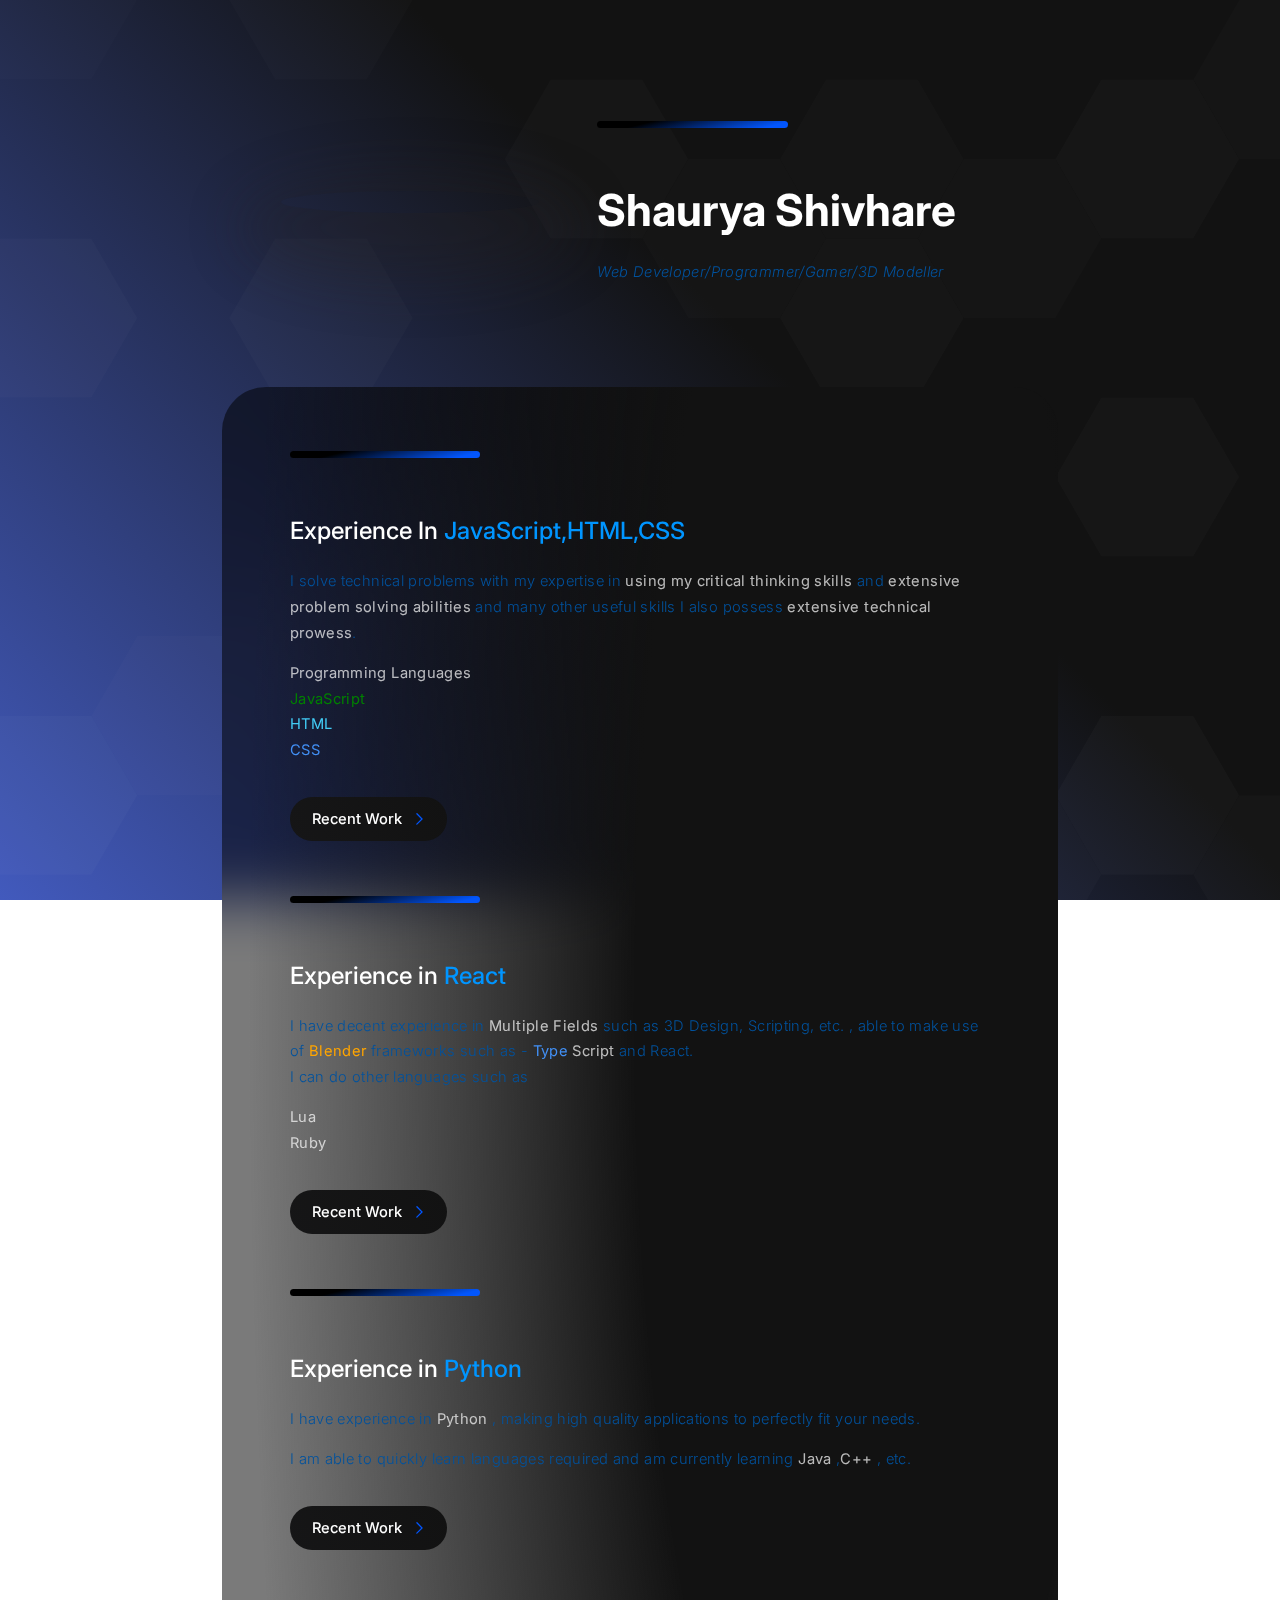
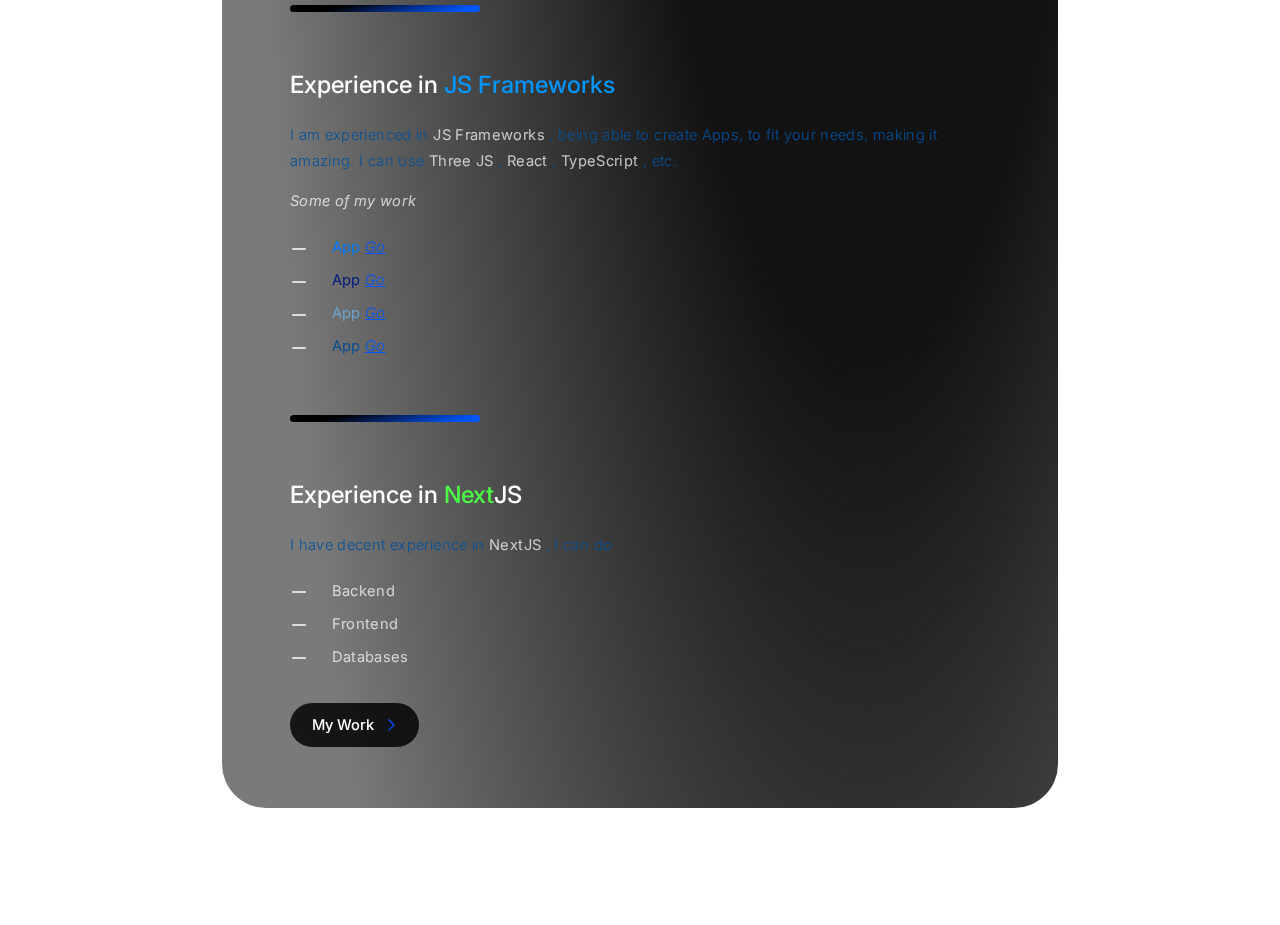
==== commit 04dde562: "Update index.html" ====
--- a/index.html
+++ b/index.html
@@ -1,7 +1,7 @@
 <!DOCTYPE HTML>
 <html lang="en">
 <head>
-    <title>Shaurya PB Application</title>
+    <title>Shaurya Project Beta Application</title>
     <meta charset="utf-8"/>
     <meta name="viewport" content="width=device-width,initial-scale=1"/>
     <link href="https://fonts.googleapis.com/css2?display=swap&family=Inter:ital,wght@0,300;0,400;0,500;0,700;1,300;1,400;1,500;1,700" rel="stylesheet" type="text/css"/>
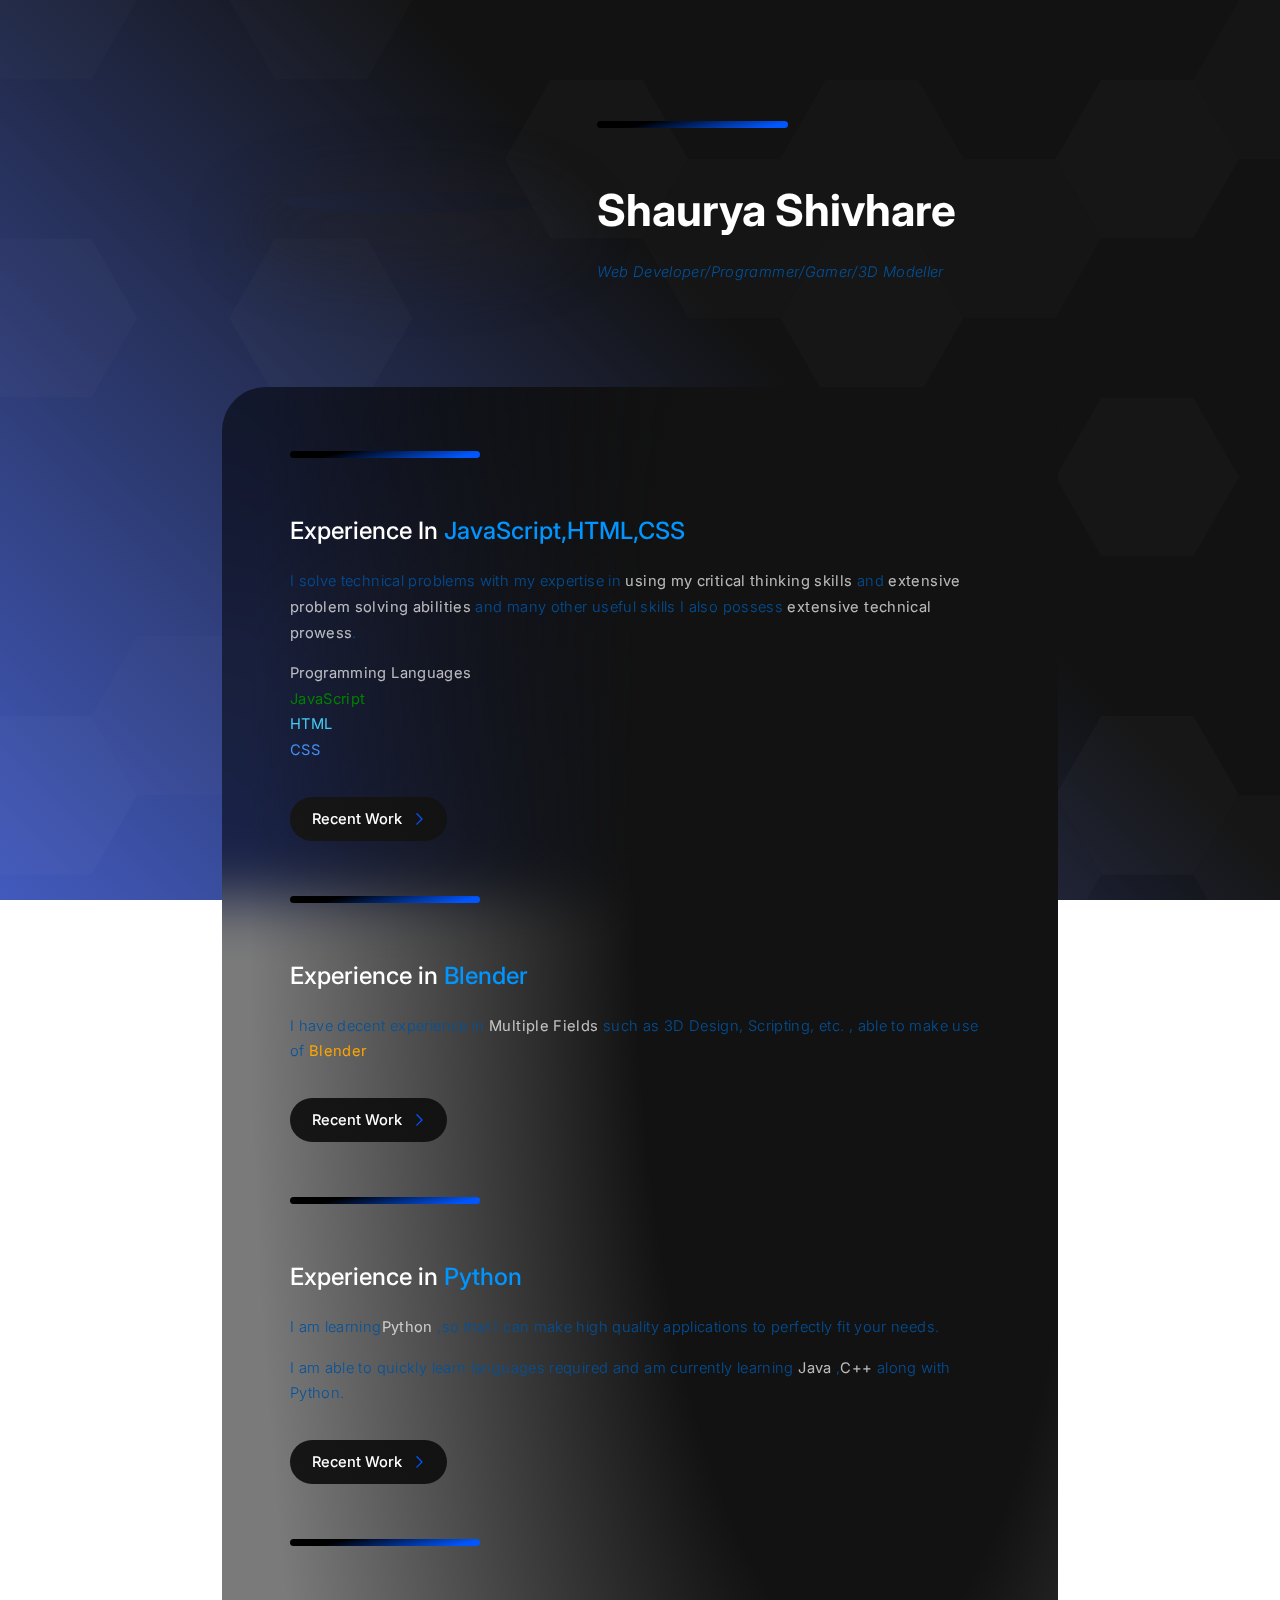
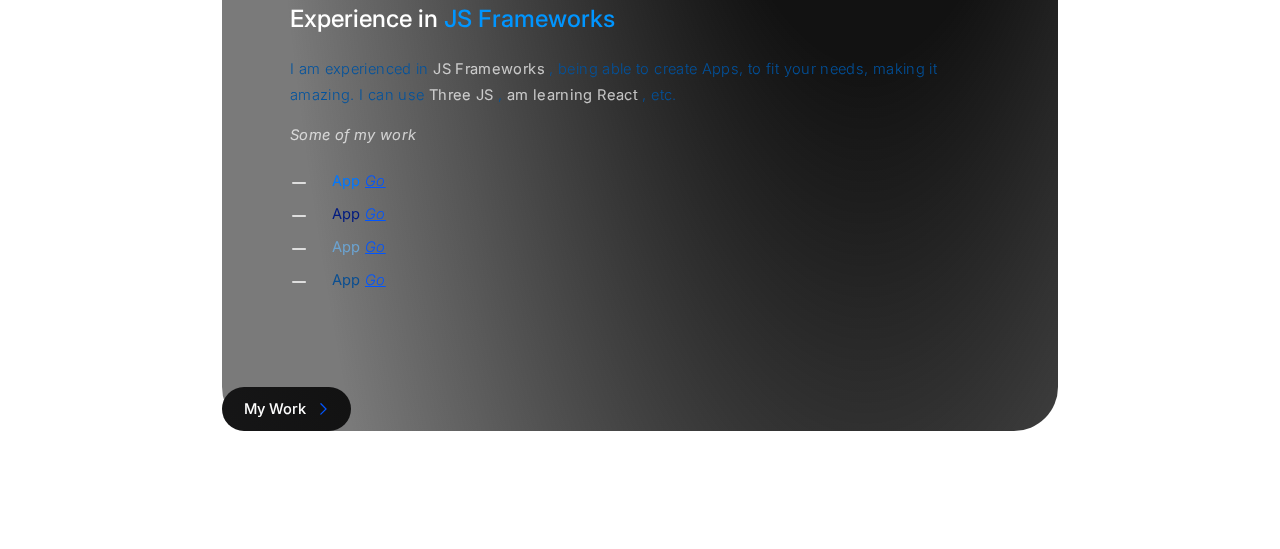
==== commit 40d1d54d: "Update index.html" ====
--- a/index.html
+++ b/index.html
@@ -89,7 +89,7 @@
                         </ul>
                         <hr id="divider04" class="style1">
                         <h2 id="text11" class="style3">
-                            Experience in <span style="color: #0095ff">React</span>
+                            Experience in <span style="color: #0095ff">Blender</span>
                         </h2>
                         <p id="text12" class="style2">
                             <span class="p">
@@ -98,18 +98,6 @@
                                 <strong>
                                     <span style="color: orange">Blender</span>
                                 </strong>
-                                frameworks such as - 
-                                <strong>
-                                    <span style="color: #4290f5">Type</span>
-                                    Script
-                                </strong>
-                                and React.<br/>I can do other languages such as
-                            </span>
-                            <span class="p">
-                                <strong>Lua</strong>
-                                <br/>
-                                <strong>Ruby</strong>
-                            </span>
                         </p>
                         <ul id="buttons02" class="style1 buttons">
                             <li>
@@ -127,13 +115,13 @@
                         </h2>
                         <p id="text10" class="style2">
                             <span class="p">
-                                I have experience in <strong>Python</strong>
-                                , making high quality applications to perfectly fit your needs.
+                                I am learning<strong>Python</strong>
+                                ,so that I can make high quality applications to perfectly fit your needs.
                             </span>
                             <span class="p">
                                 I am able to quickly learn languages required and am currently learning <strong>Java</strong>
                                 ,<strong>C++</strong>
-                                , etc.
+                                along with Python.
                             </span>
                         </p>
                         <ul id="buttons01" class="style1 buttons">
@@ -154,8 +142,7 @@
                             <span class="p">
                                 I am experienced in <strong>JS Frameworks</strong>
                                 , being able to create Apps, to fit your needs, making it amazing. I can use <strong>Three JS</strong>
-                                , <strong>React</strong>
-                                , <strong>TypeScript</strong>
+                                , <strong> am learning React</strong>
                                 , etc.
                             </span>
                             <span class="p">
@@ -172,7 +159,7 @@
                                             <span style="color: rgb(0, 119, 255)">App</span>
                                         </strong>
                                         <em>
-                                            <a href="https://google.com">Go</a>
+                                            <a href="https://sps1010.github.io/Calendar/">Go</a>
                                         </em>
                                     </p>
                                 </li>
@@ -182,7 +169,7 @@
                                             <span style="color: rgb(0, 26, 128)">App</span>
                                         </strong>
                                         <em>
-                                            <a href="https://google.com">Go</a>
+                                            <a href="https://sps1010.github.io/Project-Beta-Calculator/">Go</a>
                                         </em>
                                     </p>
                                 </li>
@@ -192,7 +179,7 @@
                                             <span style="color: #6ba3d1">App</span>
                                         </strong>
                                         <em>
-                                            <a href="https://google.com">Go</a>
+                                            <a href="https://www.roblox.com/games/14320757838/Mirror-Mirror">Go</a>
                                         </em>
                                     </p>
                                 </li>
@@ -202,42 +189,18 @@
                                             <span style="color: #0a4e91">App</span>
                                         </strong>
                                         <em>
-                                            <a href="https://google.com">Go</a>
+                                            <a href="puzzl.vercel.app">Go</a>
                                         </em>
                                     </p>
                                 </li>
                             </ul>
                         </div>
-                        <hr id="divider05" class="style1">
-                        <h2 id="text13" class="style3">
-                            Experience in <span style="color: #4cfd45">Next</span>JS
-                        </h2>
-                        <p id="text16" class="style2">
-                            I have decent experience in <strong>NextJS</strong>
-                            , I can do
-                        </p>
-                        <div id="list01" class="style1 list">
-                            <ul>
-                                <li>
-                                    <p>
-                                        <strong>Backend</strong>
-                                    </p>
-                                </li>
-                                <li>
-                                    <p>
-                                        <strong>Frontend</strong>
-                                    </p>
-                                </li>
-                                <li>
-                                    <p>
-                                        <strong>Databases</strong>
-                                    </p>
-                                </li>
-                            </ul>
+                       
+                        
                         </div>
                         <ul id="buttons05" class="style1 buttons">
                             <li>
-                                <a href="https://google.com" class="button n01">
+                                <a href="puzzl.vercel.app" class="button n01">
                                     <svg>
                                         <use xlink:href="#icon-80dc50be409b6c0a58c1f62335c07e7d"></use>
                                     </svg>
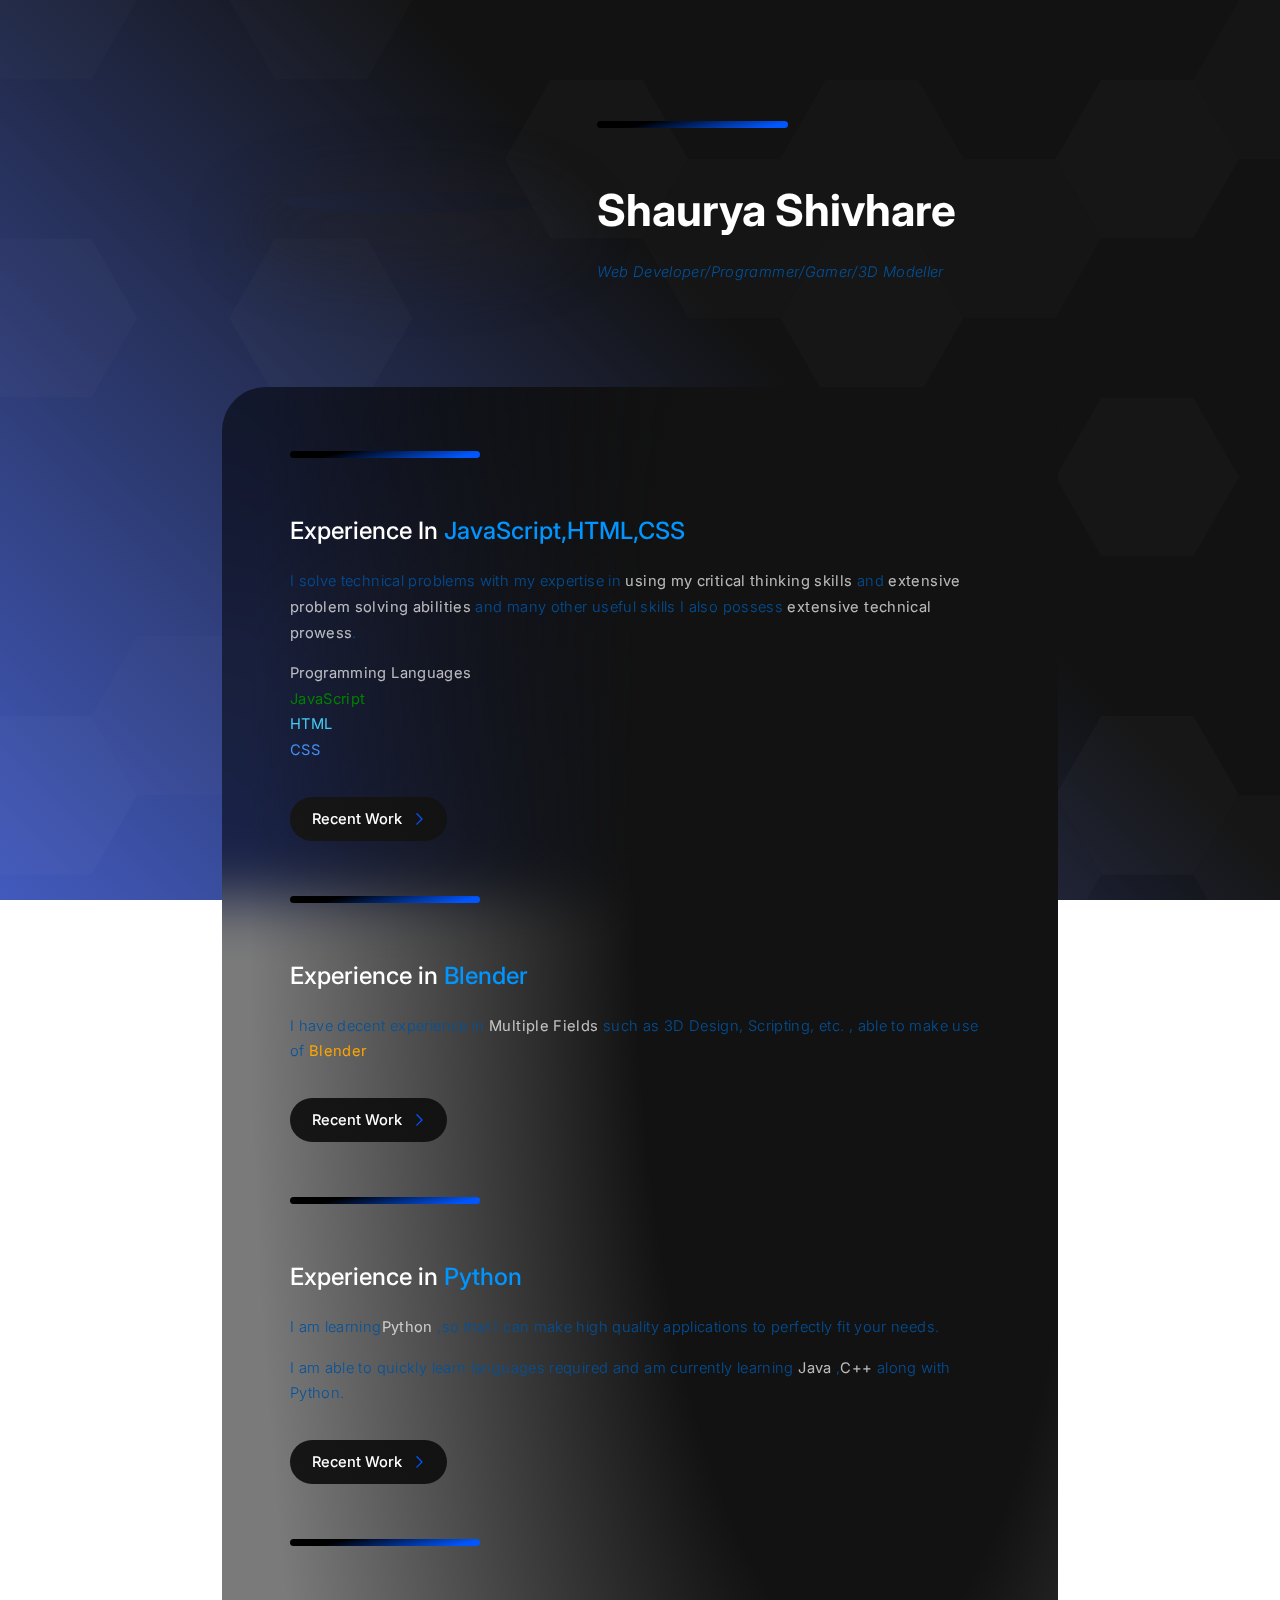
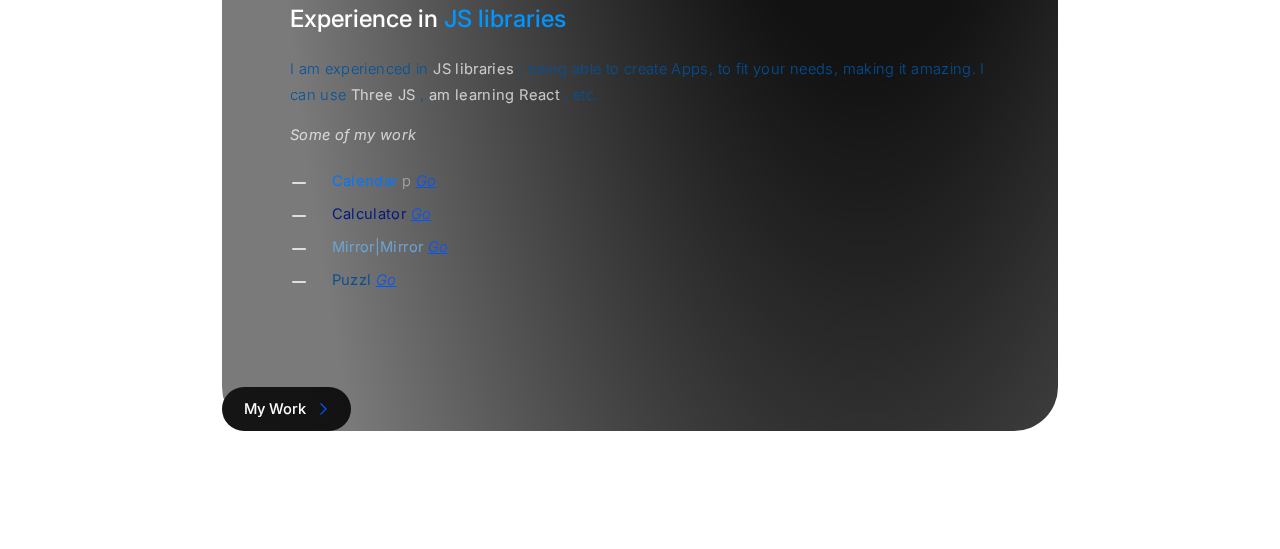
==== commit 8cfe8b9f: "Update index.html" ====
--- a/index.html
+++ b/index.html
@@ -136,11 +136,11 @@
                         </ul>
                         <hr id="divider03" class="style1">
                         <h2 id="text09" class="style3">
-                            Experience in <span style="color: #0095ff">JS Frameworks</span>
+                            Experience in <span style="color: #0095ff">JS libraries</span>
                         </h2>
                         <p id="text14" class="style2">
                             <span class="p">
-                                I am experienced in <strong>JS Frameworks</strong>
+                                I am experienced in <strong>JS libraries</strong>
                                 , being able to create Apps, to fit your needs, making it amazing. I can use <strong>Three JS</strong>
                                 , <strong> am learning React</strong>
                                 , etc.
@@ -156,29 +156,29 @@
                                 <li>
                                     <p>
                                         <strong>
-                                            <span style="color: rgb(0, 119, 255)">App</span>
+                                            <span style="color: rgb(0, 119, 255)">Calendar</span>
+                                        </strong>p
+                                        <em>
+                                            <a href="https://sps1010.github.io/Calendar/">Go</a>
+                                        </em>
+                                    </p>
+                                </li>
+                                <li>
+                                    <p>
+                                        <strong>
+                                            <span style="color: rgb(0, 26, 128)">Calculator</span>
                                         </strong>
                                         <em>
-                                            <a href="https://sps1010.github.io/Calendar/">Go</a>
-                                        </em>
-                                    </p>
-                                </li>
-                                <li>
-                                    <p>
-                                        <strong>
-                                            <span style="color: rgb(0, 26, 128)">App</span>
+                                            <a href="https://sps1010.github.io/Project-Beta-Calculator/">Go</a>
+                                        </em>
+                                    </p>
+                                </li>
+                                <li>
+                                    <p>
+                                        <strong>
+                                            <span style="color: #6ba3d1">Mirror|Mirror</span>
                                         </strong>
                                         <em>
-                                            <a href="https://sps1010.github.io/Project-Beta-Calculator/">Go</a>
-                                        </em>
-                                    </p>
-                                </li>
-                                <li>
-                                    <p>
-                                        <strong>
-                                            <span style="color: #6ba3d1">App</span>
-                                        </strong>
-                                        <em>
                                             <a href="https://www.roblox.com/games/14320757838/Mirror-Mirror">Go</a>
                                         </em>
                                     </p>
@@ -186,7 +186,7 @@
                                 <li>
                                     <p>
                                         <strong>
-                                            <span style="color: #0a4e91">App</span>
+                                            <span style="color: #0a4e91">Puzzl</span>
                                         </strong>
                                         <em>
                                             <a href="puzzl.vercel.app">Go</a>
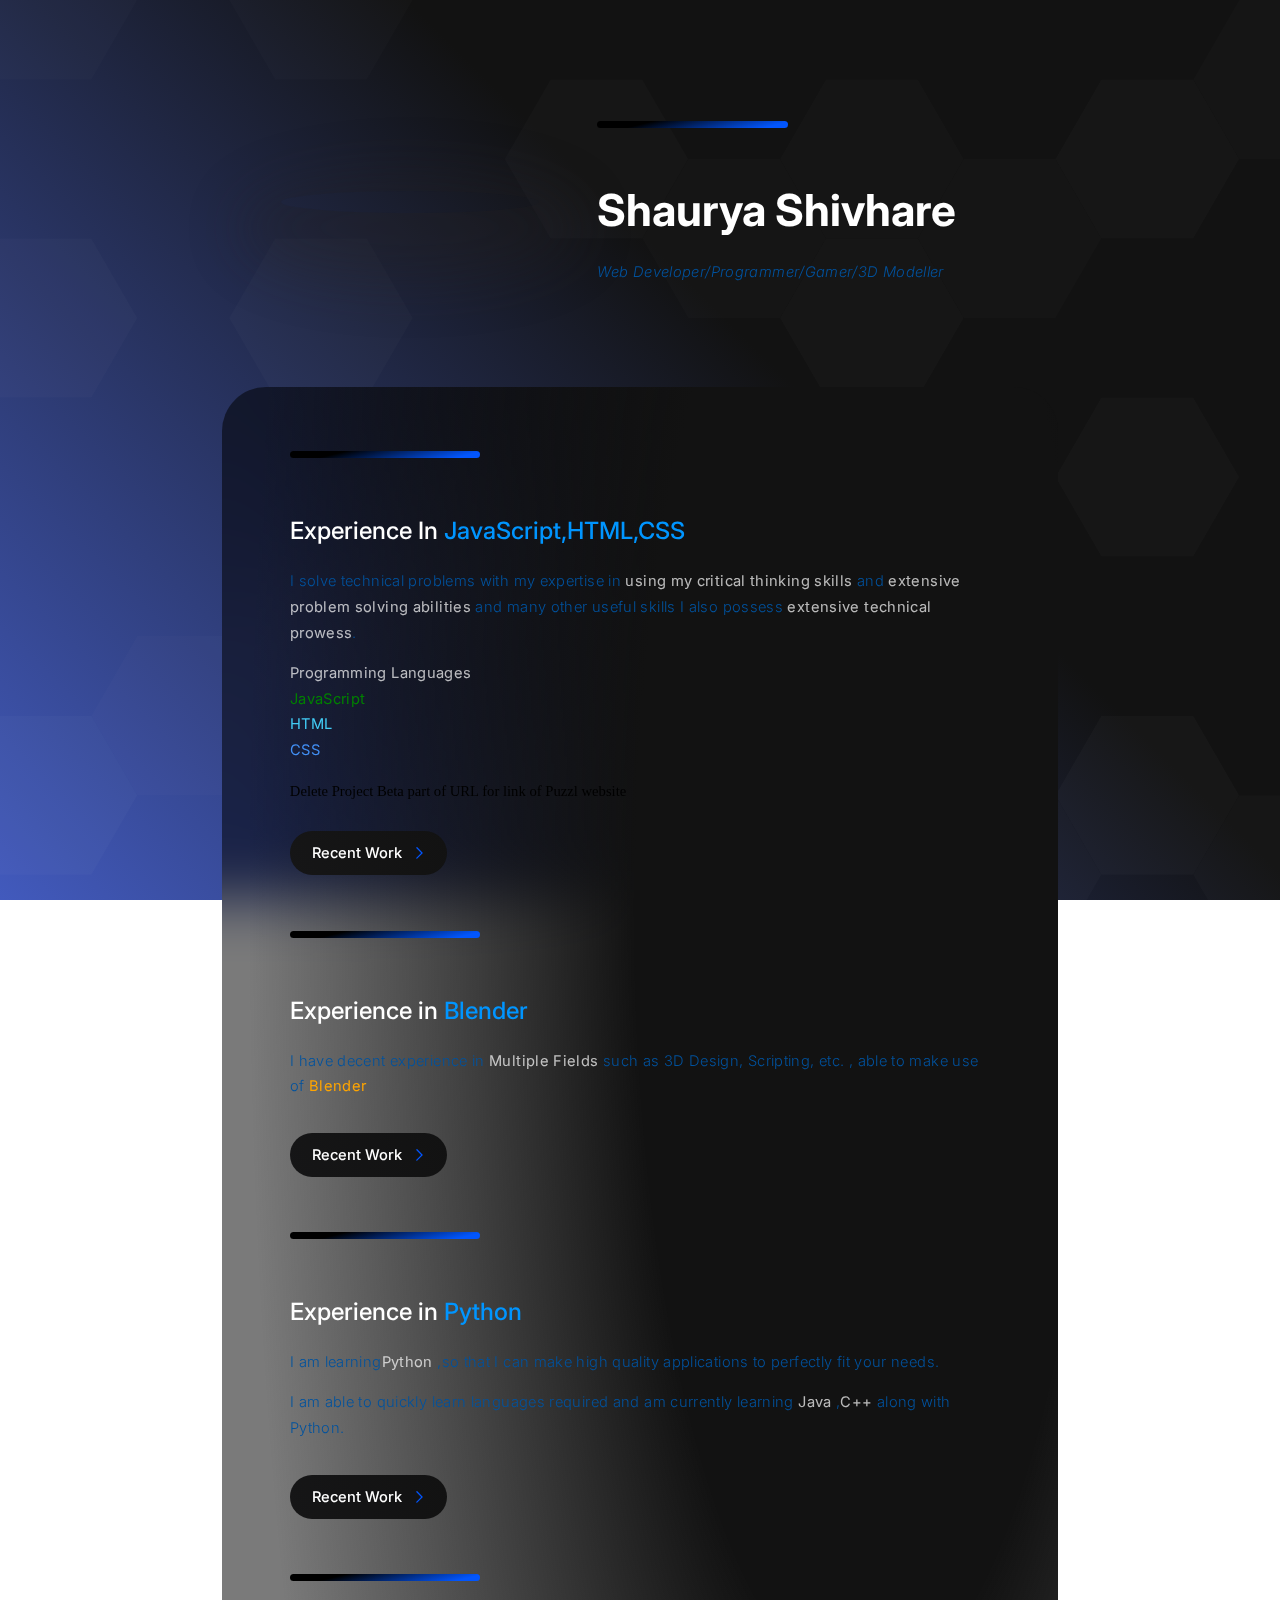
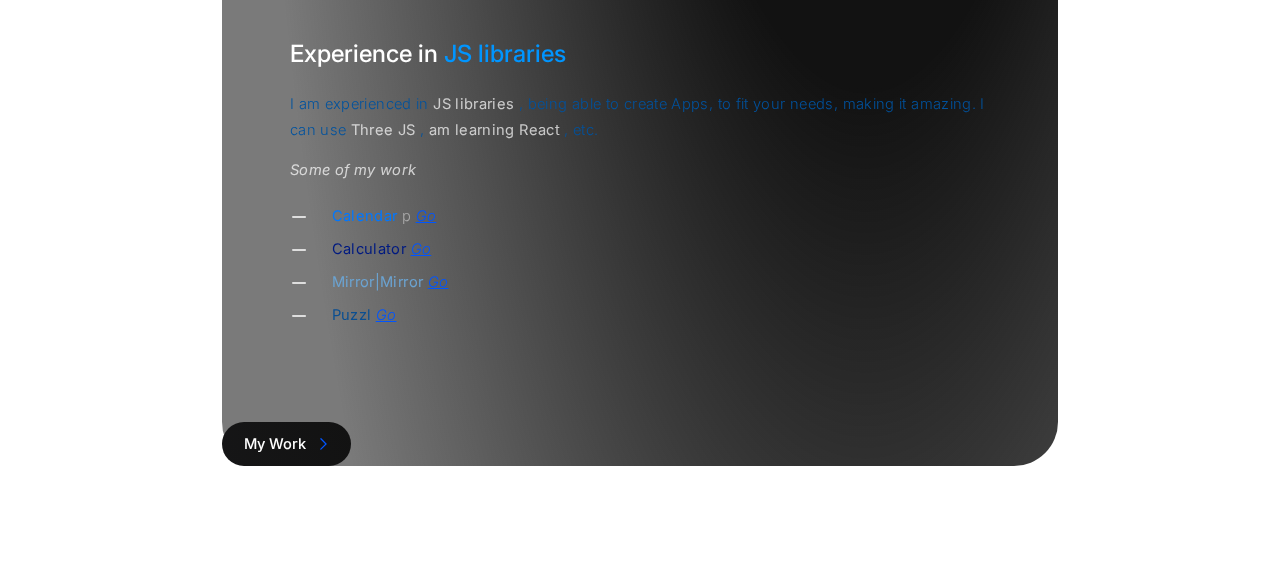
==== commit adc1f89c: "Update index.html" ====
--- a/index.html
+++ b/index.html
@@ -77,6 +77,7 @@
                                 </strong>
                             </span>
                         </p>
+                        <p>Delete Project Beta part of URL for link of Puzzl website</p>
                         <ul id="buttons03" class="style1 buttons">
                             <li>
                                 <a href="puzzl.vercel.app" class="button n01">
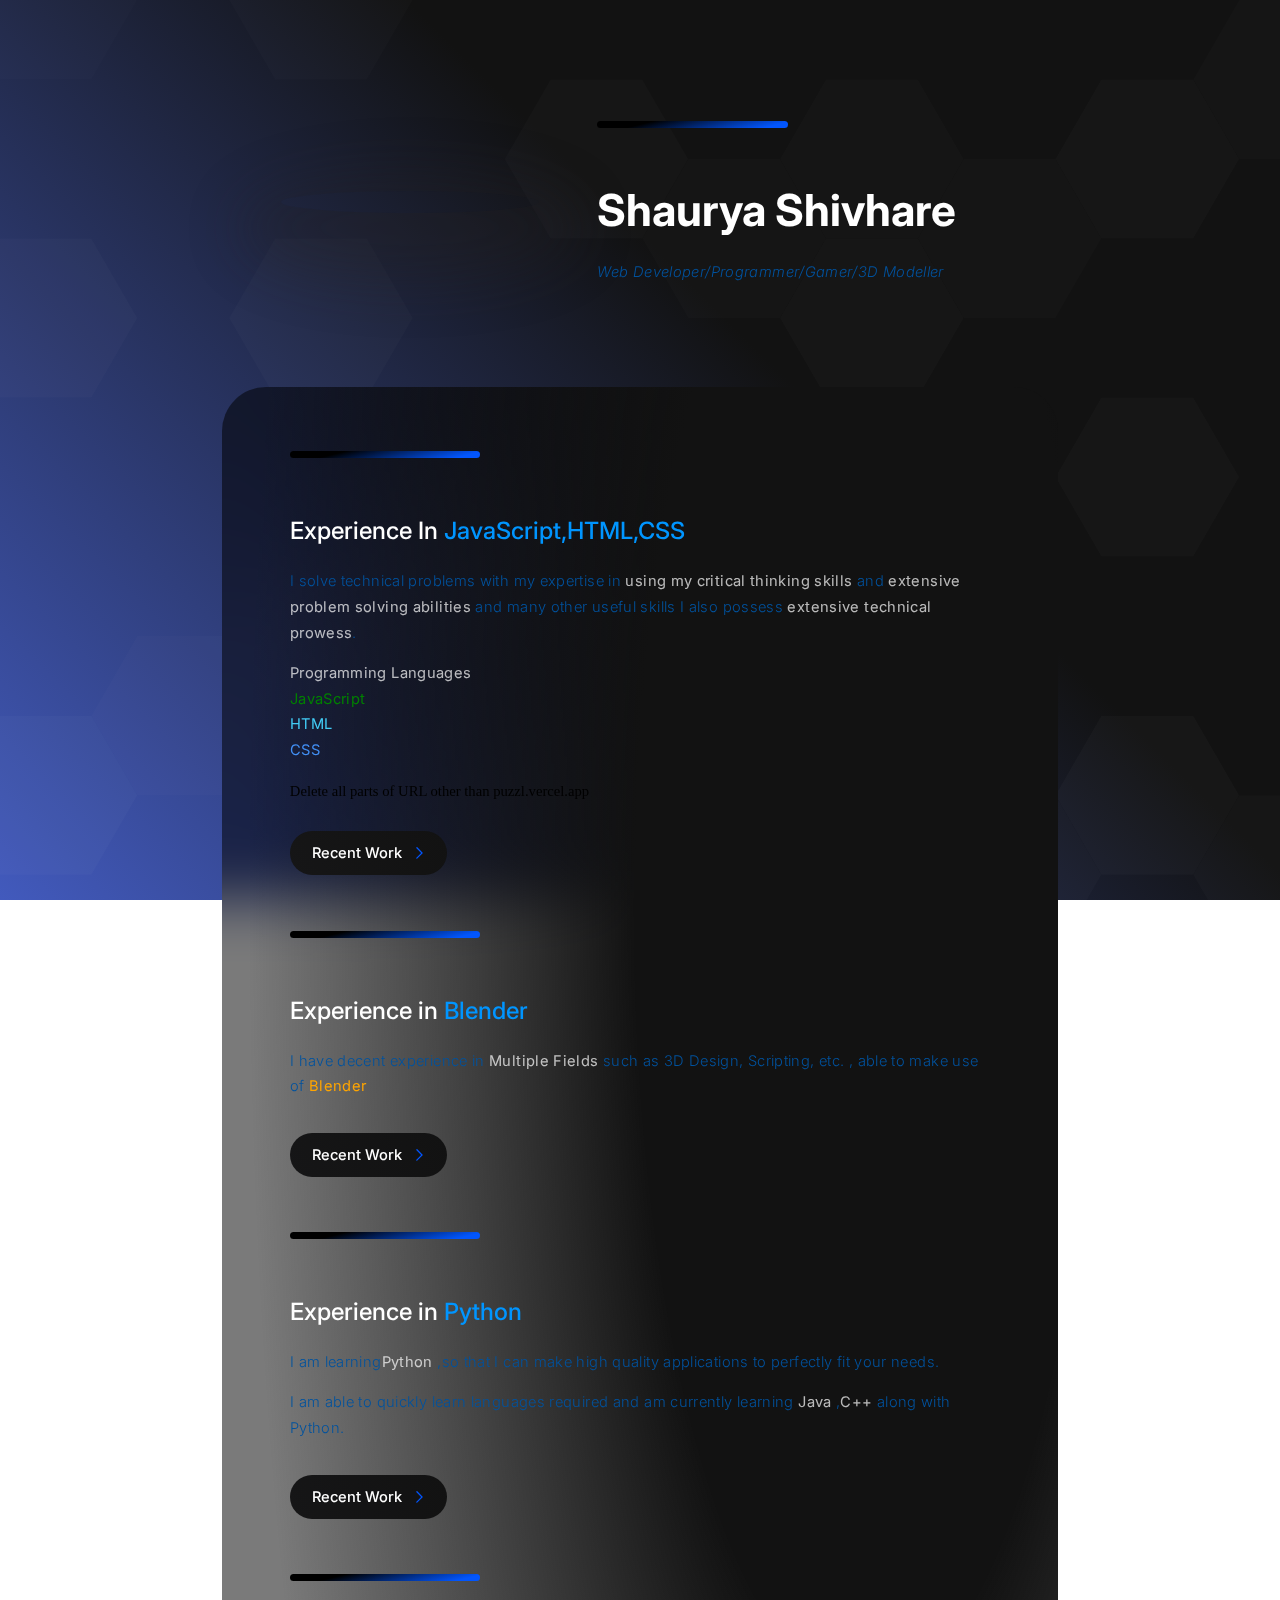
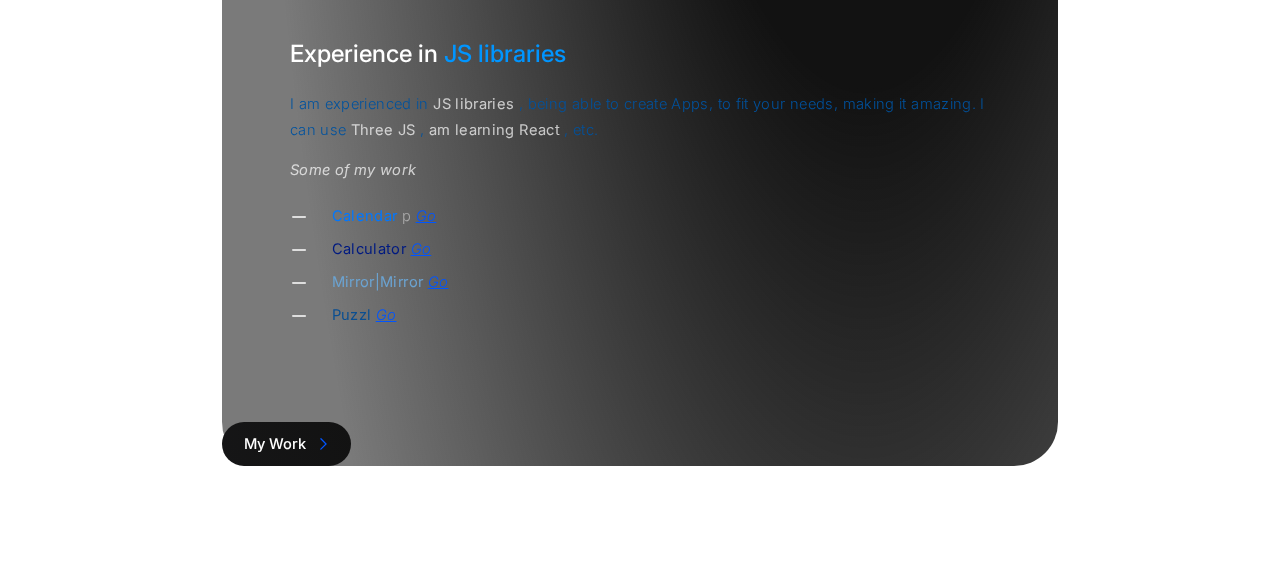
==== commit 8422b8bf: "Update index.html" ====
--- a/index.html
+++ b/index.html
@@ -77,7 +77,9 @@
                                 </strong>
                             </span>
                         </p>
-                        <p>Delete Project Beta part of URL for link of Puzzl website</p>
+                        <p>
+                            Delete all parts of URL other than puzzl.vercel.app
+                        </p>
                         <ul id="buttons03" class="style1 buttons">
                             <li>
                                 <a href="puzzl.vercel.app" class="button n01">
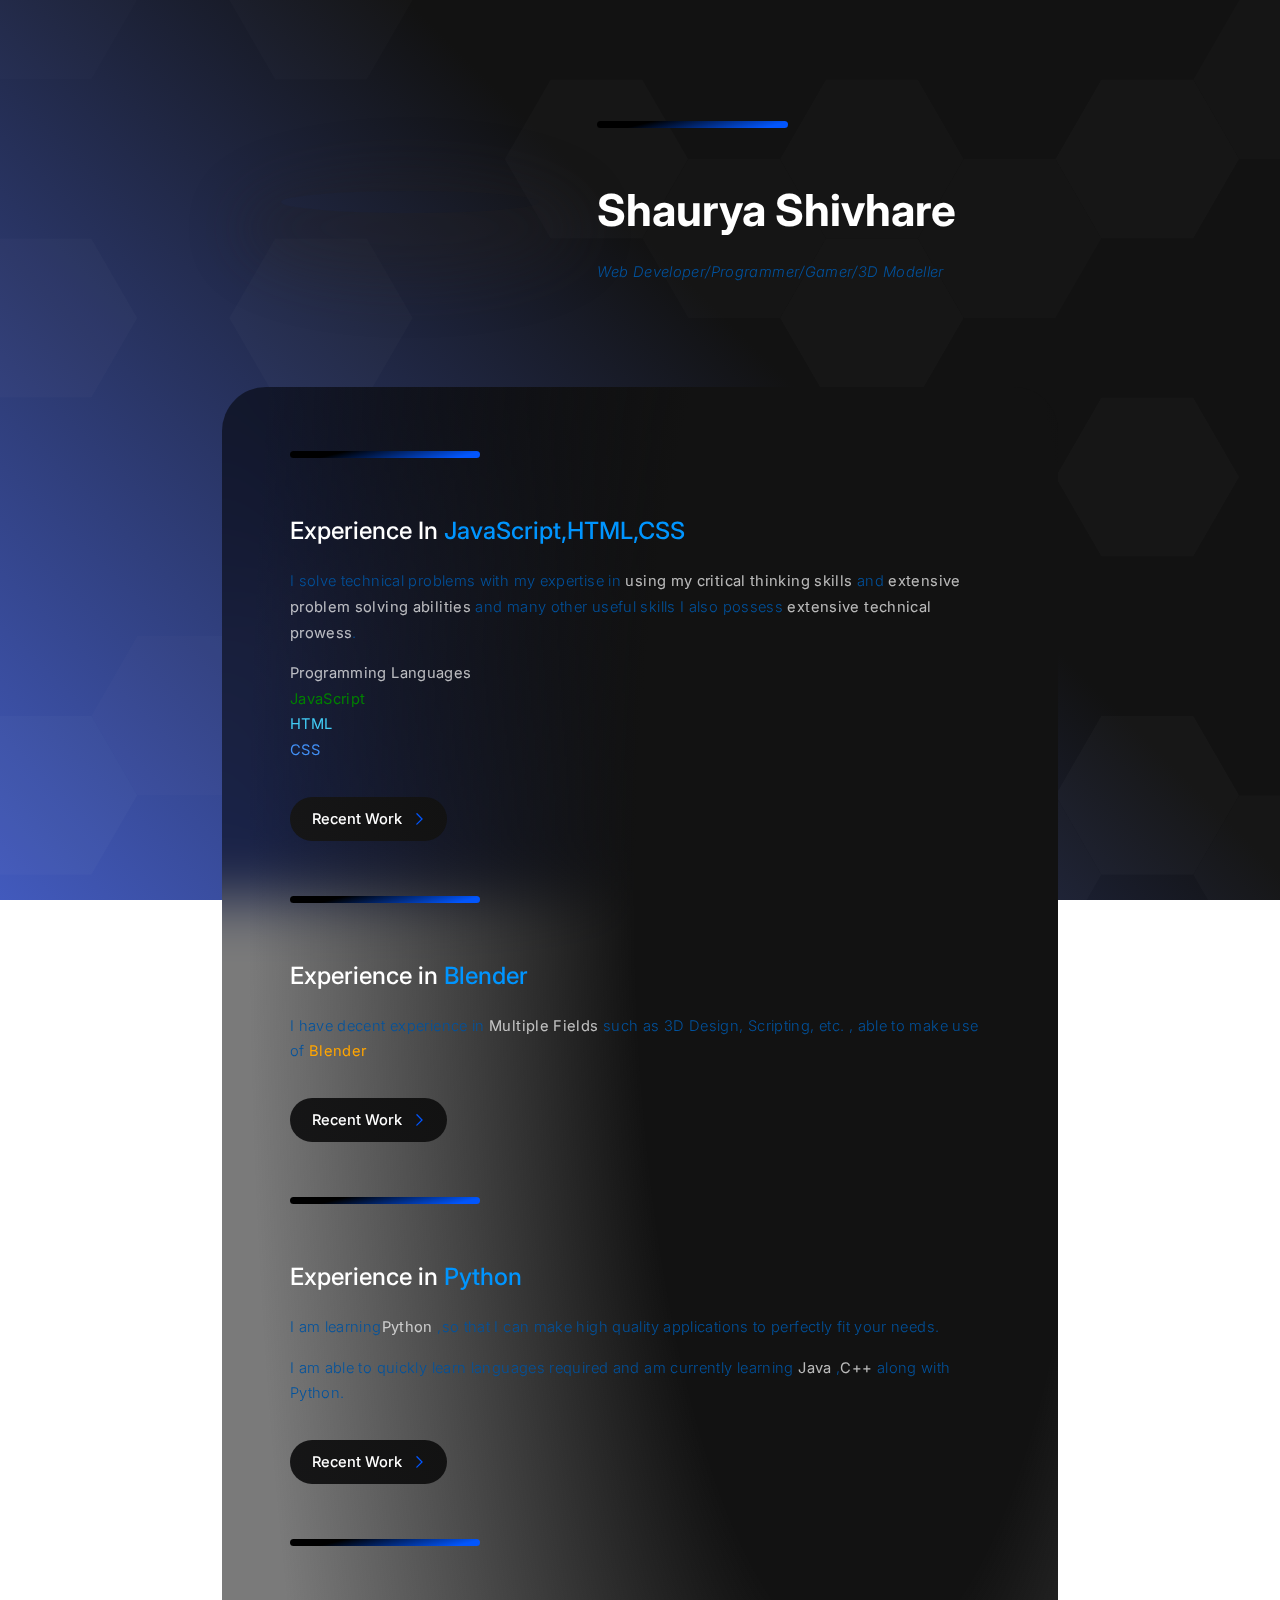
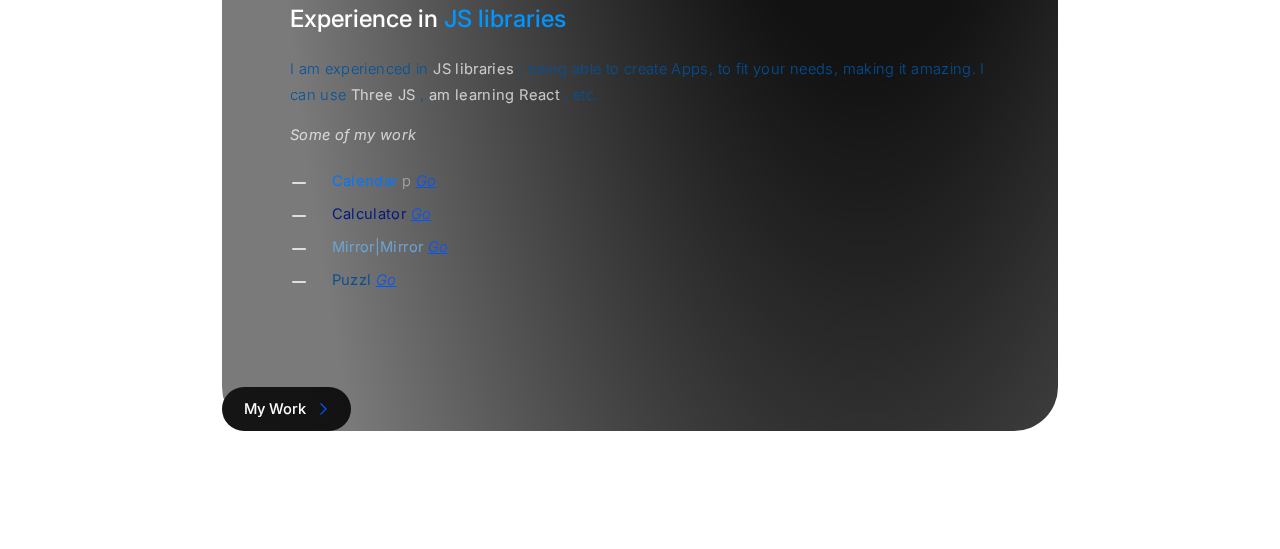
==== commit 581032bc: "Update index.html" ====
--- a/index.html
+++ b/index.html
@@ -77,12 +77,10 @@
                                 </strong>
                             </span>
                         </p>
-                        <p>
-                            Delete all parts of URL other than puzzl.vercel.app
-                        </p>
+                        
                         <ul id="buttons03" class="style1 buttons">
                             <li>
-                                <a href="puzzl.vercel.app" class="button n01">
+                                <a href="https://puzzl.vercel.app/" class="button n01">
                                     <svg>
                                         <use xlink:href="#icon-80dc50be409b6c0a58c1f62335c07e7d"></use>
                                     </svg>
@@ -203,7 +201,7 @@
                         </div>
                         <ul id="buttons05" class="style1 buttons">
                             <li>
-                                <a href="puzzl.vercel.app" class="button n01">
+                                <a href="https://puzzl.vercel.app/" class="button n01">
                                     <svg>
                                         <use xlink:href="#icon-80dc50be409b6c0a58c1f62335c07e7d"></use>
                                     </svg>
